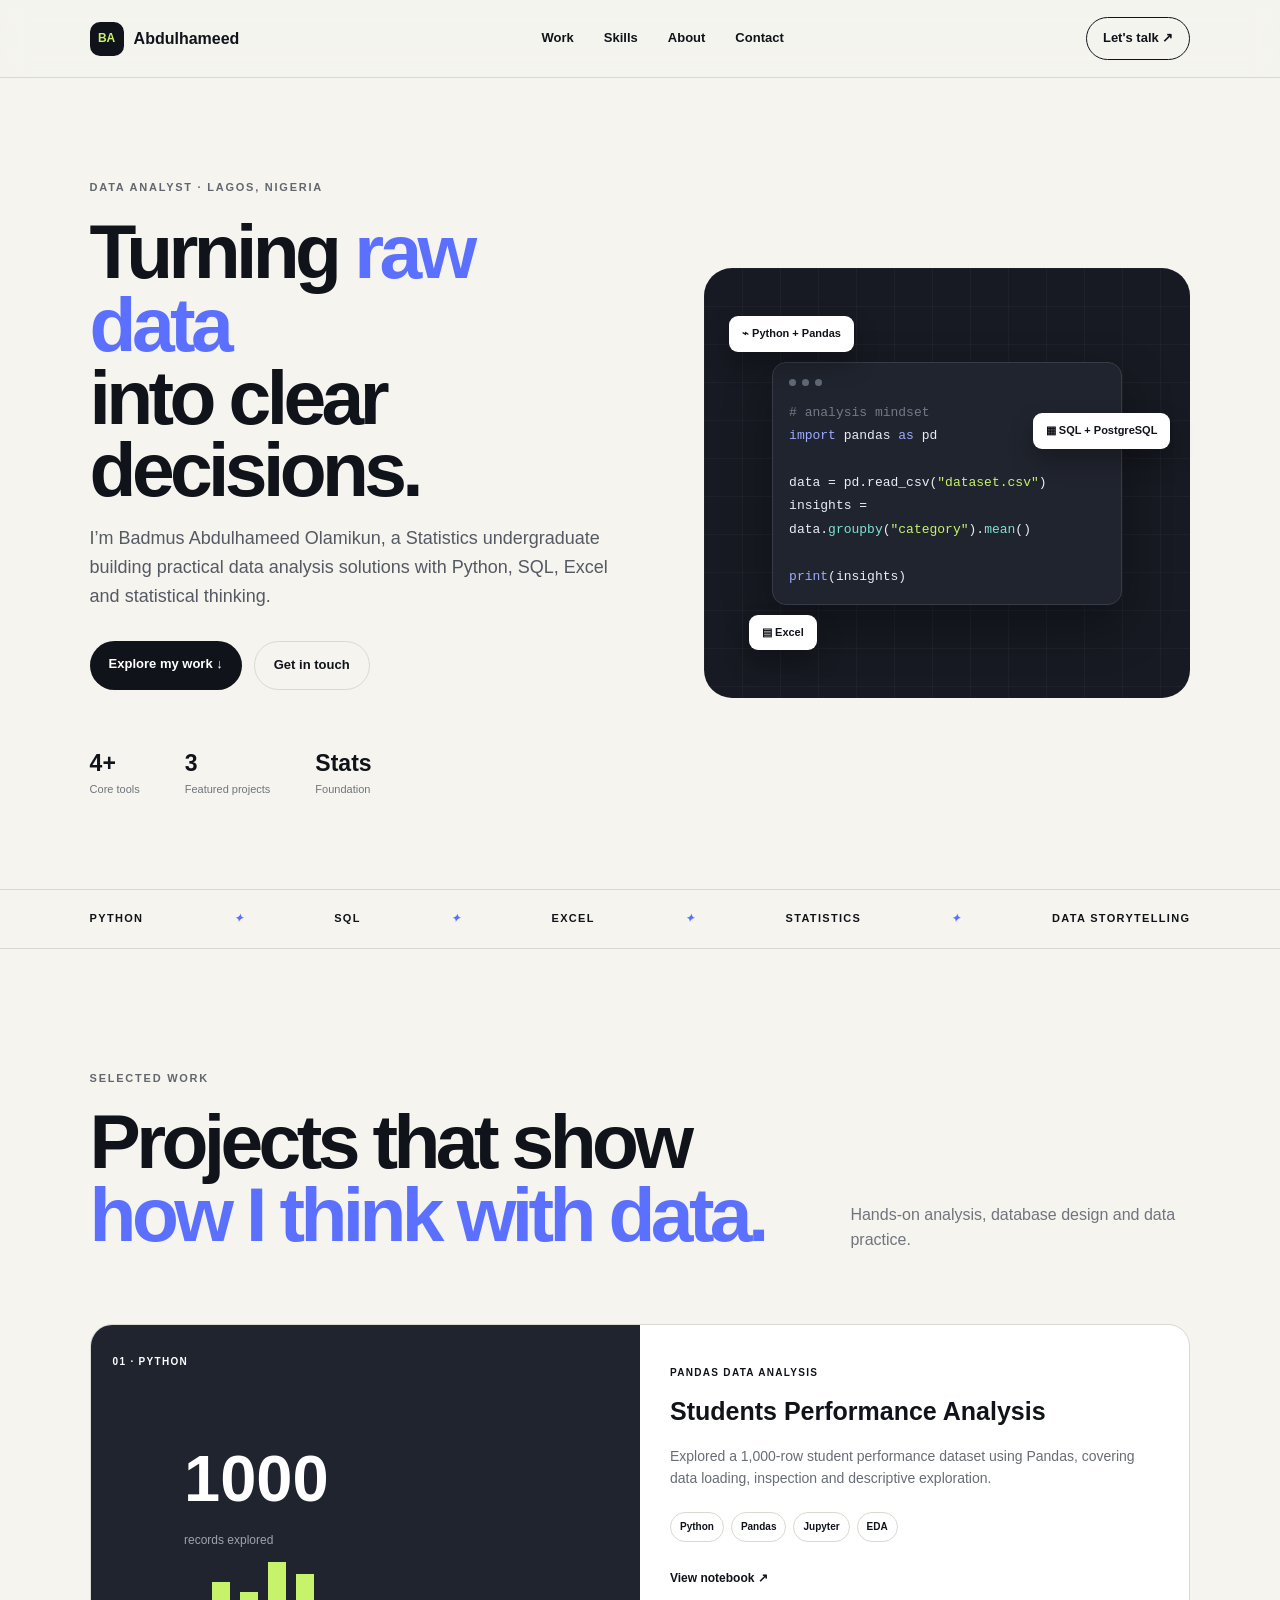
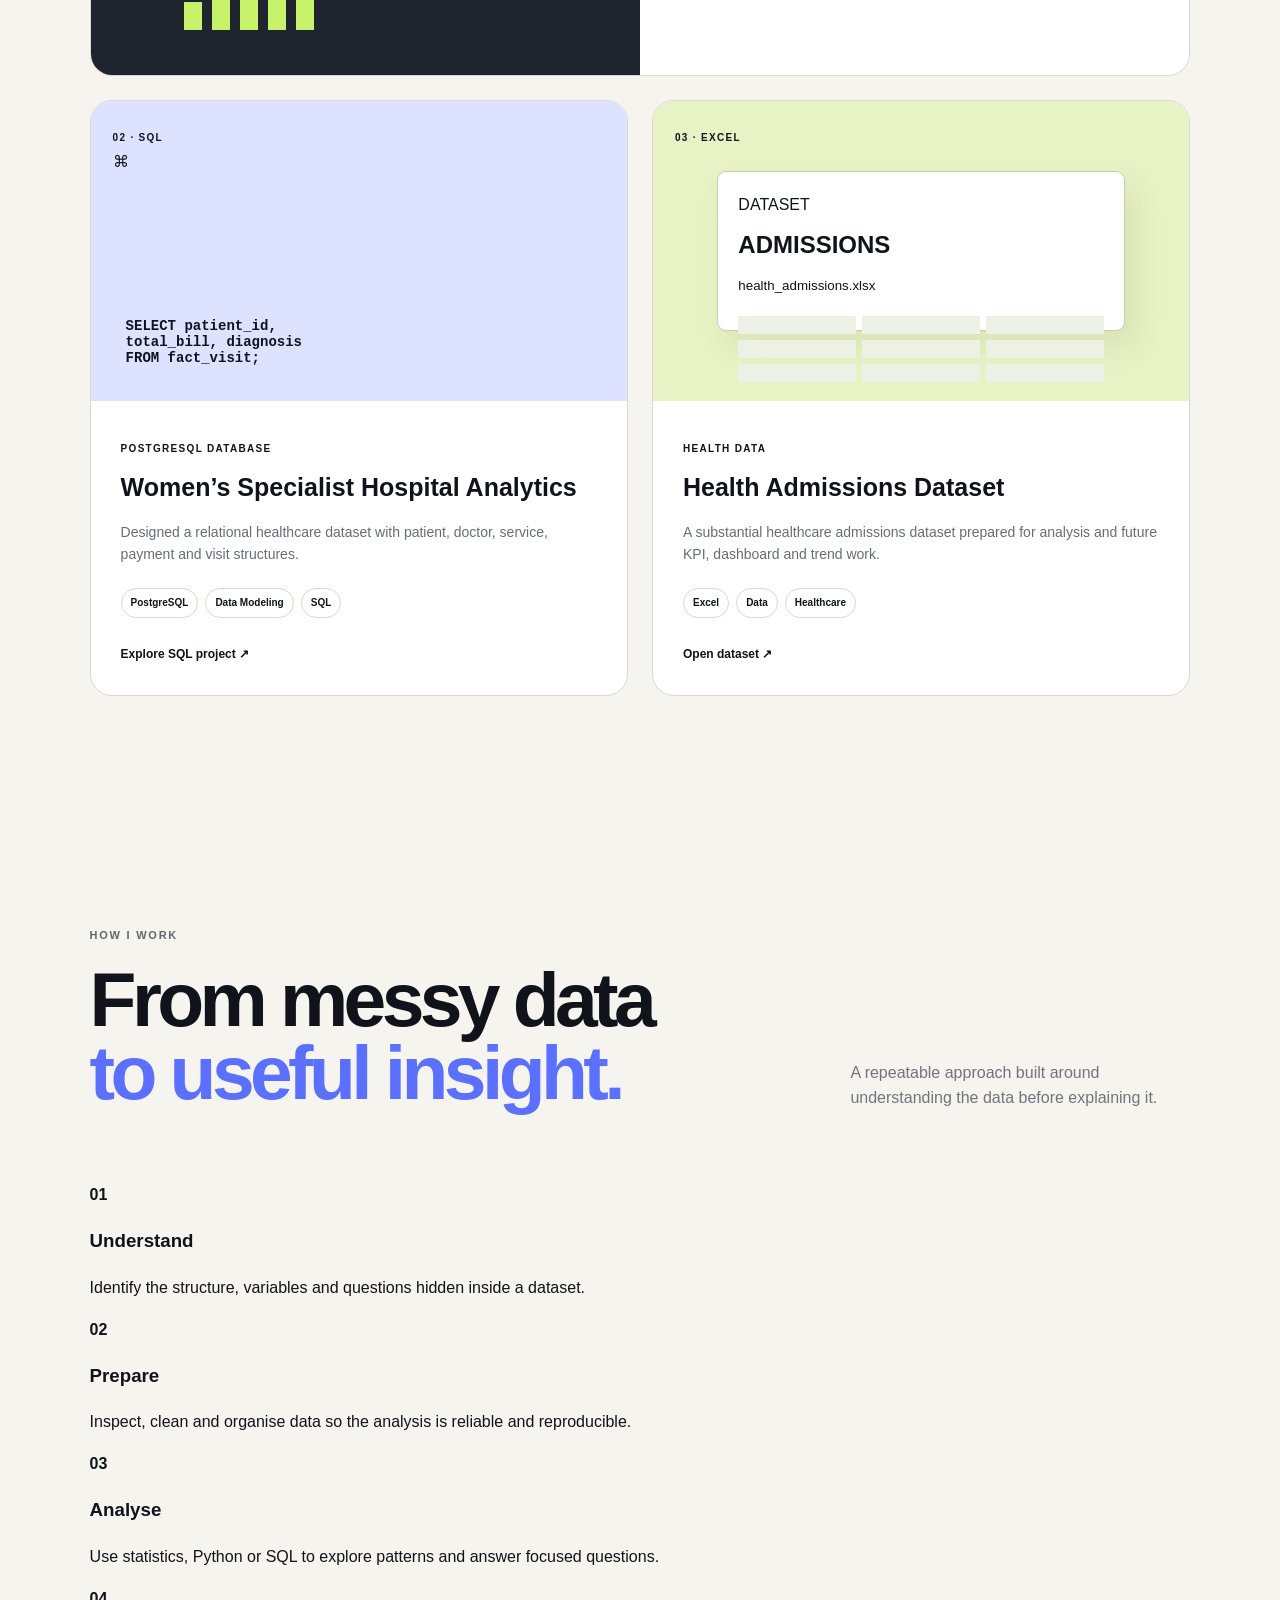
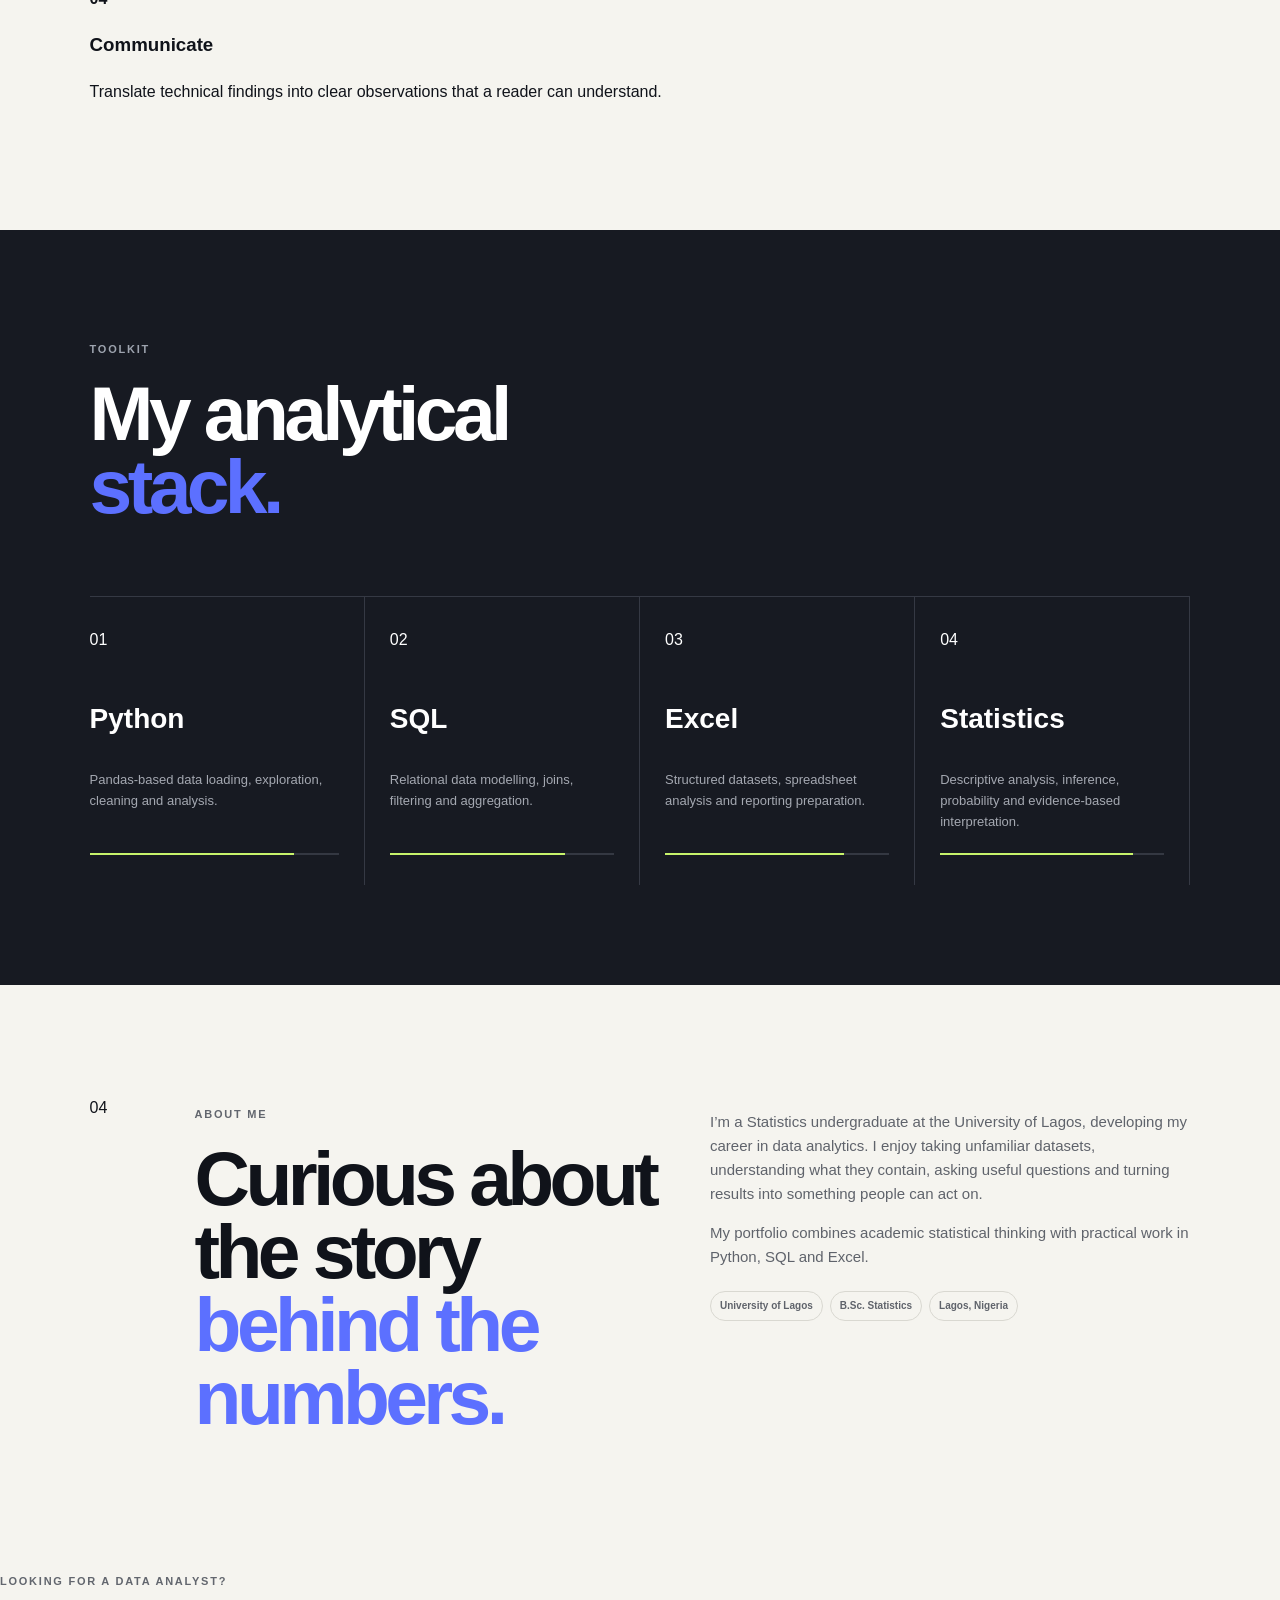
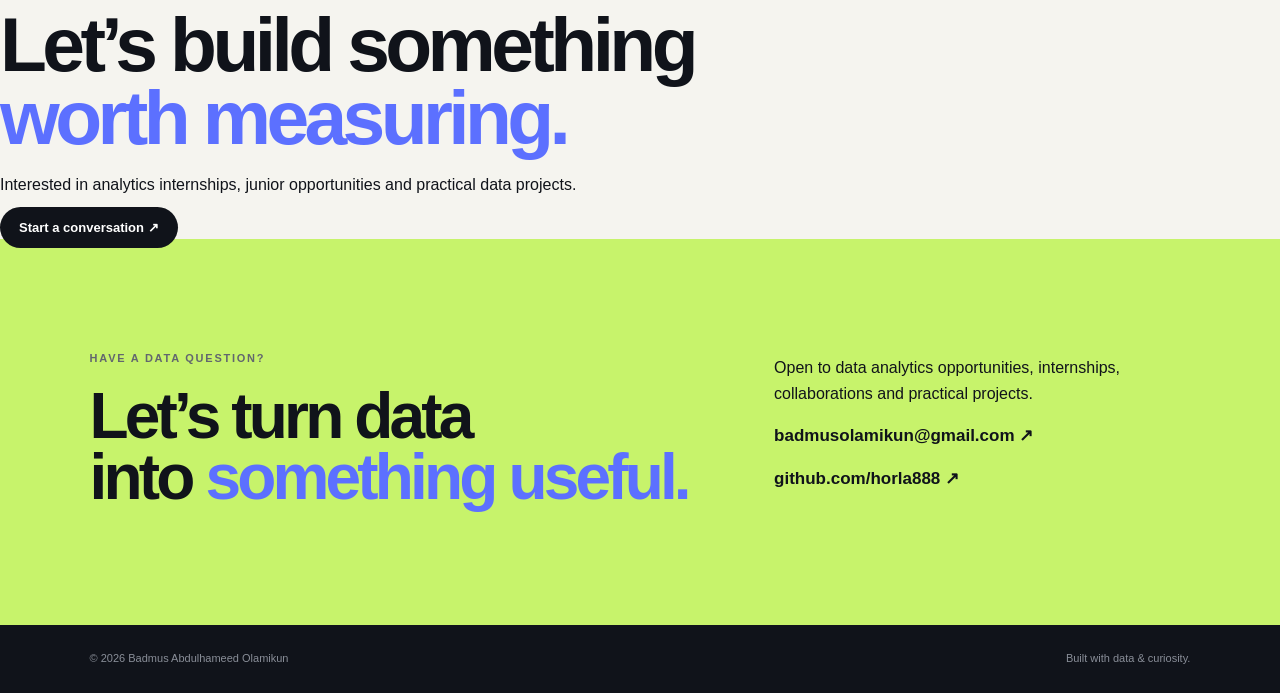
==== index.html @ b183d76e "Add process and recruiter CTA sections" ====
<!doctype html><html lang="en"><head><meta charset="utf-8"><meta name="viewport" content="width=device-width,initial-scale=1"><meta name="description" content="Badmus Abdulhameed Olamikun — Data Analyst portfolio."><title>Badmus Abdulhameed Olamikun | Data Analyst</title><link rel="stylesheet" href="styles.css"></head><body><header class="nav"><a class="brand" href="#top"><span>BA</span><strong>Abdulhameed</strong></a><nav><a href="#work">Work</a><a href="#skills">Skills</a><a href="#about">About</a><a href="#contact">Contact</a></nav><a class="nav-cta" href="mailto:badmusolamikun@gmail.com">Let's talk ↗</a></header><main id="top"><section class="hero"><div><p class="eyebrow">DATA ANALYST · LAGOS, NIGERIA</p><h1>Turning <em>raw data</em><br>into clear decisions.</h1><p class="lead">I’m Badmus Abdulhameed Olamikun, a Statistics undergraduate building practical data analysis solutions with Python, SQL, Excel and statistical thinking.</p><div class="actions"><a class="button primary" href="#work">Explore my work ↓</a><a class="button ghost" href="mailto:badmusolamikun@gmail.com">Get in touch</a></div><div class="quick-stats"><div><b>4+</b><span>Core tools</span></div><div><b>3</b><span>Featured projects</span></div><div><b>Stats</b><span>Foundation</span></div></div></div><div class="hero-card"><div class="code-window"><div class="dots"><i></i><i></i><i></i></div><pre><span class="muted"># analysis mindset</span>
<span class="key">import</span> pandas <span class="key">as</span> pd

data = pd.read_csv(<span class="str">"dataset.csv"</span>)
insights = data.<span class="fn">groupby</span>(<span class="str">"category"</span>).<span class="fn">mean</span>()

<span class="key">print</span>(insights)</pre></div><div class="floating-chip chip-one">⌁ Python + Pandas</div><div class="floating-chip chip-two">▦ SQL + PostgreSQL</div><div class="floating-chip chip-three">▤ Excel</div></div></section><section class="marquee"><span>PYTHON</span><i>✦</i><span>SQL</span><i>✦</i><span>EXCEL</span><i>✦</i><span>STATISTICS</span><i>✦</i><span>DATA STORYTELLING</span></section><section id="work" class="section"><div class="section-head"><div><p class="eyebrow">SELECTED WORK</p><h2>Projects that show<br><span>how I think with data.</span></h2></div><p class="section-note">Hands-on analysis, database design and data practice.</p></div><div class="projects"><article class="project project-featured"><div class="project-visual python"><span class="visual-label">01 · PYTHON</span><div class="mini-chart"><b>1000</b><span>records explored</span><div class="bars"><i></i><i></i><i></i><i></i><i></i></div></div></div><div class="project-body"><p class="tag">PANDAS DATA ANALYSIS</p><h3>Students Performance Analysis</h3><p>Explored a 1,000-row student performance dataset using Pandas, covering data loading, inspection and descriptive exploration.</p><div class="tech"><span>Python</span><span>Pandas</span><span>Jupyter</span><span>EDA</span></div><a class="project-link" href="BadmusAbdulhameed%20pandas%20data%20analysis%20assessment.ipynb">View notebook ↗</a></div></article><article class="project"><div class="project-visual sql"><span class="visual-label">02 · SQL</span><div class="db-icon">⌘</div><div class="sql-lines"><span>SELECT patient_id,</span><span>total_bill, diagnosis</span><span>FROM fact_visit;</span></div></div><div class="project-body"><p class="tag">POSTGRESQL DATABASE</p><h3>Women’s Specialist Hospital Analytics</h3><p>Designed a relational healthcare dataset with patient, doctor, service, payment and visit structures.</p><div class="tech"><span>PostgreSQL</span><span>Data Modeling</span><span>SQL</span></div><a class="project-link" href="HospitalDatabase_postgresql.sql">Explore SQL project ↗</a></div></article><article class="project"><div class="project-visual excel"><span class="visual-label">03 · EXCEL</span><div class="sheet"><span>DATASET</span><b>ADMISSIONS</b><small>health_admissions.xlsx</small><div class="sheet-grid"><i></i><i></i><i></i><i></i><i></i><i></i><i></i><i></i><i></i></div></div></div><div class="project-body"><p class="tag">HEALTH DATA</p><h3>Health Admissions Dataset</h3><p>A substantial healthcare admissions dataset prepared for analysis and future KPI, dashboard and trend work.</p><div class="tech"><span>Excel</span><span>Data</span><span>Healthcare</span></div><a class="project-link" href="health_admissions.xlsx">Open dataset ↗</a></div></article></div></section><section class="process section"><div class="section-head"><div><p class="eyebrow">HOW I WORK</p><h2>From messy data<br><span>to useful insight.</span></h2></div><p class="section-note">A repeatable approach built around understanding the data before explaining it.</p></div><div class="process-grid"><div><b>01</b><h3>Understand</h3><p>Identify the structure, variables and questions hidden inside a dataset.</p></div><div><b>02</b><h3>Prepare</h3><p>Inspect, clean and organise data so the analysis is reliable and reproducible.</p></div><div><b>03</b><h3>Analyse</h3><p>Use statistics, Python or SQL to explore patterns and answer focused questions.</p></div><div><b>04</b><h3>Communicate</h3><p>Translate technical findings into clear observations that a reader can understand.</p></div></div></section><section id="skills" class="skills-section"><div class="section-head"><div><p class="eyebrow">TOOLKIT</p><h2>My analytical<br><span>stack.</span></h2></div></div><div class="skill-grid"><div class="skill"><div class="skill-no">01</div><h3>Python</h3><p>Pandas-based data loading, exploration, cleaning and analysis.</p><div class="skill-bar"><span style="width:82%"></span></div></div><div class="skill"><div class="skill-no">02</div><h3>SQL</h3><p>Relational data modelling, joins, filtering and aggregation.</p><div class="skill-bar"><span style="width:78%"></span></div></div><div class="skill"><div class="skill-no">03</div><h3>Excel</h3><p>Structured datasets, spreadsheet analysis and reporting preparation.</p><div class="skill-bar"><span style="width:80%"></span></div></div><div class="skill"><div class="skill-no">04</div><h3>Statistics</h3><p>Descriptive analysis, inference, probability and evidence-based interpretation.</p><div class="skill-bar"><span style="width:86%"></span></div></div></div></section><section id="about" class="about section"><div class="about-number">04</div><div><p class="eyebrow">ABOUT ME</p><h2>Curious about the story<br><span>behind the numbers.</span></h2></div><div class="about-copy"><p>I’m a Statistics undergraduate at the University of Lagos, developing my career in data analytics. I enjoy taking unfamiliar datasets, understanding what they contain, asking useful questions and turning results into something people can act on.</p><p>My portfolio combines academic statistical thinking with practical work in Python, SQL and Excel.</p><div class="about-pills"><span>University of Lagos</span><span>B.Sc. Statistics</span><span>Lagos, Nigeria</span></div></div></section><section class="cta-strip"><div><p class="eyebrow">LOOKING FOR A DATA ANALYST?</p><h2>Let’s build something<br><span>worth measuring.</span></h2></div><div><p>Interested in analytics internships, junior opportunities and practical data projects.</p><a class="button primary" href="mailto:badmusolamikun@gmail.com">Start a conversation ↗</a></div></section><section id="contact" class="contact"><div><p class="eyebrow">HAVE A DATA QUESTION?</p><h2>Let’s turn data<br>into <em>something useful.</em></h2></div><div class="contact-right"><p>Open to data analytics opportunities, internships, collaborations and practical projects.</p><a class="email-link" href="mailto:badmusolamikun@gmail.com">badmusolamikun@gmail.com ↗</a><a class="github-link" href="https://github.com/horla888">github.com/horla888 ↗</a></div></section></main><footer><span>© 2026 Badmus Abdulhameed Olamikun</span><span>Built with data & curiosity.</span></footer><script src="script.js"></script></body></html>
---- styles.css ----
body{margin:0;background:#f5f4ef;color:#10131a;font-family:Arial,sans-serif;line-height:1.6}*{box-sizing:border-box}html{scroll-behavior:smooth}.nav{height:78px;display:flex;align-items:center;justify-content:space-between;padding:0 7vw;border-bottom:1px solid #d9d8d1;position:sticky;top:0;background:#f5f4efe8;backdrop-filter:blur(14px);z-index:10}.brand{display:flex;gap:10px;align-items:center;color:inherit;text-decoration:none;font-weight:700}.brand span{display:grid;place-items:center;width:34px;height:34px;border-radius:10px;background:#10131a;color:#c7f36b;font-size:12px}.nav nav{display:flex;gap:30px}.nav nav a,.nav-cta{color:inherit;text-decoration:none;font-size:13px;font-weight:700}.nav-cta{padding:10px 16px;border:1px solid;border-radius:99px}.hero{min-height:680px;padding:90px 7vw;display:grid;grid-template-columns:1.05fr .95fr;gap:6vw;align-items:center}.eyebrow{font-weight:700;font-size:11px;letter-spacing:.16em;color:#62666e}.hero h1,h2{font-size:clamp(48px,6vw,84px);line-height:.95;letter-spacing:-.06em;margin:18px 0}.hero em,h2 span,.contact em{color:#5c70ff;font-style:normal}.lead{max-width:620px;font-size:18px;color:#555963}.actions{display:flex;gap:12px;margin-top:30px}.button{padding:13px 19px;border-radius:99px;text-decoration:none;font-weight:700;font-size:13px}.primary{background:#10131a;color:white}.ghost{border:1px solid #d9d8d1;color:#10131a}.quick-stats{display:flex;gap:45px;margin-top:55px}.quick-stats div{display:flex;flex-direction:column}.quick-stats b{font-size:23px}.quick-stats span{font-size:11px;color:#70747d}.hero-card{min-height:430px;background:#171a22;border-radius:28px;display:grid;place-items:center;position:relative;background-image:linear-gradient(#ffffff08 1px,transparent 1px),linear-gradient(90deg,#ffffff08 1px,transparent 1px);background-size:38px 38px}.code-window{width:72%;background:#20242e;border:1px solid #373c48;border-radius:14px;padding:16px;color:#e9edf5;box-shadow:0 20px 50px #0005}.dots{display:flex;gap:6px;margin-bottom:15px}.dots i{width:7px;height:7px;border-radius:50%;background:#626875}.code-window pre{font:13px/1.8 monospace;margin:0;white-space:pre-wrap}.muted{color:#727987}.key{color:#9eabff}.str{color:#c7f36b}.fn{color:#7fe1d5}.floating-chip{position:absolute;background:#fff;padding:9px 13px;border-radius:9px;font-size:11px;font-weight:700;box-shadow:0 12px 25px #0004}.chip-one{top:48px;left:25px}.chip-two{right:20px;top:145px}.chip-three{bottom:48px;left:45px}.marquee{padding:20px 7vw;border-block:1px solid #d9d8d1;display:flex;justify-content:space-between;font-size:11px;font-weight:700;letter-spacing:.12em}.marquee i{color:#5c70ff}.section{padding:110px 7vw}.section-head{display:flex;justify-content:space-between;align-items:end;gap:40px;margin-bottom:55px}.section-note{max-width:340px;color:#70747d}.projects{display:grid;grid-template-columns:repeat(2,1fr);gap:24px}.project{background:white;border:1px solid #d9d8d1;border-radius:22px;overflow:hidden}.project-featured{grid-column:span 2;display:grid;grid-template-columns:1fr 1fr}.project-visual{height:300px;padding:22px;position:relative;overflow:hidden}.project-featured .project-visual{height:auto;min-height:350px}.python{background:#20242e;color:white}.sql{background:#dce2ff}.excel{background:#e7f3c5}.visual-label,.tag{font-size:10px;font-weight:700;letter-spacing:.13em}.mini-chart{position:absolute;left:17%;bottom:45px}.mini-chart b{font-size:65px}.mini-chart span{display:block;color:#9da3af;font-size:12px}.bars{height:80px;display:flex;gap:10px;align-items:end}.bars i{display:block;width:18px;background:#c7f36b}.bars i:nth-child(1){height:35%}.bars i:nth-child(2){height:60%}.bars i:nth-child(3){height:48%}.bars i:nth-child(4){height:85%}.bars i:nth-child(5){height:70%}.sql-lines{position:absolute;left:35px;bottom:35px;font:600 14px monospace;display:flex;flex-direction:column}.sheet{background:white;border:1px solid #c7cbb8;border-radius:9px;padding:20px;position:absolute;inset:70px 12%;box-shadow:10px 15px 30px #52631c1c}.sheet b{display:block;font-size:24px;margin:8px 0}.sheet-grid{display:grid;grid-template-columns:repeat(3,1fr);gap:6px;margin-top:18px}.sheet-grid i{height:18px;background:#edf0e4}.project-body{padding:30px}.project h3{font-size:25px;margin:10px 0}.project p:not(.tag){color:#686c74;font-size:14px}.tech,.about-pills{display:flex;flex-wrap:wrap;gap:7px;margin:22px 0}.tech span,.about-pills span{font-size:10px;font-weight:700;border:1px solid #d9d8d1;padding:6px 9px;border-radius:99px}.project-link,.email-link,.github-link{font-size:12px;font-weight:700;color:inherit;text-decoration:none}.skills-section{padding:100px 7vw;background:#171a22;color:white}.skills-section .eyebrow{color:#9da3ae}.skill-grid{display:grid;grid-template-columns:repeat(4,1fr);border-top:1px solid #353944;margin-top:55px}.skill{padding:30px 25px;border-right:1px solid #353944}.skill:first-child{padding-left:0}.skill h3{font-size:28px;margin-top:45px}.skill p{color:#a4a8b1;font-size:13px;min-height:70px}.skill-bar{height:2px;background:#343842}.skill-bar span{display:block;height:100%;background:#c7f36b}.about{display:grid;grid-template-columns:70px 1fr 1fr;gap:35px}.about-copy{color:#5f636b;font-size:15px}.contact{background:#c7f36b;padding:100px 7vw;display:grid;grid-template-columns:1.2fr .8fr;gap:60px}.contact h2{font-size:clamp(45px,5vw,70px)}.email-link,.github-link{display:block;font-size:17px;margin:15px 0}footer{display:flex;justify-content:space-between;padding:25px 7vw;background:#10131a;color:#898e98;font-size:11px}@media(max-width:850px){.nav nav{display:none}.hero,.contact,.about{grid-template-columns:1fr}.projects{grid-template-columns:1fr}.project-featured{grid-column:auto;display:flex}.skill-grid{grid-template-columns:1fr 1fr}.skill{border-bottom:1px solid #353944}.section-head{align-items:start;flex-direction:column}}@media(max-width:520px){.nav{padding:0 5vw}.nav-cta{display:none}.hero,.section,.skills-section,.contact{padding-left:5vw;padding-right:5vw}.hero h1{font-size:49px}.quick-stats{gap:20px}.skill-grid{grid-template-columns:1fr}.skill{padding-left:0;border-right:0}footer{padding:22px 5vw;flex-direction:column;gap:7px}}
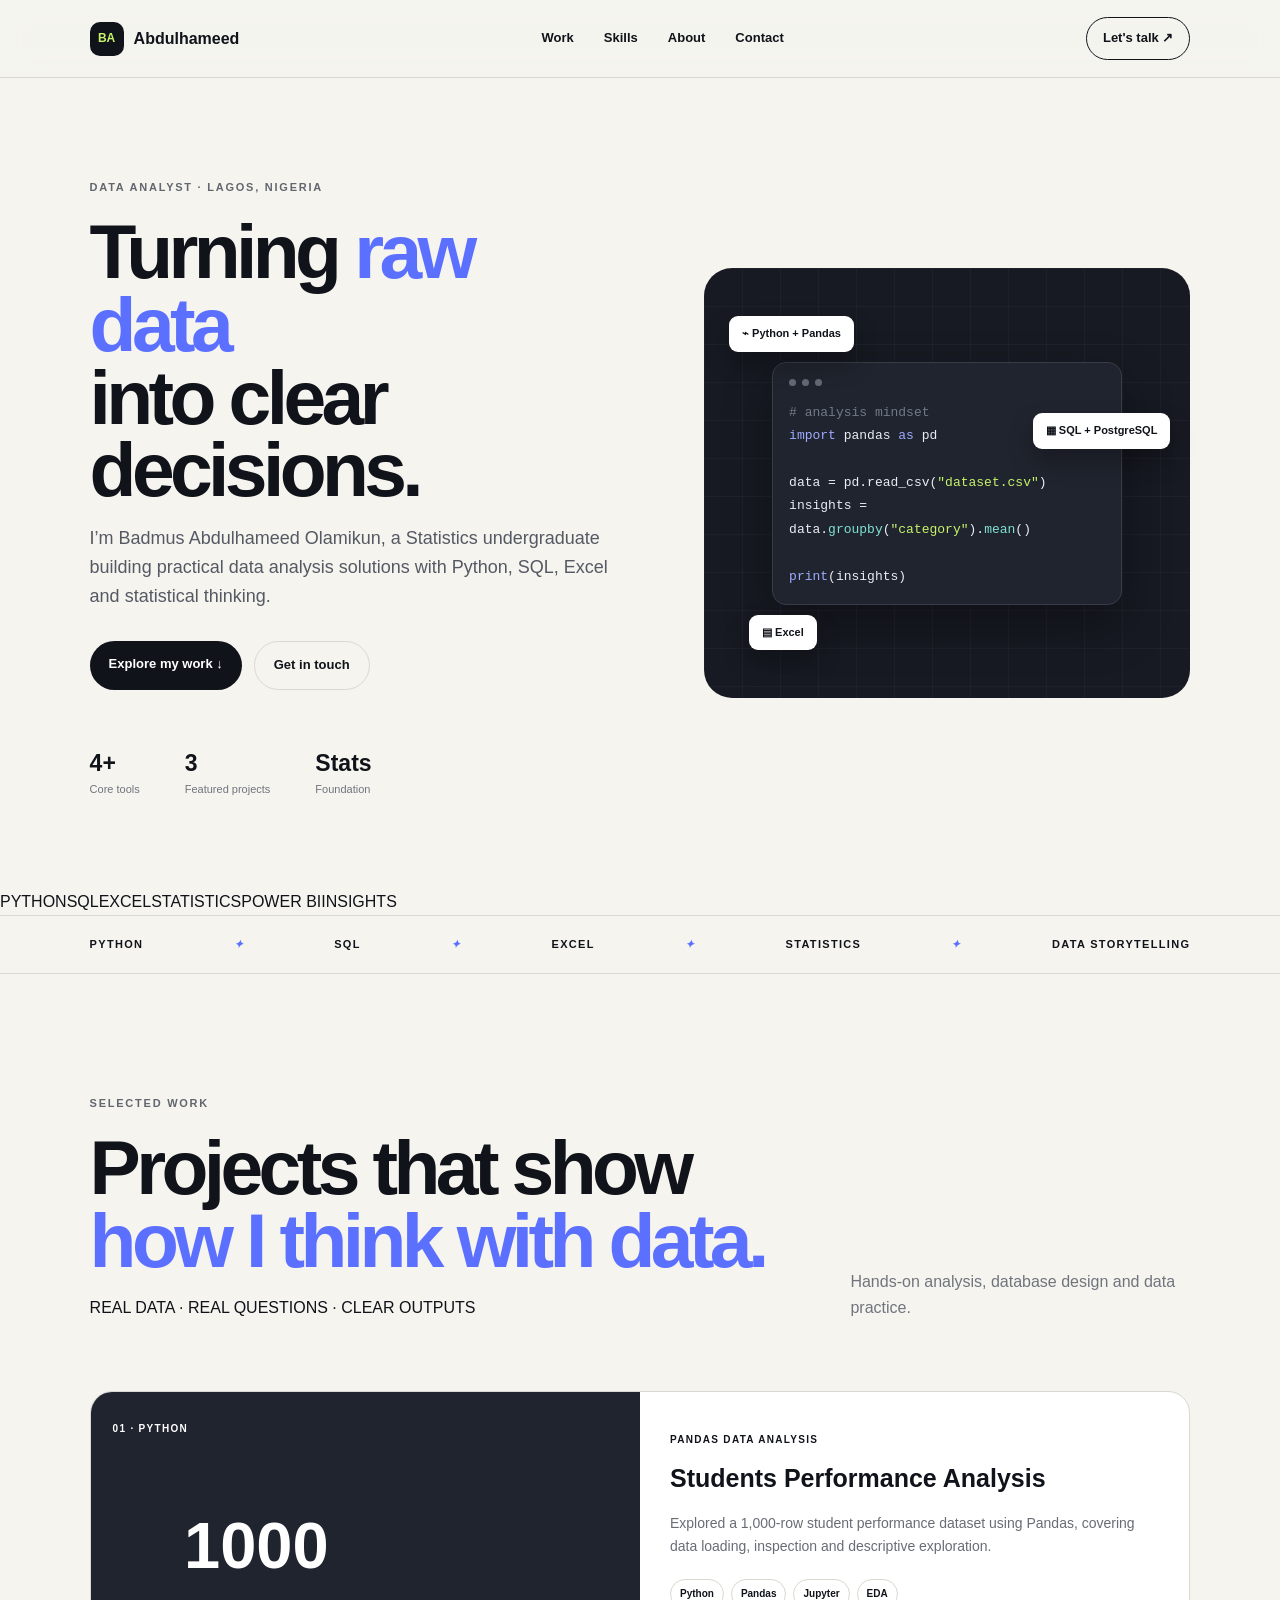
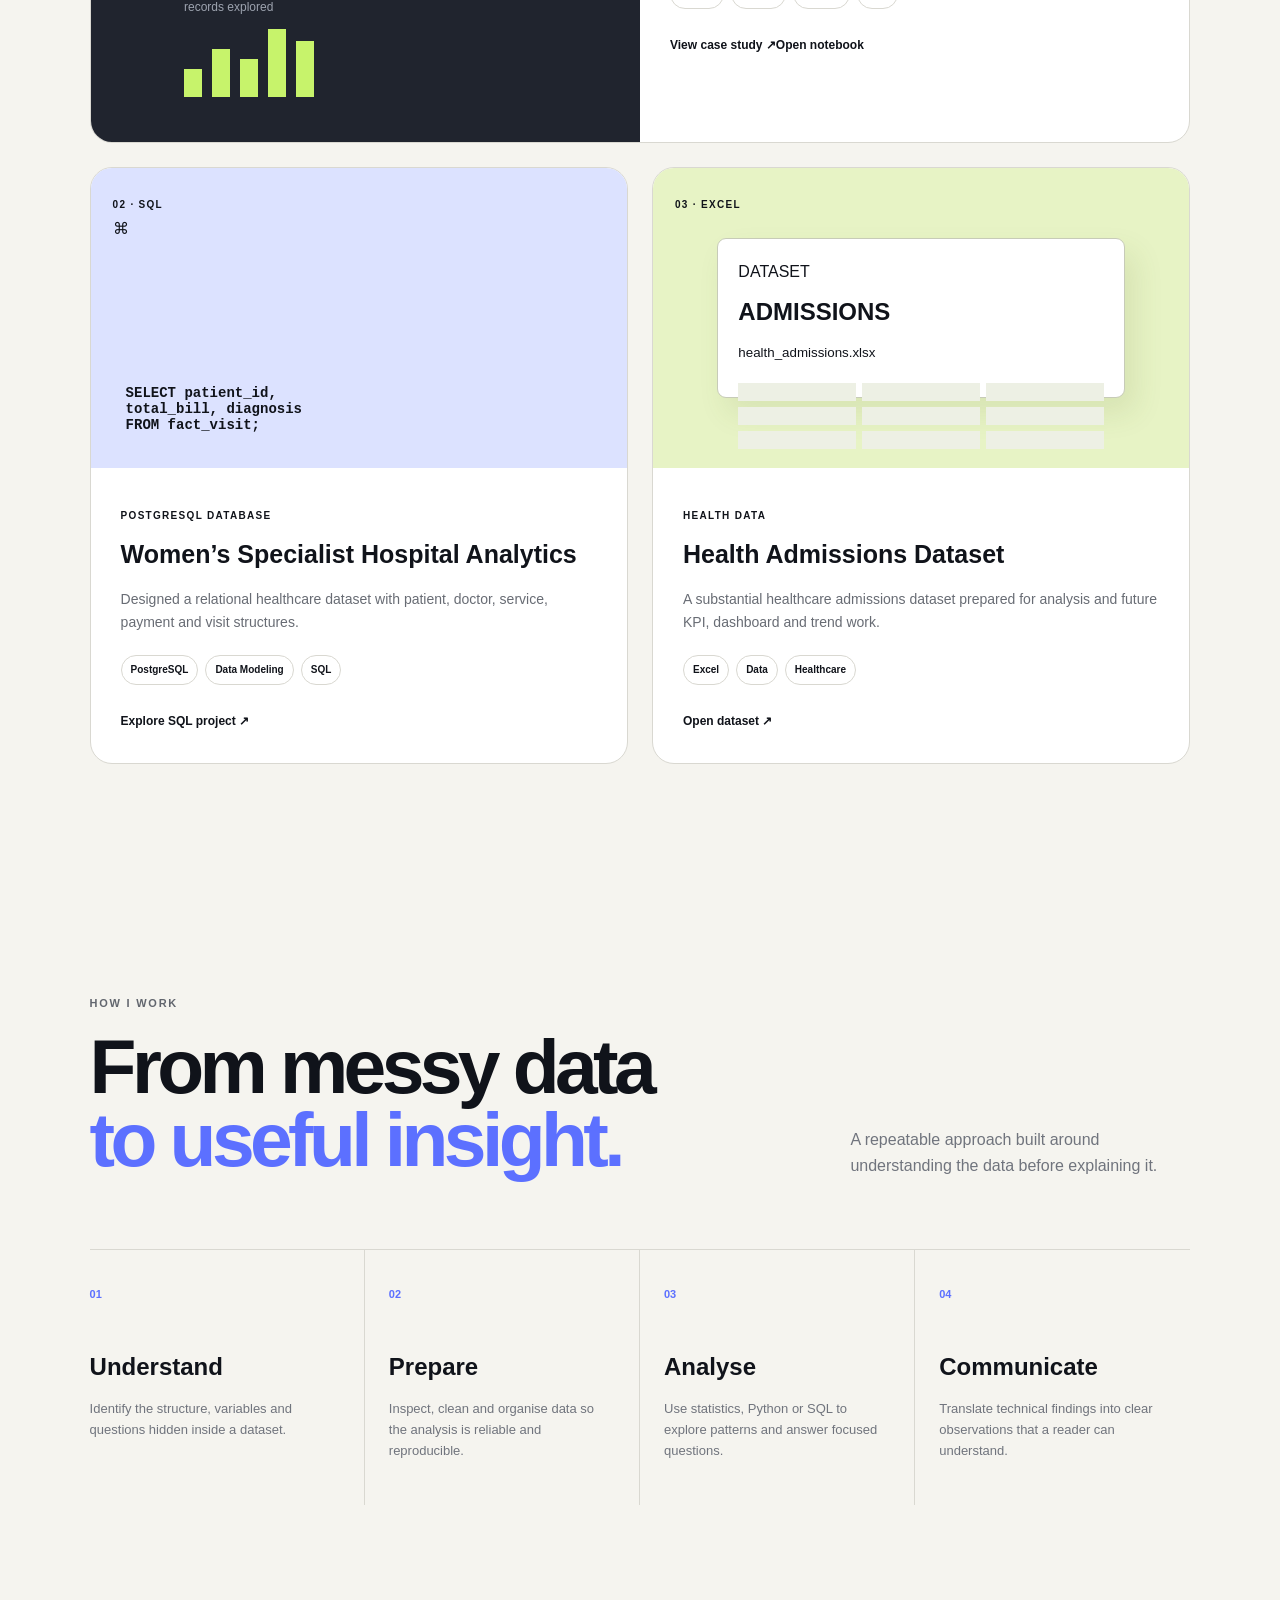
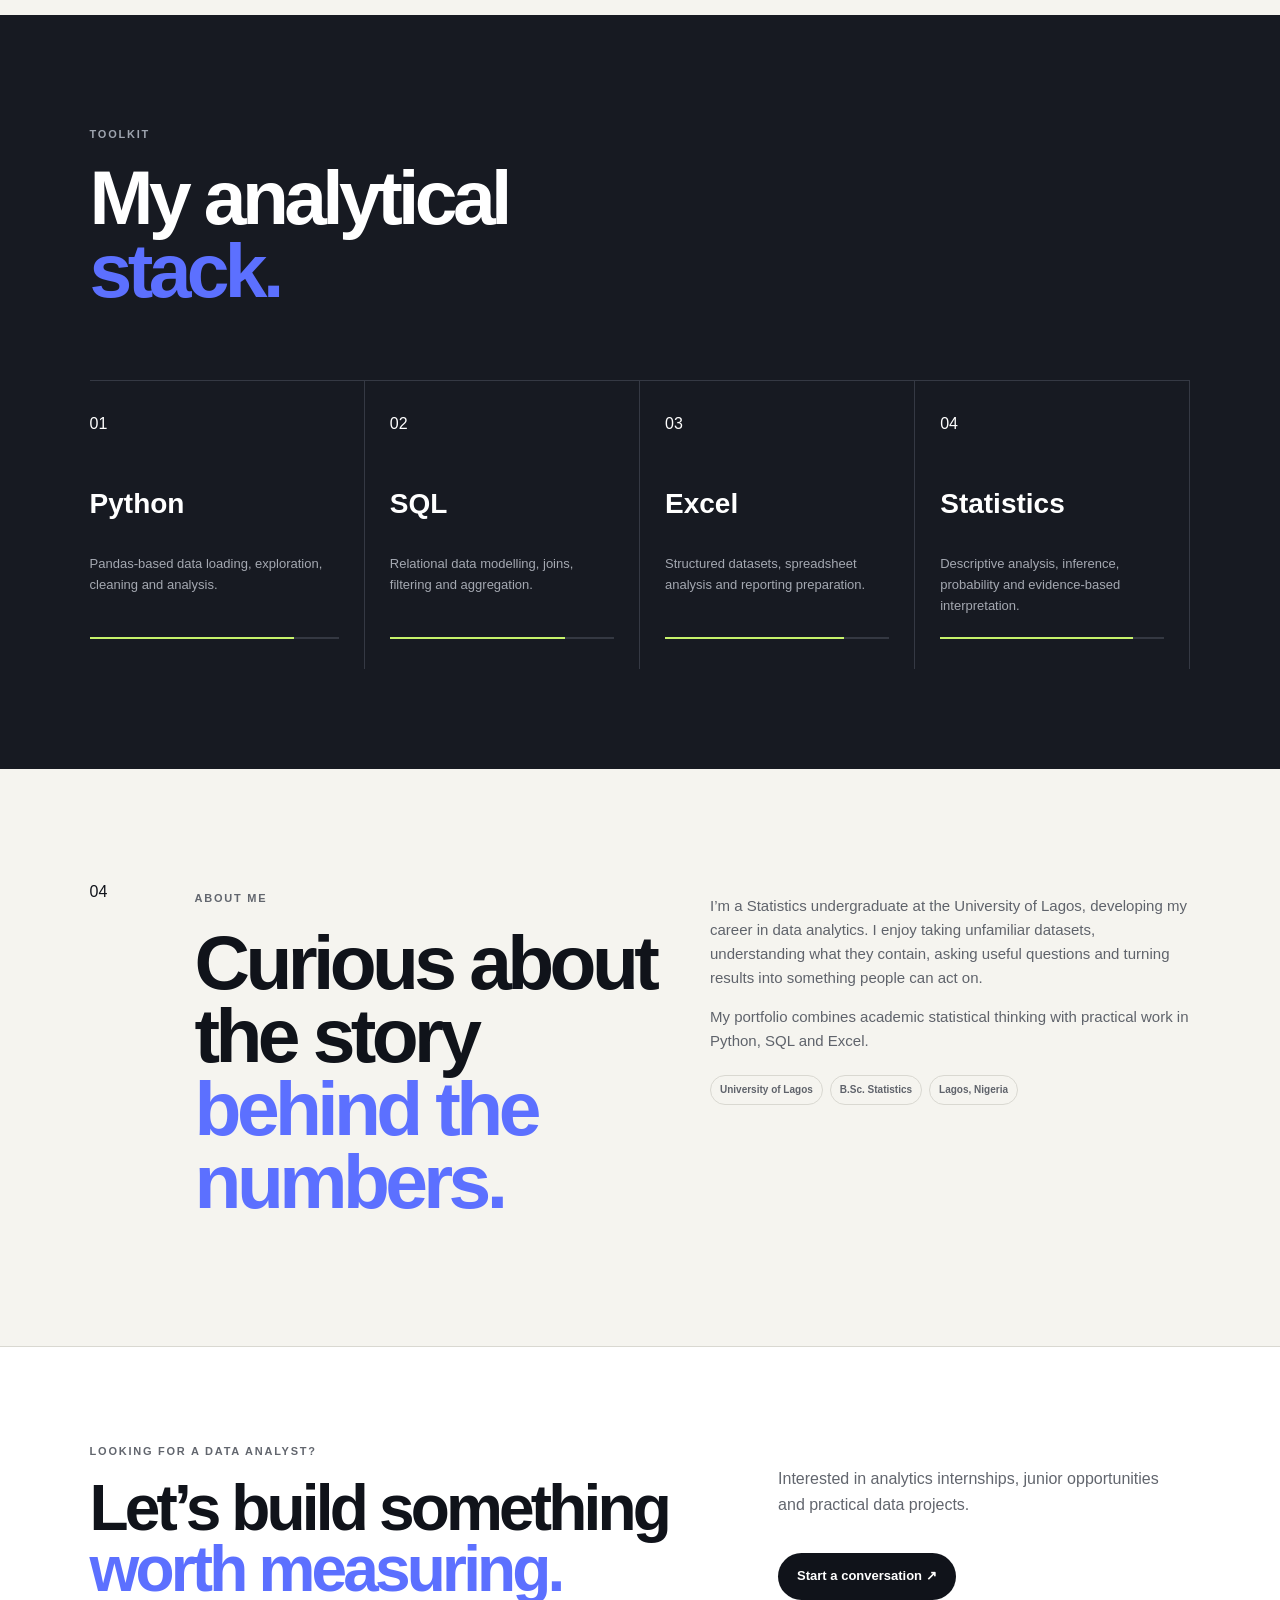
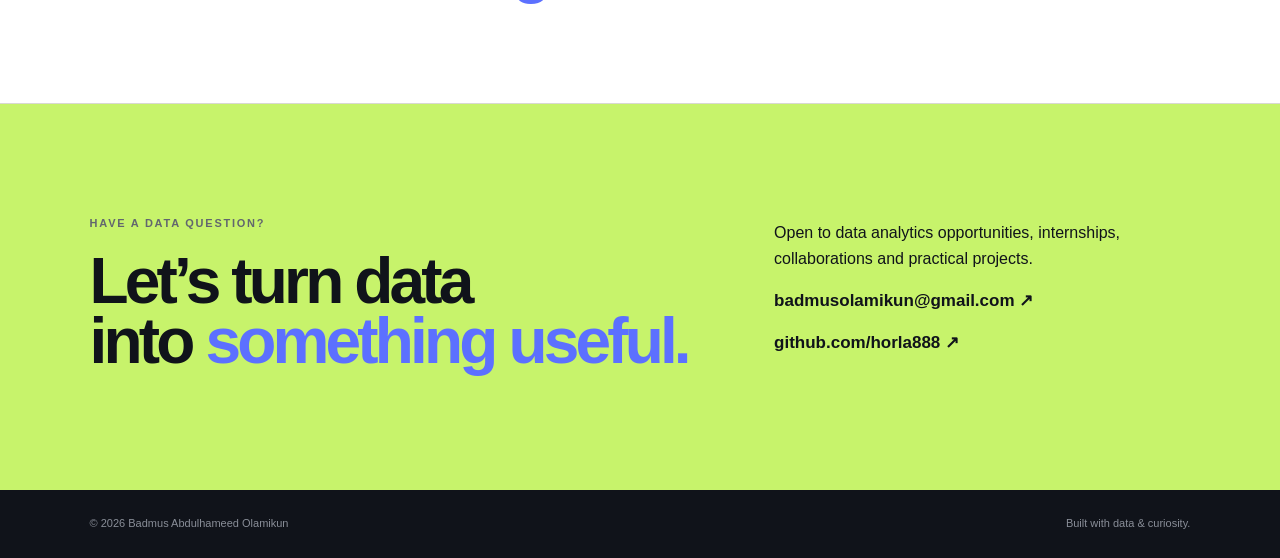
==== commit de8ec058: "Upgrade portfolio visuals and add case study link" ====
--- a/index.html
+++ b/index.html
@@ -4,4 +4,4 @@
 data = pd.read_csv(<span class="str">"dataset.csv"</span>)
 insights = data.<span class="fn">groupby</span>(<span class="str">"category"</span>).<span class="fn">mean</span>()
 
-<span class="key">print</span>(insights)</pre></div><div class="floating-chip chip-one">⌁ Python + Pandas</div><div class="floating-chip chip-two">▦ SQL + PostgreSQL</div><div class="floating-chip chip-three">▤ Excel</div></div></section><section class="marquee"><span>PYTHON</span><i>✦</i><span>SQL</span><i>✦</i><span>EXCEL</span><i>✦</i><span>STATISTICS</span><i>✦</i><span>DATA STORYTELLING</span></section><section id="work" class="section"><div class="section-head"><div><p class="eyebrow">SELECTED WORK</p><h2>Projects that show<br><span>how I think with data.</span></h2></div><p class="section-note">Hands-on analysis, database design and data practice.</p></div><div class="projects"><article class="project project-featured"><div class="project-visual python"><span class="visual-label">01 · PYTHON</span><div class="mini-chart"><b>1000</b><span>records explored</span><div class="bars"><i></i><i></i><i></i><i></i><i></i></div></div></div><div class="project-body"><p class="tag">PANDAS DATA ANALYSIS</p><h3>Students Performance Analysis</h3><p>Explored a 1,000-row student performance dataset using Pandas, covering data loading, inspection and descriptive exploration.</p><div class="tech"><span>Python</span><span>Pandas</span><span>Jupyter</span><span>EDA</span></div><a class="project-link" href="BadmusAbdulhameed%20pandas%20data%20analysis%20assessment.ipynb">View notebook ↗</a></div></article><article class="project"><div class="project-visual sql"><span class="visual-label">02 · SQL</span><div class="db-icon">⌘</div><div class="sql-lines"><span>SELECT patient_id,</span><span>total_bill, diagnosis</span><span>FROM fact_visit;</span></div></div><div class="project-body"><p class="tag">POSTGRESQL DATABASE</p><h3>Women’s Specialist Hospital Analytics</h3><p>Designed a relational healthcare dataset with patient, doctor, service, payment and visit structures.</p><div class="tech"><span>PostgreSQL</span><span>Data Modeling</span><span>SQL</span></div><a class="project-link" href="HospitalDatabase_postgresql.sql">Explore SQL project ↗</a></div></article><article class="project"><div class="project-visual excel"><span class="visual-label">03 · EXCEL</span><div class="sheet"><span>DATASET</span><b>ADMISSIONS</b><small>health_admissions.xlsx</small><div class="sheet-grid"><i></i><i></i><i></i><i></i><i></i><i></i><i></i><i></i><i></i></div></div></div><div class="project-body"><p class="tag">HEALTH DATA</p><h3>Health Admissions Dataset</h3><p>A substantial healthcare admissions dataset prepared for analysis and future KPI, dashboard and trend work.</p><div class="tech"><span>Excel</span><span>Data</span><span>Healthcare</span></div><a class="project-link" href="health_admissions.xlsx">Open dataset ↗</a></div></article></div></section><section class="process section"><div class="section-head"><div><p class="eyebrow">HOW I WORK</p><h2>From messy data<br><span>to useful insight.</span></h2></div><p class="section-note">A repeatable approach built around understanding the data before explaining it.</p></div><div class="process-grid"><div><b>01</b><h3>Understand</h3><p>Identify the structure, variables and questions hidden inside a dataset.</p></div><div><b>02</b><h3>Prepare</h3><p>Inspect, clean and organise data so the analysis is reliable and reproducible.</p></div><div><b>03</b><h3>Analyse</h3><p>Use statistics, Python or SQL to explore patterns and answer focused questions.</p></div><div><b>04</b><h3>Communicate</h3><p>Translate technical findings into clear observations that a reader can understand.</p></div></div></section><section id="skills" class="skills-section"><div class="section-head"><div><p class="eyebrow">TOOLKIT</p><h2>My analytical<br><span>stack.</span></h2></div></div><div class="skill-grid"><div class="skill"><div class="skill-no">01</div><h3>Python</h3><p>Pandas-based data loading, exploration, cleaning and analysis.</p><div class="skill-bar"><span style="width:82%"></span></div></div><div class="skill"><div class="skill-no">02</div><h3>SQL</h3><p>Relational data modelling, joins, filtering and aggregation.</p><div class="skill-bar"><span style="width:78%"></span></div></div><div class="skill"><div class="skill-no">03</div><h3>Excel</h3><p>Structured datasets, spreadsheet analysis and reporting preparation.</p><div class="skill-bar"><span style="width:80%"></span></div></div><div class="skill"><div class="skill-no">04</div><h3>Statistics</h3><p>Descriptive analysis, inference, probability and evidence-based interpretation.</p><div class="skill-bar"><span style="width:86%"></span></div></div></div></section><section id="about" class="about section"><div class="about-number">04</div><div><p class="eyebrow">ABOUT ME</p><h2>Curious about the story<br><span>behind the numbers.</span></h2></div><div class="about-copy"><p>I’m a Statistics undergraduate at the University of Lagos, developing my career in data analytics. I enjoy taking unfamiliar datasets, understanding what they contain, asking useful questions and turning results into something people can act on.</p><p>My portfolio combines academic statistical thinking with practical work in Python, SQL and Excel.</p><div class="about-pills"><span>University of Lagos</span><span>B.Sc. Statistics</span><span>Lagos, Nigeria</span></div></div></section><section class="cta-strip"><div><p class="eyebrow">LOOKING FOR A DATA ANALYST?</p><h2>Let’s build something<br><span>worth measuring.</span></h2></div><div><p>Interested in analytics internships, junior opportunities and practical data projects.</p><a class="button primary" href="mailto:badmusolamikun@gmail.com">Start a conversation ↗</a></div></section><section id="contact" class="contact"><div><p class="eyebrow">HAVE A DATA QUESTION?</p><h2>Let’s turn data<br>into <em>something useful.</em></h2></div><div class="contact-right"><p>Open to data analytics opportunities, internships, collaborations and practical projects.</p><a class="email-link" href="mailto:badmusolamikun@gmail.com">badmusolamikun@gmail.com ↗</a><a class="github-link" href="https://github.com/horla888">github.com/horla888 ↗</a></div></section></main><footer><span>© 2026 Badmus Abdulhameed Olamikun</span><span>Built with data & curiosity.</span></footer><script src="script.js"></script></body></html>+<span class="key">print</span>(insights)</pre></div><div class="floating-chip chip-one">⌁ Python + Pandas</div><div class="floating-chip chip-two">▦ SQL + PostgreSQL</div><div class="floating-chip chip-three">▤ Excel</div></div></section><div class="colour-ribbon"><span>PYTHON</span><span>SQL</span><span>EXCEL</span><span>STATISTICS</span><span>POWER BI</span><span>INSIGHTS</span></div><section class="marquee"><span>PYTHON</span><i>✦</i><span>SQL</span><i>✦</i><span>EXCEL</span><i>✦</i><span>STATISTICS</span><i>✦</i><span>DATA STORYTELLING</span></section><section id="work" class="section"><div class="section-head"><div><p class="eyebrow">SELECTED WORK</p><h2>Projects that show<br><span>how I think with data.</span></h2><p class="section-kicker">REAL DATA · REAL QUESTIONS · CLEAR OUTPUTS</p></div><p class="section-note">Hands-on analysis, database design and data practice.</p></div><div class="projects"><article class="project project-featured"><div class="project-visual python"><span class="visual-label">01 · PYTHON</span><div class="mini-chart"><b>1000</b><span>records explored</span><div class="bars"><i></i><i></i><i></i><i></i><i></i></div></div></div><div class="project-body"><p class="tag">PANDAS DATA ANALYSIS</p><h3>Students Performance Analysis</h3><p>Explored a 1,000-row student performance dataset using Pandas, covering data loading, inspection and descriptive exploration.</p><div class="tech"><span>Python</span><span>Pandas</span><span>Jupyter</span><span>EDA</span></div><div class="project-links"><a class="project-link" href="students-performance-case-study.html">View case study ↗</a><a class="project-link secondary-link" href="BadmusAbdulhameed%20pandas%20data%20analysis%20assessment.ipynb">Open notebook</a></div></div></article><article class="project"><div class="project-visual sql"><span class="visual-label">02 · SQL</span><div class="db-icon">⌘</div><div class="sql-lines"><span>SELECT patient_id,</span><span>total_bill, diagnosis</span><span>FROM fact_visit;</span></div></div><div class="project-body"><p class="tag">POSTGRESQL DATABASE</p><h3>Women’s Specialist Hospital Analytics</h3><p>Designed a relational healthcare dataset with patient, doctor, service, payment and visit structures.</p><div class="tech"><span>PostgreSQL</span><span>Data Modeling</span><span>SQL</span></div><a class="project-link" href="HospitalDatabase_postgresql.sql">Explore SQL project ↗</a></div></article><article class="project"><div class="project-visual excel"><span class="visual-label">03 · EXCEL</span><div class="sheet"><span>DATASET</span><b>ADMISSIONS</b><small>health_admissions.xlsx</small><div class="sheet-grid"><i></i><i></i><i></i><i></i><i></i><i></i><i></i><i></i><i></i></div></div></div><div class="project-body"><p class="tag">HEALTH DATA</p><h3>Health Admissions Dataset</h3><p>A substantial healthcare admissions dataset prepared for analysis and future KPI, dashboard and trend work.</p><div class="tech"><span>Excel</span><span>Data</span><span>Healthcare</span></div><a class="project-link" href="health_admissions.xlsx">Open dataset ↗</a></div></article></div></section><section class="process section"><div class="section-head"><div><p class="eyebrow">HOW I WORK</p><h2>From messy data<br><span>to useful insight.</span></h2></div><p class="section-note">A repeatable approach built around understanding the data before explaining it.</p></div><div class="process-grid"><div><b>01</b><h3>Understand</h3><p>Identify the structure, variables and questions hidden inside a dataset.</p></div><div><b>02</b><h3>Prepare</h3><p>Inspect, clean and organise data so the analysis is reliable and reproducible.</p></div><div><b>03</b><h3>Analyse</h3><p>Use statistics, Python or SQL to explore patterns and answer focused questions.</p></div><div><b>04</b><h3>Communicate</h3><p>Translate technical findings into clear observations that a reader can understand.</p></div></div></section><section id="skills" class="skills-section"><div class="section-head"><div><p class="eyebrow">TOOLKIT</p><h2>My analytical<br><span>stack.</span></h2></div></div><div class="skill-grid"><div class="skill"><div class="skill-no">01</div><h3>Python</h3><p>Pandas-based data loading, exploration, cleaning and analysis.</p><div class="skill-bar"><span style="width:82%"></span></div></div><div class="skill"><div class="skill-no">02</div><h3>SQL</h3><p>Relational data modelling, joins, filtering and aggregation.</p><div class="skill-bar"><span style="width:78%"></span></div></div><div class="skill"><div class="skill-no">03</div><h3>Excel</h3><p>Structured datasets, spreadsheet analysis and reporting preparation.</p><div class="skill-bar"><span style="width:80%"></span></div></div><div class="skill"><div class="skill-no">04</div><h3>Statistics</h3><p>Descriptive analysis, inference, probability and evidence-based interpretation.</p><div class="skill-bar"><span style="width:86%"></span></div></div></div></section><section id="about" class="about section"><div class="about-number">04</div><div><p class="eyebrow">ABOUT ME</p><h2>Curious about the story<br><span>behind the numbers.</span></h2></div><div class="about-copy"><p>I’m a Statistics undergraduate at the University of Lagos, developing my career in data analytics. I enjoy taking unfamiliar datasets, understanding what they contain, asking useful questions and turning results into something people can act on.</p><p>My portfolio combines academic statistical thinking with practical work in Python, SQL and Excel.</p><div class="about-pills"><span>University of Lagos</span><span>B.Sc. Statistics</span><span>Lagos, Nigeria</span></div></div></section><section class="cta-strip"><div><p class="eyebrow">LOOKING FOR A DATA ANALYST?</p><h2>Let’s build something<br><span>worth measuring.</span></h2></div><div><p>Interested in analytics internships, junior opportunities and practical data projects.</p><a class="button primary" href="mailto:badmusolamikun@gmail.com">Start a conversation ↗</a></div></section><section id="contact" class="contact"><div><p class="eyebrow">HAVE A DATA QUESTION?</p><h2>Let’s turn data<br>into <em>something useful.</em></h2></div><div class="contact-right"><p>Open to data analytics opportunities, internships, collaborations and practical projects.</p><a class="email-link" href="mailto:badmusolamikun@gmail.com">badmusolamikun@gmail.com ↗</a><a class="github-link" href="https://github.com/horla888">github.com/horla888 ↗</a></div></section></main><footer><span>© 2026 Badmus Abdulhameed Olamikun</span><span>Built with data & curiosity.</span></footer><script src="script.js"></script></body></html>
--- a/styles.css
+++ b/styles.css
@@ -1 +1 @@
-body{margin:0;background:#f5f4ef;color:#10131a;font-family:Arial,sans-serif;line-height:1.6}*{box-sizing:border-box}html{scroll-behavior:smooth}.nav{height:78px;display:flex;align-items:center;justify-content:space-between;padding:0 7vw;border-bottom:1px solid #d9d8d1;position:sticky;top:0;background:#f5f4efe8;backdrop-filter:blur(14px);z-index:10}.brand{display:flex;gap:10px;align-items:center;color:inherit;text-decoration:none;font-weight:700}.brand span{display:grid;place-items:center;width:34px;height:34px;border-radius:10px;background:#10131a;color:#c7f36b;font-size:12px}.nav nav{display:flex;gap:30px}.nav nav a,.nav-cta{color:inherit;text-decoration:none;font-size:13px;font-weight:700}.nav-cta{padding:10px 16px;border:1px solid;border-radius:99px}.hero{min-height:680px;padding:90px 7vw;display:grid;grid-template-columns:1.05fr .95fr;gap:6vw;align-items:center}.eyebrow{font-weight:700;font-size:11px;letter-spacing:.16em;color:#62666e}.hero h1,h2{font-size:clamp(48px,6vw,84px);line-height:.95;letter-spacing:-.06em;margin:18px 0}.hero em,h2 span,.contact em{color:#5c70ff;font-style:normal}.lead{max-width:620px;font-size:18px;color:#555963}.actions{display:flex;gap:12px;margin-top:30px}.button{padding:13px 19px;border-radius:99px;text-decoration:none;font-weight:700;font-size:13px}.primary{background:#10131a;color:white}.ghost{border:1px solid #d9d8d1;color:#10131a}.quick-stats{display:flex;gap:45px;margin-top:55px}.quick-stats div{display:flex;flex-direction:column}.quick-stats b{font-size:23px}.quick-stats span{font-size:11px;color:#70747d}.hero-card{min-height:430px;background:#171a22;border-radius:28px;display:grid;place-items:center;position:relative;background-image:linear-gradient(#ffffff08 1px,transparent 1px),linear-gradient(90deg,#ffffff08 1px,transparent 1px);background-size:38px 38px}.code-window{width:72%;background:#20242e;border:1px solid #373c48;border-radius:14px;padding:16px;color:#e9edf5;box-shadow:0 20px 50px #0005}.dots{display:flex;gap:6px;margin-bottom:15px}.dots i{width:7px;height:7px;border-radius:50%;background:#626875}.code-window pre{font:13px/1.8 monospace;margin:0;white-space:pre-wrap}.muted{color:#727987}.key{color:#9eabff}.str{color:#c7f36b}.fn{color:#7fe1d5}.floating-chip{position:absolute;background:#fff;padding:9px 13px;border-radius:9px;font-size:11px;font-weight:700;box-shadow:0 12px 25px #0004}.chip-one{top:48px;left:25px}.chip-two{right:20px;top:145px}.chip-three{bottom:48px;left:45px}.marquee{padding:20px 7vw;border-block:1px solid #d9d8d1;display:flex;justify-content:space-between;font-size:11px;font-weight:700;letter-spacing:.12em}.marquee i{color:#5c70ff}.section{padding:110px 7vw}.section-head{display:flex;justify-content:space-between;align-items:end;gap:40px;margin-bottom:55px}.section-note{max-width:340px;color:#70747d}.projects{display:grid;grid-template-columns:repeat(2,1fr);gap:24px}.project{background:white;border:1px solid #d9d8d1;border-radius:22px;overflow:hidden}.project-featured{grid-column:span 2;display:grid;grid-template-columns:1fr 1fr}.project-visual{height:300px;padding:22px;position:relative;overflow:hidden}.project-featured .project-visual{height:auto;min-height:350px}.python{background:#20242e;color:white}.sql{background:#dce2ff}.excel{background:#e7f3c5}.visual-label,.tag{font-size:10px;font-weight:700;letter-spacing:.13em}.mini-chart{position:absolute;left:17%;bottom:45px}.mini-chart b{font-size:65px}.mini-chart span{display:block;color:#9da3af;font-size:12px}.bars{height:80px;display:flex;gap:10px;align-items:end}.bars i{display:block;width:18px;background:#c7f36b}.bars i:nth-child(1){height:35%}.bars i:nth-child(2){height:60%}.bars i:nth-child(3){height:48%}.bars i:nth-child(4){height:85%}.bars i:nth-child(5){height:70%}.sql-lines{position:absolute;left:35px;bottom:35px;font:600 14px monospace;display:flex;flex-direction:column}.sheet{background:white;border:1px solid #c7cbb8;border-radius:9px;padding:20px;position:absolute;inset:70px 12%;box-shadow:10px 15px 30px #52631c1c}.sheet b{display:block;font-size:24px;margin:8px 0}.sheet-grid{display:grid;grid-template-columns:repeat(3,1fr);gap:6px;margin-top:18px}.sheet-grid i{height:18px;background:#edf0e4}.project-body{padding:30px}.project h3{font-size:25px;margin:10px 0}.project p:not(.tag){color:#686c74;font-size:14px}.tech,.about-pills{display:flex;flex-wrap:wrap;gap:7px;margin:22px 0}.tech span,.about-pills span{font-size:10px;font-weight:700;border:1px solid #d9d8d1;padding:6px 9px;border-radius:99px}.project-link,.email-link,.github-link{font-size:12px;font-weight:700;color:inherit;text-decoration:none}.skills-section{padding:100px 7vw;background:#171a22;color:white}.skills-section .eyebrow{color:#9da3ae}.skill-grid{display:grid;grid-template-columns:repeat(4,1fr);border-top:1px solid #353944;margin-top:55px}.skill{padding:30px 25px;border-right:1px solid #353944}.skill:first-child{padding-left:0}.skill h3{font-size:28px;margin-top:45px}.skill p{color:#a4a8b1;font-size:13px;min-height:70px}.skill-bar{height:2px;background:#343842}.skill-bar span{display:block;height:100%;background:#c7f36b}.about{display:grid;grid-template-columns:70px 1fr 1fr;gap:35px}.about-copy{color:#5f636b;font-size:15px}.contact{background:#c7f36b;padding:100px 7vw;display:grid;grid-template-columns:1.2fr .8fr;gap:60px}.contact h2{font-size:clamp(45px,5vw,70px)}.email-link,.github-link{display:block;font-size:17px;margin:15px 0}footer{display:flex;justify-content:space-between;padding:25px 7vw;background:#10131a;color:#898e98;font-size:11px}@media(max-width:850px){.nav nav{display:none}.hero,.contact,.about{grid-template-columns:1fr}.projects{grid-template-columns:1fr}.project-featured{grid-column:auto;display:flex}.skill-grid{grid-template-columns:1fr 1fr}.skill{border-bottom:1px solid #353944}.section-head{align-items:start;flex-direction:column}}@media(max-width:520px){.nav{padding:0 5vw}.nav-cta{display:none}.hero,.section,.skills-section,.contact{padding-left:5vw;padding-right:5vw}.hero h1{font-size:49px}.quick-stats{gap:20px}.skill-grid{grid-template-columns:1fr}.skill{padding-left:0;border-right:0}footer{padding:22px 5vw;flex-direction:column;gap:7px}}+body{margin:0;background:#f5f4ef;color:#10131a;font-family:Arial,sans-serif;line-height:1.6}*{box-sizing:border-box}html{scroll-behavior:smooth}.nav{height:78px;display:flex;align-items:center;justify-content:space-between;padding:0 7vw;border-bottom:1px solid #d9d8d1;position:sticky;top:0;background:#f5f4efe8;backdrop-filter:blur(14px);z-index:10}.brand{display:flex;gap:10px;align-items:center;color:inherit;text-decoration:none;font-weight:700}.brand span{display:grid;place-items:center;width:34px;height:34px;border-radius:10px;background:#10131a;color:#c7f36b;font-size:12px}.nav nav{display:flex;gap:30px}.nav nav a,.nav-cta{color:inherit;text-decoration:none;font-size:13px;font-weight:700}.nav-cta{padding:10px 16px;border:1px solid;border-radius:99px}.hero{min-height:680px;padding:90px 7vw;display:grid;grid-template-columns:1.05fr .95fr;gap:6vw;align-items:center}.eyebrow{font-weight:700;font-size:11px;letter-spacing:.16em;color:#62666e}.hero h1,h2{font-size:clamp(48px,6vw,84px);line-height:.95;letter-spacing:-.06em;margin:18px 0}.hero em,h2 span,.contact em{color:#5c70ff;font-style:normal}.lead{max-width:620px;font-size:18px;color:#555963}.actions{display:flex;gap:12px;margin-top:30px}.button{padding:13px 19px;border-radius:99px;text-decoration:none;font-weight:700;font-size:13px}.primary{background:#10131a;color:white}.ghost{border:1px solid #d9d8d1;color:#10131a}.quick-stats{display:flex;gap:45px;margin-top:55px}.quick-stats div{display:flex;flex-direction:column}.quick-stats b{font-size:23px}.quick-stats span{font-size:11px;color:#70747d}.hero-card{min-height:430px;background:#171a22;border-radius:28px;display:grid;place-items:center;position:relative;background-image:linear-gradient(#ffffff08 1px,transparent 1px),linear-gradient(90deg,#ffffff08 1px,transparent 1px);background-size:38px 38px}.code-window{width:72%;background:#20242e;border:1px solid #373c48;border-radius:14px;padding:16px;color:#e9edf5;box-shadow:0 20px 50px #0005}.dots{display:flex;gap:6px;margin-bottom:15px}.dots i{width:7px;height:7px;border-radius:50%;background:#626875}.code-window pre{font:13px/1.8 monospace;margin:0;white-space:pre-wrap}.muted{color:#727987}.key{color:#9eabff}.str{color:#c7f36b}.fn{color:#7fe1d5}.floating-chip{position:absolute;background:#fff;padding:9px 13px;border-radius:9px;font-size:11px;font-weight:700;box-shadow:0 12px 25px #0004}.chip-one{top:48px;left:25px}.chip-two{right:20px;top:145px}.chip-three{bottom:48px;left:45px}.marquee{padding:20px 7vw;border-block:1px solid #d9d8d1;display:flex;justify-content:space-between;font-size:11px;font-weight:700;letter-spacing:.12em}.marquee i{color:#5c70ff}.section{padding:110px 7vw}.section-head{display:flex;justify-content:space-between;align-items:end;gap:40px;margin-bottom:55px}.section-note{max-width:340px;color:#70747d}.projects{display:grid;grid-template-columns:repeat(2,1fr);gap:24px}.project{background:white;border:1px solid #d9d8d1;border-radius:22px;overflow:hidden}.project-featured{grid-column:span 2;display:grid;grid-template-columns:1fr 1fr}.project-visual{height:300px;padding:22px;position:relative;overflow:hidden}.project-featured .project-visual{height:auto;min-height:350px}.python{background:#20242e;color:white}.sql{background:#dce2ff}.excel{background:#e7f3c5}.visual-label,.tag{font-size:10px;font-weight:700;letter-spacing:.13em}.mini-chart{position:absolute;left:17%;bottom:45px}.mini-chart b{font-size:65px}.mini-chart span{display:block;color:#9da3af;font-size:12px}.bars{height:80px;display:flex;gap:10px;align-items:end}.bars i{display:block;width:18px;background:#c7f36b}.bars i:nth-child(1){height:35%}.bars i:nth-child(2){height:60%}.bars i:nth-child(3){height:48%}.bars i:nth-child(4){height:85%}.bars i:nth-child(5){height:70%}.sql-lines{position:absolute;left:35px;bottom:35px;font:600 14px monospace;display:flex;flex-direction:column}.sheet{background:white;border:1px solid #c7cbb8;border-radius:9px;padding:20px;position:absolute;inset:70px 12%;box-shadow:10px 15px 30px #52631c1c}.sheet b{display:block;font-size:24px;margin:8px 0}.sheet-grid{display:grid;grid-template-columns:repeat(3,1fr);gap:6px;margin-top:18px}.sheet-grid i{height:18px;background:#edf0e4}.project-body{padding:30px}.project h3{font-size:25px;margin:10px 0}.project p:not(.tag){color:#686c74;font-size:14px}.tech,.about-pills{display:flex;flex-wrap:wrap;gap:7px;margin:22px 0}.tech span,.about-pills span{font-size:10px;font-weight:700;border:1px solid #d9d8d1;padding:6px 9px;border-radius:99px}.project-link,.email-link,.github-link{font-size:12px;font-weight:700;color:inherit;text-decoration:none}.skills-section{padding:100px 7vw;background:#171a22;color:white}.skills-section .eyebrow{color:#9da3ae}.skill-grid{display:grid;grid-template-columns:repeat(4,1fr);border-top:1px solid #353944;margin-top:55px}.skill{padding:30px 25px;border-right:1px solid #353944}.skill:first-child{padding-left:0}.skill h3{font-size:28px;margin-top:45px}.skill p{color:#a4a8b1;font-size:13px;min-height:70px}.skill-bar{height:2px;background:#343842}.skill-bar span{display:block;height:100%;background:#c7f36b}.about{display:grid;grid-template-columns:70px 1fr 1fr;gap:35px}.about-copy{color:#5f636b;font-size:15px}.contact{background:#c7f36b;padding:100px 7vw;display:grid;grid-template-columns:1.2fr .8fr;gap:60px}.contact h2{font-size:clamp(45px,5vw,70px)}.email-link,.github-link{display:block;font-size:17px;margin:15px 0}footer{display:flex;justify-content:space-between;padding:25px 7vw;background:#10131a;color:#898e98;font-size:11px}@media(max-width:850px){.nav nav{display:none}.hero,.contact,.about{grid-template-columns:1fr}.projects{grid-template-columns:1fr}.project-featured{grid-column:auto;display:flex}.skill-grid{grid-template-columns:1fr 1fr}.skill{border-bottom:1px solid #353944}.section-head{align-items:start;flex-direction:column}}@media(max-width:520px){.nav{padding:0 5vw}.nav-cta{display:none}.hero,.section,.skills-section,.contact{padding-left:5vw;padding-right:5vw}.hero h1{font-size:49px}.quick-stats{gap:20px}.skill-grid{grid-template-columns:1fr}.skill{padding-left:0;border-right:0}footer{padding:22px 5vw;flex-direction:column;gap:7px}}.process-grid{display:grid;grid-template-columns:repeat(4,1fr);border-top:1px solid #d9d8d1}.process-grid>div{padding:30px 24px;border-right:1px solid #d9d8d1}.process-grid>div:first-child{padding-left:0}.process-grid>div:last-child{border:0}.process-grid b{color:#5c70ff;font-size:11px}.process-grid h3{font-size:24px;margin:42px 0 10px}.process-grid p{color:#70747d;font-size:13px}.cta-strip{padding:85px 7vw;background:#fff;border-block:1px solid #d9d8d1;display:grid;grid-template-columns:1.2fr .8fr;gap:70px;align-items:center}.cta-strip h2{font-size:clamp(42px,5vw,68px)}.cta-strip>div:last-child{max-width:400px;color:#62666e}.cta-strip .button{margin-top:20px;display:inline-block}@media(max-width:850px){.process-grid{grid-template-columns:1fr 1fr}.process-grid>div{border-bottom:1px solid #d9d8d1}.cta-strip{grid-template-columns:1fr;gap:20px}}@media(max-width:520px){.process-grid{grid-template-columns:1fr}.process-grid>div{border-right:0}.process-grid>div:first-child{padding-left:24px}.cta-strip{padding-left:5vw;padding-right:5vw}}
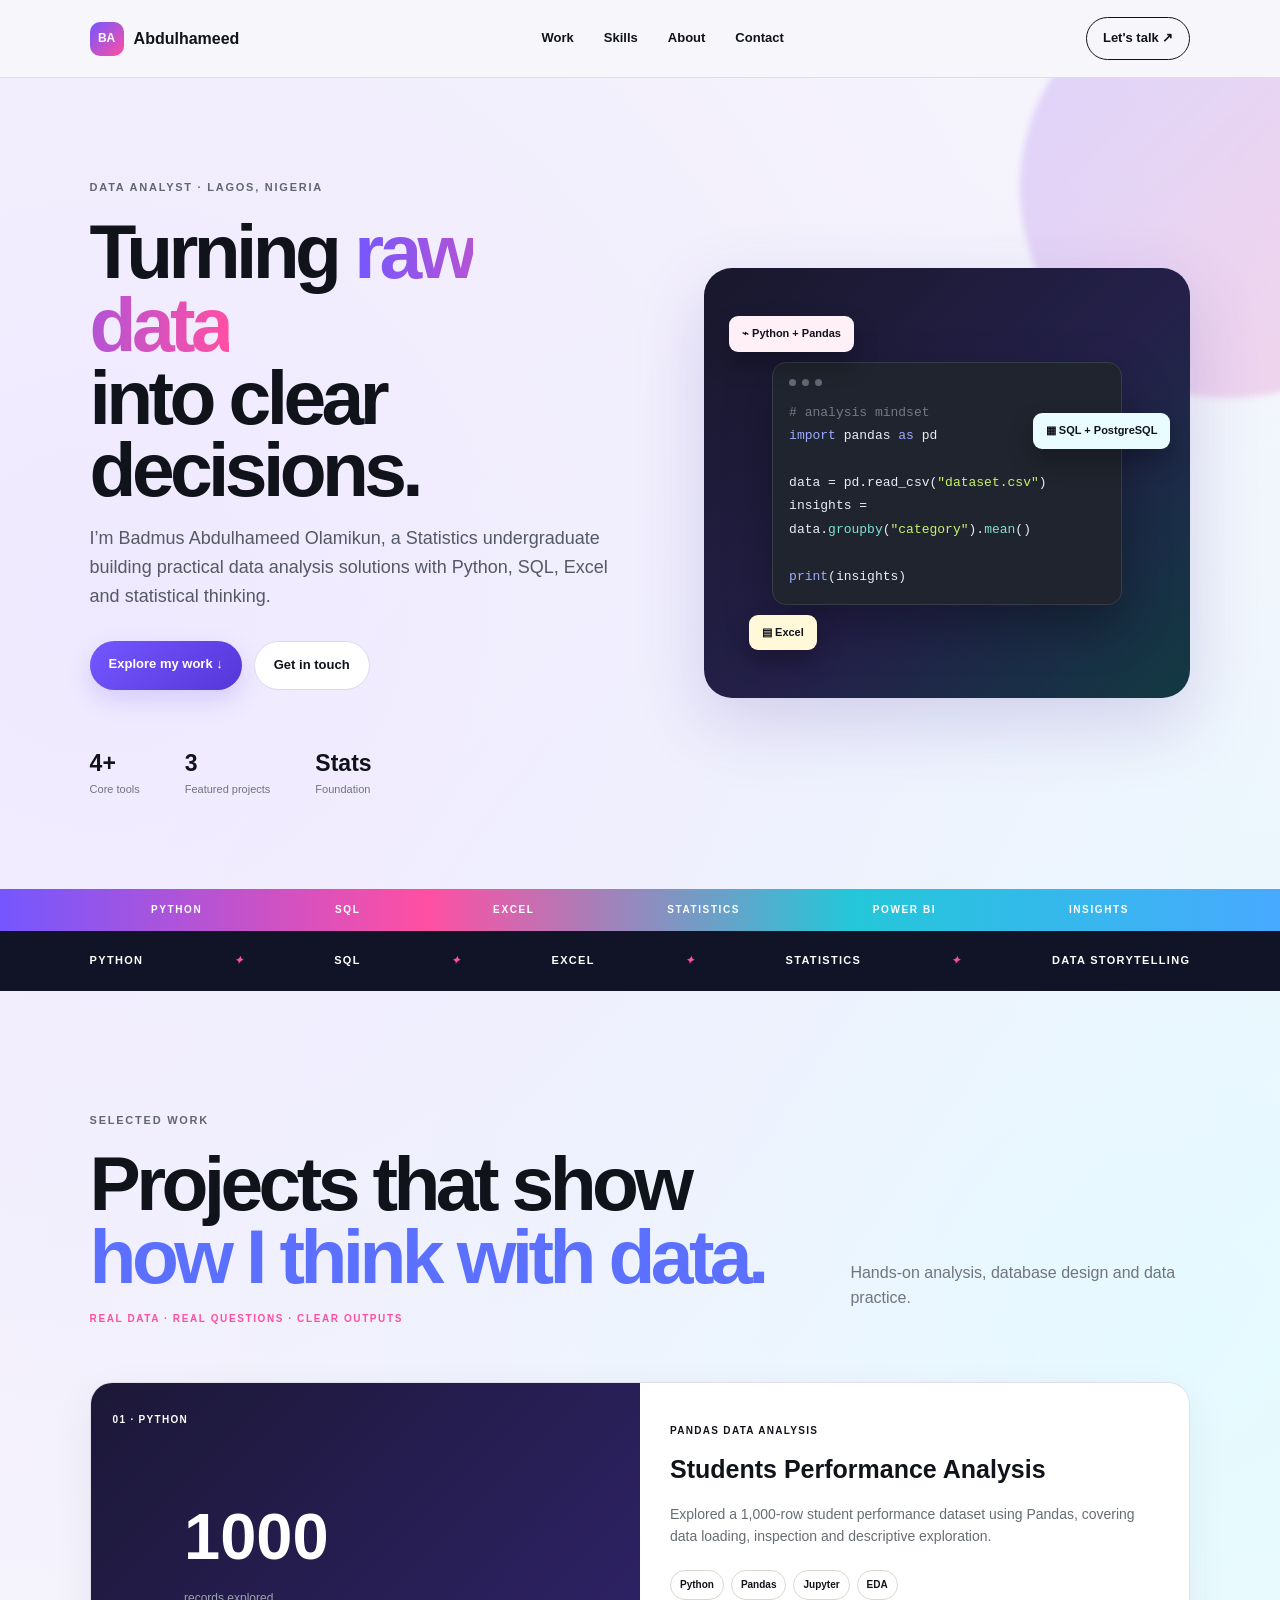
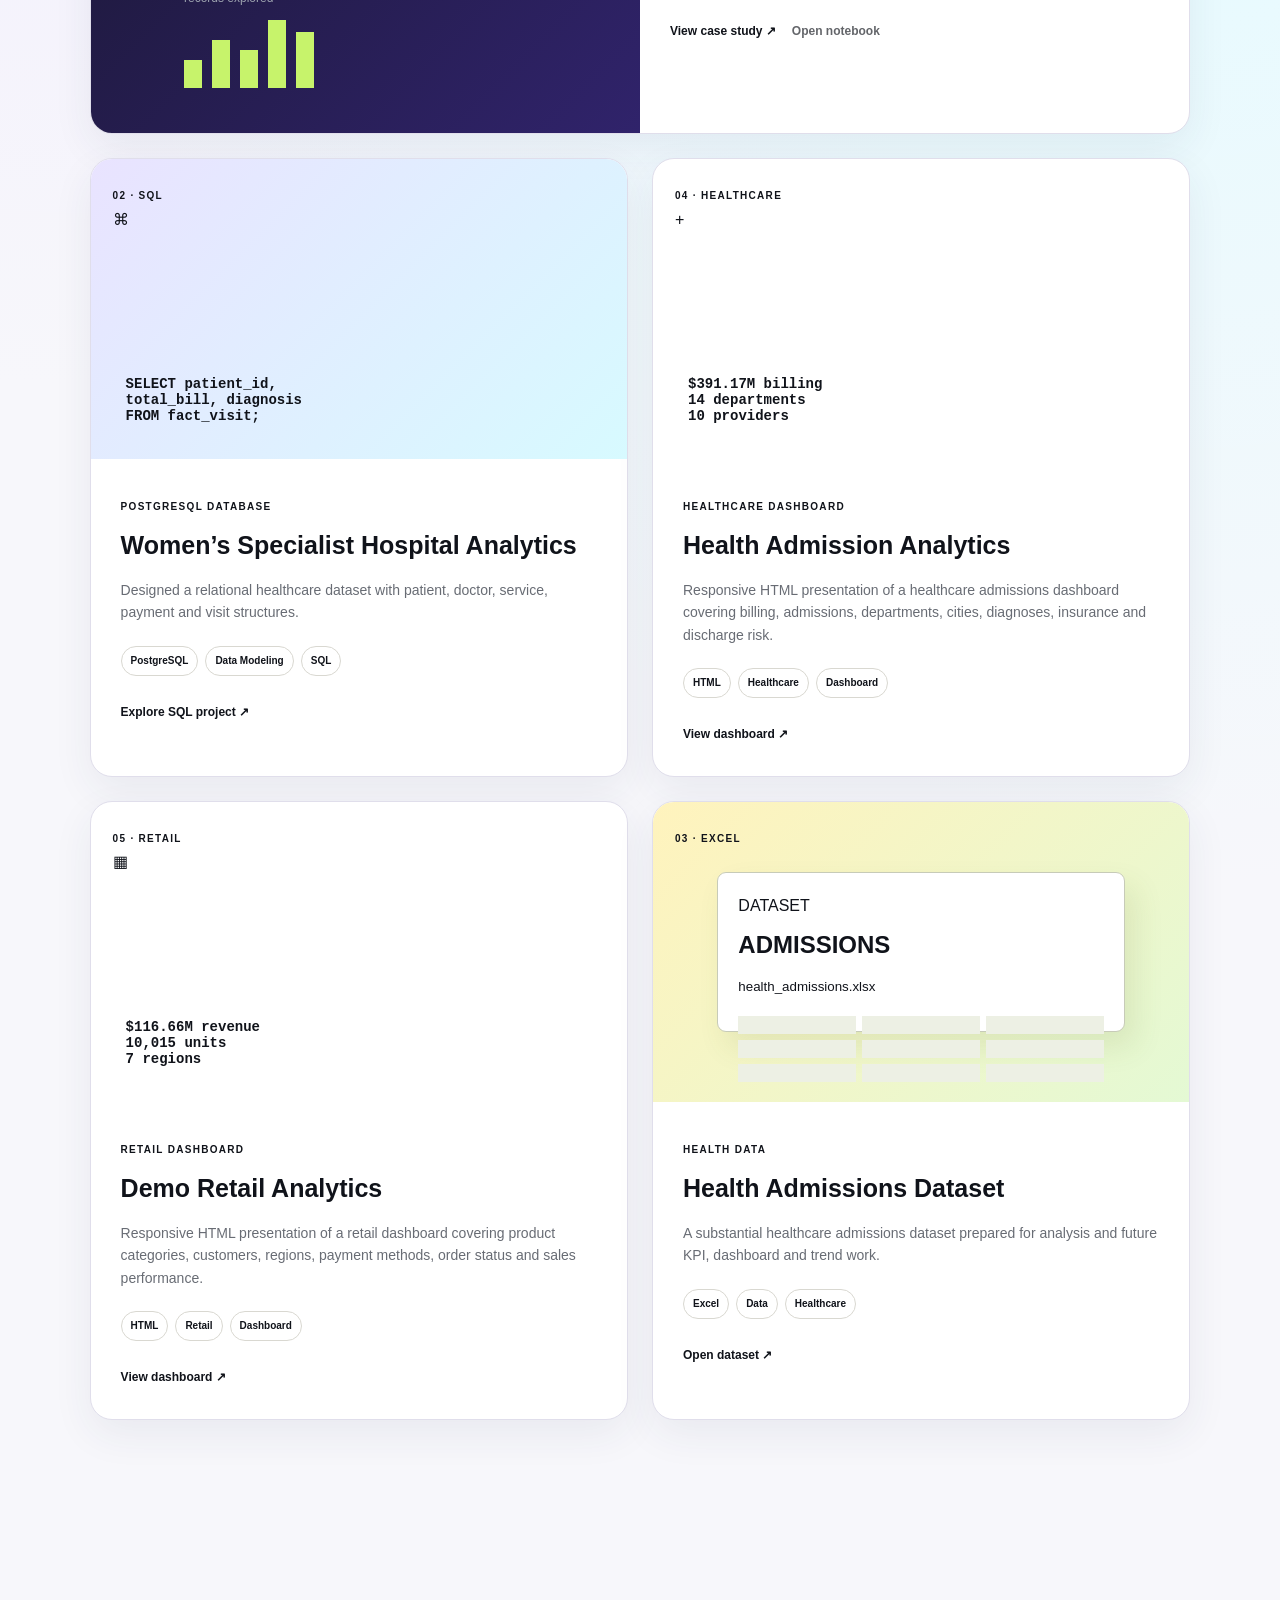
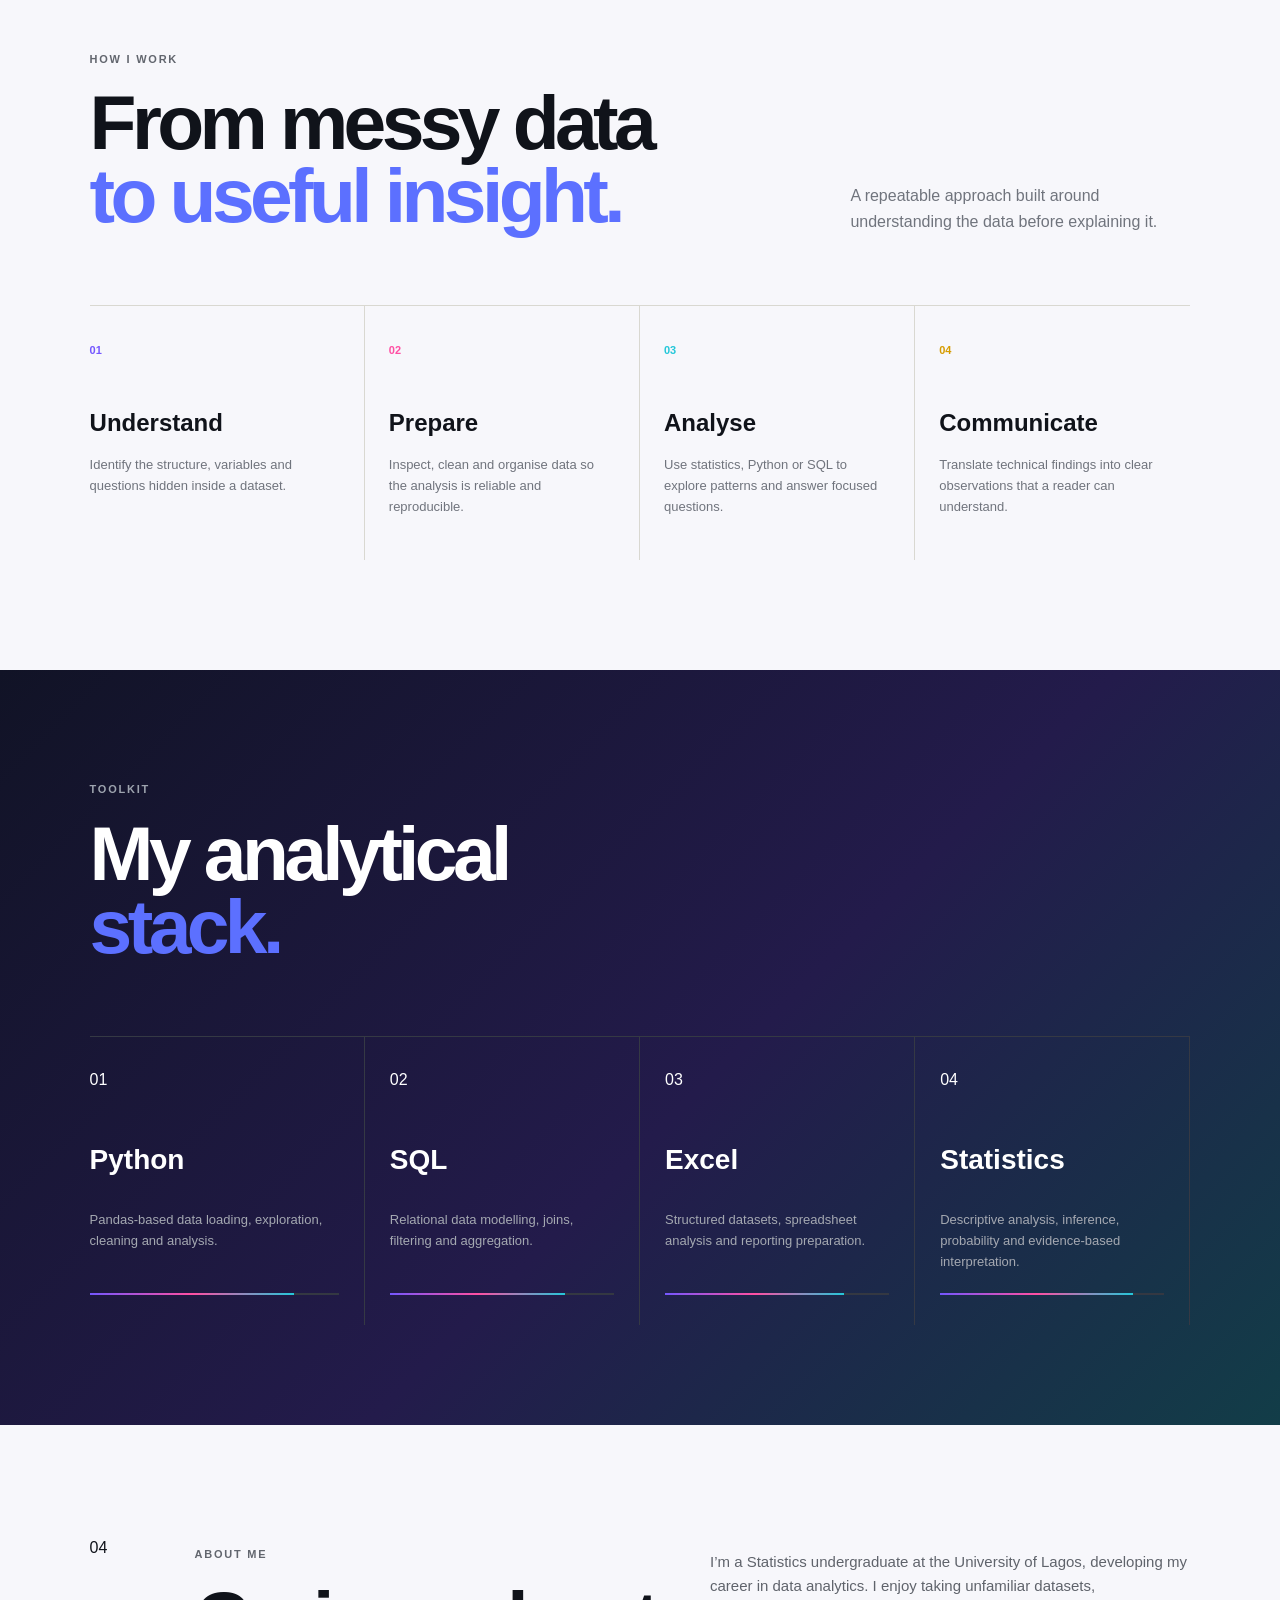
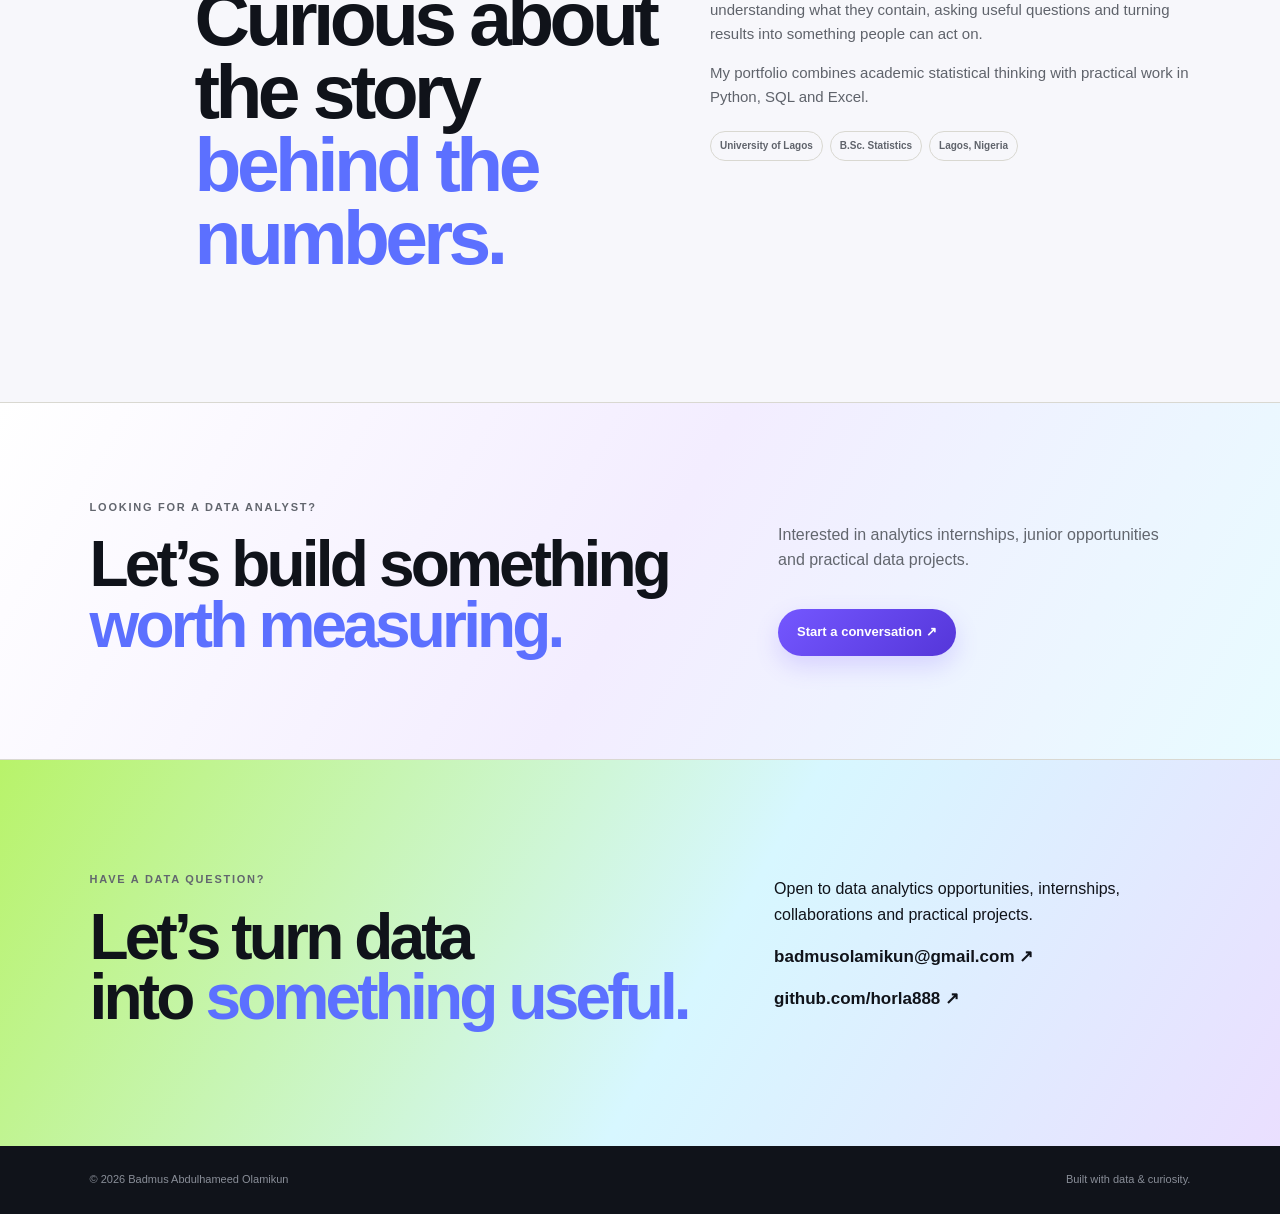
==== commit c941c1ed: "Add health and retail dashboard projects to portfolio" ====
--- a/index.html
+++ b/index.html
@@ -4,4 +4,4 @@
 data = pd.read_csv(<span class="str">"dataset.csv"</span>)
 insights = data.<span class="fn">groupby</span>(<span class="str">"category"</span>).<span class="fn">mean</span>()
 
-<span class="key">print</span>(insights)</pre></div><div class="floating-chip chip-one">⌁ Python + Pandas</div><div class="floating-chip chip-two">▦ SQL + PostgreSQL</div><div class="floating-chip chip-three">▤ Excel</div></div></section><div class="colour-ribbon"><span>PYTHON</span><span>SQL</span><span>EXCEL</span><span>STATISTICS</span><span>POWER BI</span><span>INSIGHTS</span></div><section class="marquee"><span>PYTHON</span><i>✦</i><span>SQL</span><i>✦</i><span>EXCEL</span><i>✦</i><span>STATISTICS</span><i>✦</i><span>DATA STORYTELLING</span></section><section id="work" class="section"><div class="section-head"><div><p class="eyebrow">SELECTED WORK</p><h2>Projects that show<br><span>how I think with data.</span></h2><p class="section-kicker">REAL DATA · REAL QUESTIONS · CLEAR OUTPUTS</p></div><p class="section-note">Hands-on analysis, database design and data practice.</p></div><div class="projects"><article class="project project-featured"><div class="project-visual python"><span class="visual-label">01 · PYTHON</span><div class="mini-chart"><b>1000</b><span>records explored</span><div class="bars"><i></i><i></i><i></i><i></i><i></i></div></div></div><div class="project-body"><p class="tag">PANDAS DATA ANALYSIS</p><h3>Students Performance Analysis</h3><p>Explored a 1,000-row student performance dataset using Pandas, covering data loading, inspection and descriptive exploration.</p><div class="tech"><span>Python</span><span>Pandas</span><span>Jupyter</span><span>EDA</span></div><div class="project-links"><a class="project-link" href="students-performance-case-study.html">View case study ↗</a><a class="project-link secondary-link" href="BadmusAbdulhameed%20pandas%20data%20analysis%20assessment.ipynb">Open notebook</a></div></div></article><article class="project"><div class="project-visual sql"><span class="visual-label">02 · SQL</span><div class="db-icon">⌘</div><div class="sql-lines"><span>SELECT patient_id,</span><span>total_bill, diagnosis</span><span>FROM fact_visit;</span></div></div><div class="project-body"><p class="tag">POSTGRESQL DATABASE</p><h3>Women’s Specialist Hospital Analytics</h3><p>Designed a relational healthcare dataset with patient, doctor, service, payment and visit structures.</p><div class="tech"><span>PostgreSQL</span><span>Data Modeling</span><span>SQL</span></div><a class="project-link" href="HospitalDatabase_postgresql.sql">Explore SQL project ↗</a></div></article><article class="project"><div class="project-visual excel"><span class="visual-label">03 · EXCEL</span><div class="sheet"><span>DATASET</span><b>ADMISSIONS</b><small>health_admissions.xlsx</small><div class="sheet-grid"><i></i><i></i><i></i><i></i><i></i><i></i><i></i><i></i><i></i></div></div></div><div class="project-body"><p class="tag">HEALTH DATA</p><h3>Health Admissions Dataset</h3><p>A substantial healthcare admissions dataset prepared for analysis and future KPI, dashboard and trend work.</p><div class="tech"><span>Excel</span><span>Data</span><span>Healthcare</span></div><a class="project-link" href="health_admissions.xlsx">Open dataset ↗</a></div></article></div></section><section class="process section"><div class="section-head"><div><p class="eyebrow">HOW I WORK</p><h2>From messy data<br><span>to useful insight.</span></h2></div><p class="section-note">A repeatable approach built around understanding the data before explaining it.</p></div><div class="process-grid"><div><b>01</b><h3>Understand</h3><p>Identify the structure, variables and questions hidden inside a dataset.</p></div><div><b>02</b><h3>Prepare</h3><p>Inspect, clean and organise data so the analysis is reliable and reproducible.</p></div><div><b>03</b><h3>Analyse</h3><p>Use statistics, Python or SQL to explore patterns and answer focused questions.</p></div><div><b>04</b><h3>Communicate</h3><p>Translate technical findings into clear observations that a reader can understand.</p></div></div></section><section id="skills" class="skills-section"><div class="section-head"><div><p class="eyebrow">TOOLKIT</p><h2>My analytical<br><span>stack.</span></h2></div></div><div class="skill-grid"><div class="skill"><div class="skill-no">01</div><h3>Python</h3><p>Pandas-based data loading, exploration, cleaning and analysis.</p><div class="skill-bar"><span style="width:82%"></span></div></div><div class="skill"><div class="skill-no">02</div><h3>SQL</h3><p>Relational data modelling, joins, filtering and aggregation.</p><div class="skill-bar"><span style="width:78%"></span></div></div><div class="skill"><div class="skill-no">03</div><h3>Excel</h3><p>Structured datasets, spreadsheet analysis and reporting preparation.</p><div class="skill-bar"><span style="width:80%"></span></div></div><div class="skill"><div class="skill-no">04</div><h3>Statistics</h3><p>Descriptive analysis, inference, probability and evidence-based interpretation.</p><div class="skill-bar"><span style="width:86%"></span></div></div></div></section><section id="about" class="about section"><div class="about-number">04</div><div><p class="eyebrow">ABOUT ME</p><h2>Curious about the story<br><span>behind the numbers.</span></h2></div><div class="about-copy"><p>I’m a Statistics undergraduate at the University of Lagos, developing my career in data analytics. I enjoy taking unfamiliar datasets, understanding what they contain, asking useful questions and turning results into something people can act on.</p><p>My portfolio combines academic statistical thinking with practical work in Python, SQL and Excel.</p><div class="about-pills"><span>University of Lagos</span><span>B.Sc. Statistics</span><span>Lagos, Nigeria</span></div></div></section><section class="cta-strip"><div><p class="eyebrow">LOOKING FOR A DATA ANALYST?</p><h2>Let’s build something<br><span>worth measuring.</span></h2></div><div><p>Interested in analytics internships, junior opportunities and practical data projects.</p><a class="button primary" href="mailto:badmusolamikun@gmail.com">Start a conversation ↗</a></div></section><section id="contact" class="contact"><div><p class="eyebrow">HAVE A DATA QUESTION?</p><h2>Let’s turn data<br>into <em>something useful.</em></h2></div><div class="contact-right"><p>Open to data analytics opportunities, internships, collaborations and practical projects.</p><a class="email-link" href="mailto:badmusolamikun@gmail.com">badmusolamikun@gmail.com ↗</a><a class="github-link" href="https://github.com/horla888">github.com/horla888 ↗</a></div></section></main><footer><span>© 2026 Badmus Abdulhameed Olamikun</span><span>Built with data & curiosity.</span></footer><script src="script.js"></script></body></html>+<span class="key">print</span>(insights)</pre></div><div class="floating-chip chip-one">⌁ Python + Pandas</div><div class="floating-chip chip-two">▦ SQL + PostgreSQL</div><div class="floating-chip chip-three">▤ Excel</div></div></section><div class="colour-ribbon"><span>PYTHON</span><span>SQL</span><span>EXCEL</span><span>STATISTICS</span><span>POWER BI</span><span>INSIGHTS</span></div><section class="marquee"><span>PYTHON</span><i>✦</i><span>SQL</span><i>✦</i><span>EXCEL</span><i>✦</i><span>STATISTICS</span><i>✦</i><span>DATA STORYTELLING</span></section><section id="work" class="section"><div class="section-head"><div><p class="eyebrow">SELECTED WORK</p><h2>Projects that show<br><span>how I think with data.</span></h2><p class="section-kicker">REAL DATA · REAL QUESTIONS · CLEAR OUTPUTS</p></div><p class="section-note">Hands-on analysis, database design and data practice.</p></div><div class="projects"><article class="project project-featured"><div class="project-visual python"><span class="visual-label">01 · PYTHON</span><div class="mini-chart"><b>1000</b><span>records explored</span><div class="bars"><i></i><i></i><i></i><i></i><i></i></div></div></div><div class="project-body"><p class="tag">PANDAS DATA ANALYSIS</p><h3>Students Performance Analysis</h3><p>Explored a 1,000-row student performance dataset using Pandas, covering data loading, inspection and descriptive exploration.</p><div class="tech"><span>Python</span><span>Pandas</span><span>Jupyter</span><span>EDA</span></div><div class="project-links"><a class="project-link" href="students-performance-case-study.html">View case study ↗</a><a class="project-link secondary-link" href="BadmusAbdulhameed%20pandas%20data%20analysis%20assessment.ipynb">Open notebook</a></div></div></article><article class="project"><div class="project-visual sql"><span class="visual-label">02 · SQL</span><div class="db-icon">⌘</div><div class="sql-lines"><span>SELECT patient_id,</span><span>total_bill, diagnosis</span><span>FROM fact_visit;</span></div></div><div class="project-body"><p class="tag">POSTGRESQL DATABASE</p><h3>Women’s Specialist Hospital Analytics</h3><p>Designed a relational healthcare dataset with patient, doctor, service, payment and visit structures.</p><div class="tech"><span>PostgreSQL</span><span>Data Modeling</span><span>SQL</span></div><a class="project-link" href="HospitalDatabase_postgresql.sql">Explore SQL project ↗</a></div></article><article class="project"><div class="project-visual dashboard"><span class="visual-label">04 · HEALTHCARE</span><div class="db-icon">+</div><div class="sql-lines"><span>$391.17M billing</span><span>14 departments</span><span>10 providers</span></div></div><div class="project-body"><p class="tag">HEALTHCARE DASHBOARD</p><h3>Health Admission Analytics</h3><p>Responsive HTML presentation of a healthcare admissions dashboard covering billing, admissions, departments, cities, diagnoses, insurance and discharge risk.</p><div class="tech"><span>HTML</span><span>Healthcare</span><span>Dashboard</span></div><a class="project-link" href="health-admission-dashboard.html">View dashboard ↗</a></div></article><article class="project"><div class="project-visual dashboard retail"><span class="visual-label">05 · RETAIL</span><div class="db-icon">▦</div><div class="sql-lines"><span>$116.66M revenue</span><span>10,015 units</span><span>7 regions</span></div></div><div class="project-body"><p class="tag">RETAIL DASHBOARD</p><h3>Demo Retail Analytics</h3><p>Responsive HTML presentation of a retail dashboard covering product categories, customers, regions, payment methods, order status and sales performance.</p><div class="tech"><span>HTML</span><span>Retail</span><span>Dashboard</span></div><a class="project-link" href="retail-analytical-dashboard.html">View dashboard ↗</a></div></article><article class="project"><div class="project-visual excel"><span class="visual-label">03 · EXCEL</span><div class="sheet"><span>DATASET</span><b>ADMISSIONS</b><small>health_admissions.xlsx</small><div class="sheet-grid"><i></i><i></i><i></i><i></i><i></i><i></i><i></i><i></i><i></i></div></div></div><div class="project-body"><p class="tag">HEALTH DATA</p><h3>Health Admissions Dataset</h3><p>A substantial healthcare admissions dataset prepared for analysis and future KPI, dashboard and trend work.</p><div class="tech"><span>Excel</span><span>Data</span><span>Healthcare</span></div><a class="project-link" href="health_admissions.xlsx">Open dataset ↗</a></div></article></div></section><section class="process section"><div class="section-head"><div><p class="eyebrow">HOW I WORK</p><h2>From messy data<br><span>to useful insight.</span></h2></div><p class="section-note">A repeatable approach built around understanding the data before explaining it.</p></div><div class="process-grid"><div><b>01</b><h3>Understand</h3><p>Identify the structure, variables and questions hidden inside a dataset.</p></div><div><b>02</b><h3>Prepare</h3><p>Inspect, clean and organise data so the analysis is reliable and reproducible.</p></div><div><b>03</b><h3>Analyse</h3><p>Use statistics, Python or SQL to explore patterns and answer focused questions.</p></div><div><b>04</b><h3>Communicate</h3><p>Translate technical findings into clear observations that a reader can understand.</p></div></div></section><section id="skills" class="skills-section"><div class="section-head"><div><p class="eyebrow">TOOLKIT</p><h2>My analytical<br><span>stack.</span></h2></div></div><div class="skill-grid"><div class="skill"><div class="skill-no">01</div><h3>Python</h3><p>Pandas-based data loading, exploration, cleaning and analysis.</p><div class="skill-bar"><span style="width:82%"></span></div></div><div class="skill"><div class="skill-no">02</div><h3>SQL</h3><p>Relational data modelling, joins, filtering and aggregation.</p><div class="skill-bar"><span style="width:78%"></span></div></div><div class="skill"><div class="skill-no">03</div><h3>Excel</h3><p>Structured datasets, spreadsheet analysis and reporting preparation.</p><div class="skill-bar"><span style="width:80%"></span></div></div><div class="skill"><div class="skill-no">04</div><h3>Statistics</h3><p>Descriptive analysis, inference, probability and evidence-based interpretation.</p><div class="skill-bar"><span style="width:86%"></span></div></div></div></section><section id="about" class="about section"><div class="about-number">04</div><div><p class="eyebrow">ABOUT ME</p><h2>Curious about the story<br><span>behind the numbers.</span></h2></div><div class="about-copy"><p>I’m a Statistics undergraduate at the University of Lagos, developing my career in data analytics. I enjoy taking unfamiliar datasets, understanding what they contain, asking useful questions and turning results into something people can act on.</p><p>My portfolio combines academic statistical thinking with practical work in Python, SQL and Excel.</p><div class="about-pills"><span>University of Lagos</span><span>B.Sc. Statistics</span><span>Lagos, Nigeria</span></div></div></section><section class="cta-strip"><div><p class="eyebrow">LOOKING FOR A DATA ANALYST?</p><h2>Let’s build something<br><span>worth measuring.</span></h2></div><div><p>Interested in analytics internships, junior opportunities and practical data projects.</p><a class="button primary" href="mailto:badmusolamikun@gmail.com">Start a conversation ↗</a></div></section><section id="contact" class="contact"><div><p class="eyebrow">HAVE A DATA QUESTION?</p><h2>Let’s turn data<br>into <em>something useful.</em></h2></div><div class="contact-right"><p>Open to data analytics opportunities, internships, collaborations and practical projects.</p><a class="email-link" href="mailto:badmusolamikun@gmail.com">badmusolamikun@gmail.com ↗</a><a class="github-link" href="https://github.com/horla888">github.com/horla888 ↗</a></div></section></main><footer><span>© 2026 Badmus Abdulhameed Olamikun</span><span>Built with data & curiosity.</span></footer><script src="script.js"></script></body></html>
--- a/styles.css
+++ b/styles.css
@@ -1 +1,16 @@
-body{margin:0;background:#f5f4ef;color:#10131a;font-family:Arial,sans-serif;line-height:1.6}*{box-sizing:border-box}html{scroll-behavior:smooth}.nav{height:78px;display:flex;align-items:center;justify-content:space-between;padding:0 7vw;border-bottom:1px solid #d9d8d1;position:sticky;top:0;background:#f5f4efe8;backdrop-filter:blur(14px);z-index:10}.brand{display:flex;gap:10px;align-items:center;color:inherit;text-decoration:none;font-weight:700}.brand span{display:grid;place-items:center;width:34px;height:34px;border-radius:10px;background:#10131a;color:#c7f36b;font-size:12px}.nav nav{display:flex;gap:30px}.nav nav a,.nav-cta{color:inherit;text-decoration:none;font-size:13px;font-weight:700}.nav-cta{padding:10px 16px;border:1px solid;border-radius:99px}.hero{min-height:680px;padding:90px 7vw;display:grid;grid-template-columns:1.05fr .95fr;gap:6vw;align-items:center}.eyebrow{font-weight:700;font-size:11px;letter-spacing:.16em;color:#62666e}.hero h1,h2{font-size:clamp(48px,6vw,84px);line-height:.95;letter-spacing:-.06em;margin:18px 0}.hero em,h2 span,.contact em{color:#5c70ff;font-style:normal}.lead{max-width:620px;font-size:18px;color:#555963}.actions{display:flex;gap:12px;margin-top:30px}.button{padding:13px 19px;border-radius:99px;text-decoration:none;font-weight:700;font-size:13px}.primary{background:#10131a;color:white}.ghost{border:1px solid #d9d8d1;color:#10131a}.quick-stats{display:flex;gap:45px;margin-top:55px}.quick-stats div{display:flex;flex-direction:column}.quick-stats b{font-size:23px}.quick-stats span{font-size:11px;color:#70747d}.hero-card{min-height:430px;background:#171a22;border-radius:28px;display:grid;place-items:center;position:relative;background-image:linear-gradient(#ffffff08 1px,transparent 1px),linear-gradient(90deg,#ffffff08 1px,transparent 1px);background-size:38px 38px}.code-window{width:72%;background:#20242e;border:1px solid #373c48;border-radius:14px;padding:16px;color:#e9edf5;box-shadow:0 20px 50px #0005}.dots{display:flex;gap:6px;margin-bottom:15px}.dots i{width:7px;height:7px;border-radius:50%;background:#626875}.code-window pre{font:13px/1.8 monospace;margin:0;white-space:pre-wrap}.muted{color:#727987}.key{color:#9eabff}.str{color:#c7f36b}.fn{color:#7fe1d5}.floating-chip{position:absolute;background:#fff;padding:9px 13px;border-radius:9px;font-size:11px;font-weight:700;box-shadow:0 12px 25px #0004}.chip-one{top:48px;left:25px}.chip-two{right:20px;top:145px}.chip-three{bottom:48px;left:45px}.marquee{padding:20px 7vw;border-block:1px solid #d9d8d1;display:flex;justify-content:space-between;font-size:11px;font-weight:700;letter-spacing:.12em}.marquee i{color:#5c70ff}.section{padding:110px 7vw}.section-head{display:flex;justify-content:space-between;align-items:end;gap:40px;margin-bottom:55px}.section-note{max-width:340px;color:#70747d}.projects{display:grid;grid-template-columns:repeat(2,1fr);gap:24px}.project{background:white;border:1px solid #d9d8d1;border-radius:22px;overflow:hidden}.project-featured{grid-column:span 2;display:grid;grid-template-columns:1fr 1fr}.project-visual{height:300px;padding:22px;position:relative;overflow:hidden}.project-featured .project-visual{height:auto;min-height:350px}.python{background:#20242e;color:white}.sql{background:#dce2ff}.excel{background:#e7f3c5}.visual-label,.tag{font-size:10px;font-weight:700;letter-spacing:.13em}.mini-chart{position:absolute;left:17%;bottom:45px}.mini-chart b{font-size:65px}.mini-chart span{display:block;color:#9da3af;font-size:12px}.bars{height:80px;display:flex;gap:10px;align-items:end}.bars i{display:block;width:18px;background:#c7f36b}.bars i:nth-child(1){height:35%}.bars i:nth-child(2){height:60%}.bars i:nth-child(3){height:48%}.bars i:nth-child(4){height:85%}.bars i:nth-child(5){height:70%}.sql-lines{position:absolute;left:35px;bottom:35px;font:600 14px monospace;display:flex;flex-direction:column}.sheet{background:white;border:1px solid #c7cbb8;border-radius:9px;padding:20px;position:absolute;inset:70px 12%;box-shadow:10px 15px 30px #52631c1c}.sheet b{display:block;font-size:24px;margin:8px 0}.sheet-grid{display:grid;grid-template-columns:repeat(3,1fr);gap:6px;margin-top:18px}.sheet-grid i{height:18px;background:#edf0e4}.project-body{padding:30px}.project h3{font-size:25px;margin:10px 0}.project p:not(.tag){color:#686c74;font-size:14px}.tech,.about-pills{display:flex;flex-wrap:wrap;gap:7px;margin:22px 0}.tech span,.about-pills span{font-size:10px;font-weight:700;border:1px solid #d9d8d1;padding:6px 9px;border-radius:99px}.project-link,.email-link,.github-link{font-size:12px;font-weight:700;color:inherit;text-decoration:none}.skills-section{padding:100px 7vw;background:#171a22;color:white}.skills-section .eyebrow{color:#9da3ae}.skill-grid{display:grid;grid-template-columns:repeat(4,1fr);border-top:1px solid #353944;margin-top:55px}.skill{padding:30px 25px;border-right:1px solid #353944}.skill:first-child{padding-left:0}.skill h3{font-size:28px;margin-top:45px}.skill p{color:#a4a8b1;font-size:13px;min-height:70px}.skill-bar{height:2px;background:#343842}.skill-bar span{display:block;height:100%;background:#c7f36b}.about{display:grid;grid-template-columns:70px 1fr 1fr;gap:35px}.about-copy{color:#5f636b;font-size:15px}.contact{background:#c7f36b;padding:100px 7vw;display:grid;grid-template-columns:1.2fr .8fr;gap:60px}.contact h2{font-size:clamp(45px,5vw,70px)}.email-link,.github-link{display:block;font-size:17px;margin:15px 0}footer{display:flex;justify-content:space-between;padding:25px 7vw;background:#10131a;color:#898e98;font-size:11px}@media(max-width:850px){.nav nav{display:none}.hero,.contact,.about{grid-template-columns:1fr}.projects{grid-template-columns:1fr}.project-featured{grid-column:auto;display:flex}.skill-grid{grid-template-columns:1fr 1fr}.skill{border-bottom:1px solid #353944}.section-head{align-items:start;flex-direction:column}}@media(max-width:520px){.nav{padding:0 5vw}.nav-cta{display:none}.hero,.section,.skills-section,.contact{padding-left:5vw;padding-right:5vw}.hero h1{font-size:49px}.quick-stats{gap:20px}.skill-grid{grid-template-columns:1fr}.skill{padding-left:0;border-right:0}footer{padding:22px 5vw;flex-direction:column;gap:7px}}.process-grid{display:grid;grid-template-columns:repeat(4,1fr);border-top:1px solid #d9d8d1}.process-grid>div{padding:30px 24px;border-right:1px solid #d9d8d1}.process-grid>div:first-child{padding-left:0}.process-grid>div:last-child{border:0}.process-grid b{color:#5c70ff;font-size:11px}.process-grid h3{font-size:24px;margin:42px 0 10px}.process-grid p{color:#70747d;font-size:13px}.cta-strip{padding:85px 7vw;background:#fff;border-block:1px solid #d9d8d1;display:grid;grid-template-columns:1.2fr .8fr;gap:70px;align-items:center}.cta-strip h2{font-size:clamp(42px,5vw,68px)}.cta-strip>div:last-child{max-width:400px;color:#62666e}.cta-strip .button{margin-top:20px;display:inline-block}@media(max-width:850px){.process-grid{grid-template-columns:1fr 1fr}.process-grid>div{border-bottom:1px solid #d9d8d1}.cta-strip{grid-template-columns:1fr;gap:20px}}@media(max-width:520px){.process-grid{grid-template-columns:1fr}.process-grid>div{border-right:0}.process-grid>div:first-child{padding-left:24px}.cta-strip{padding-left:5vw;padding-right:5vw}}+body{margin:0;background:#f5f4ef;color:#10131a;font-family:Arial,sans-serif;line-height:1.6}*{box-sizing:border-box}html{scroll-behavior:smooth}.nav{height:78px;display:flex;align-items:center;justify-content:space-between;padding:0 7vw;border-bottom:1px solid #d9d8d1;position:sticky;top:0;background:#f5f4efe8;backdrop-filter:blur(14px);z-index:10}.brand{display:flex;gap:10px;align-items:center;color:inherit;text-decoration:none;font-weight:700}.brand span{display:grid;place-items:center;width:34px;height:34px;border-radius:10px;background:#10131a;color:#c7f36b;font-size:12px}.nav nav{display:flex;gap:30px}.nav nav a,.nav-cta{color:inherit;text-decoration:none;font-size:13px;font-weight:700}.nav-cta{padding:10px 16px;border:1px solid;border-radius:99px}.hero{min-height:680px;padding:90px 7vw;display:grid;grid-template-columns:1.05fr .95fr;gap:6vw;align-items:center}.eyebrow{font-weight:700;font-size:11px;letter-spacing:.16em;color:#62666e}.hero h1,h2{font-size:clamp(48px,6vw,84px);line-height:.95;letter-spacing:-.06em;margin:18px 0}.hero em,h2 span,.contact em{color:#5c70ff;font-style:normal}.lead{max-width:620px;font-size:18px;color:#555963}.actions{display:flex;gap:12px;margin-top:30px}.button{padding:13px 19px;border-radius:99px;text-decoration:none;font-weight:700;font-size:13px}.primary{background:#10131a;color:white}.ghost{border:1px solid #d9d8d1;color:#10131a}.quick-stats{display:flex;gap:45px;margin-top:55px}.quick-stats div{display:flex;flex-direction:column}.quick-stats b{font-size:23px}.quick-stats span{font-size:11px;color:#70747d}.hero-card{min-height:430px;background:#171a22;border-radius:28px;display:grid;place-items:center;position:relative;background-image:linear-gradient(#ffffff08 1px,transparent 1px),linear-gradient(90deg,#ffffff08 1px,transparent 1px);background-size:38px 38px}.code-window{width:72%;background:#20242e;border:1px solid #373c48;border-radius:14px;padding:16px;color:#e9edf5;box-shadow:0 20px 50px #0005}.dots{display:flex;gap:6px;margin-bottom:15px}.dots i{width:7px;height:7px;border-radius:50%;background:#626875}.code-window pre{font:13px/1.8 monospace;margin:0;white-space:pre-wrap}.muted{color:#727987}.key{color:#9eabff}.str{color:#c7f36b}.fn{color:#7fe1d5}.floating-chip{position:absolute;background:#fff;padding:9px 13px;border-radius:9px;font-size:11px;font-weight:700;box-shadow:0 12px 25px #0004}.chip-one{top:48px;left:25px}.chip-two{right:20px;top:145px}.chip-three{bottom:48px;left:45px}.marquee{padding:20px 7vw;border-block:1px solid #d9d8d1;display:flex;justify-content:space-between;font-size:11px;font-weight:700;letter-spacing:.12em}.marquee i{color:#5c70ff}.section{padding:110px 7vw}.section-head{display:flex;justify-content:space-between;align-items:end;gap:40px;margin-bottom:55px}.section-note{max-width:340px;color:#70747d}.projects{display:grid;grid-template-columns:repeat(2,1fr);gap:24px}.project{background:white;border:1px solid #d9d8d1;border-radius:22px;overflow:hidden}.project-featured{grid-column:span 2;display:grid;grid-template-columns:1fr 1fr}.project-visual{height:300px;padding:22px;position:relative;overflow:hidden}.project-featured .project-visual{height:auto;min-height:350px}.python{background:#20242e;color:white}.sql{background:#dce2ff}.excel{background:#e7f3c5}.visual-label,.tag{font-size:10px;font-weight:700;letter-spacing:.13em}.mini-chart{position:absolute;left:17%;bottom:45px}.mini-chart b{font-size:65px}.mini-chart span{display:block;color:#9da3af;font-size:12px}.bars{height:80px;display:flex;gap:10px;align-items:end}.bars i{display:block;width:18px;background:#c7f36b}.bars i:nth-child(1){height:35%}.bars i:nth-child(2){height:60%}.bars i:nth-child(3){height:48%}.bars i:nth-child(4){height:85%}.bars i:nth-child(5){height:70%}.sql-lines{position:absolute;left:35px;bottom:35px;font:600 14px monospace;display:flex;flex-direction:column}.sheet{background:white;border:1px solid #c7cbb8;border-radius:9px;padding:20px;position:absolute;inset:70px 12%;box-shadow:10px 15px 30px #52631c1c}.sheet b{display:block;font-size:24px;margin:8px 0}.sheet-grid{display:grid;grid-template-columns:repeat(3,1fr);gap:6px;margin-top:18px}.sheet-grid i{height:18px;background:#edf0e4}.project-body{padding:30px}.project h3{font-size:25px;margin:10px 0}.project p:not(.tag){color:#686c74;font-size:14px}.tech,.about-pills{display:flex;flex-wrap:wrap;gap:7px;margin:22px 0}.tech span,.about-pills span{font-size:10px;font-weight:700;border:1px solid #d9d8d1;padding:6px 9px;border-radius:99px}.project-link,.email-link,.github-link{font-size:12px;font-weight:700;color:inherit;text-decoration:none}.skills-section{padding:100px 7vw;background:#171a22;color:white}.skills-section .eyebrow{color:#9da3ae}.skill-grid{display:grid;grid-template-columns:repeat(4,1fr);border-top:1px solid #353944;margin-top:55px}.skill{padding:30px 25px;border-right:1px solid #353944}.skill:first-child{padding-left:0}.skill h3{font-size:28px;margin-top:45px}.skill p{color:#a4a8b1;font-size:13px;min-height:70px}.skill-bar{height:2px;background:#343842}.skill-bar span{display:block;height:100%;background:#c7f36b}.about{display:grid;grid-template-columns:70px 1fr 1fr;gap:35px}.about-copy{color:#5f636b;font-size:15px}.contact{background:#c7f36b;padding:100px 7vw;display:grid;grid-template-columns:1.2fr .8fr;gap:60px}.contact h2{font-size:clamp(45px,5vw,70px)}.email-link,.github-link{display:block;font-size:17px;margin:15px 0}footer{display:flex;justify-content:space-between;padding:25px 7vw;background:#10131a;color:#898e98;font-size:11px}@media(max-width:850px){.nav nav{display:none}.hero,.contact,.about{grid-template-columns:1fr}.projects{grid-template-columns:1fr}.project-featured{grid-column:auto;display:flex}.skill-grid{grid-template-columns:1fr 1fr}.skill{border-bottom:1px solid #353944}.section-head{align-items:start;flex-direction:column}}@media(max-width:520px){.nav{padding:0 5vw}.nav-cta{display:none}.hero,.section,.skills-section,.contact{padding-left:5vw;padding-right:5vw}.hero h1{font-size:49px}.quick-stats{gap:20px}.skill-grid{grid-template-columns:1fr}.skill{padding-left:0;border-right:0}footer{padding:22px 5vw;flex-direction:column;gap:7px}}.process-grid{display:grid;grid-template-columns:repeat(4,1fr);border-top:1px solid #d9d8d1}.process-grid>div{padding:30px 24px;border-right:1px solid #d9d8d1}.process-grid>div:first-child{padding-left:0}.process-grid>div:last-child{border:0}.process-grid b{color:#5c70ff;font-size:11px}.process-grid h3{font-size:24px;margin:42px 0 10px}.process-grid p{color:#70747d;font-size:13px}.cta-strip{padding:85px 7vw;background:#fff;border-block:1px solid #d9d8d1;display:grid;grid-template-columns:1.2fr .8fr;gap:70px;align-items:center}.cta-strip h2{font-size:clamp(42px,5vw,68px)}.cta-strip>div:last-child{max-width:400px;color:#62666e}.cta-strip .button{margin-top:20px;display:inline-block}@media(max-width:850px){.process-grid{grid-template-columns:1fr 1fr}.process-grid>div{border-bottom:1px solid #d9d8d1}.cta-strip{grid-template-columns:1fr;gap:20px}}@media(max-width:520px){.process-grid{grid-template-columns:1fr}.process-grid>div{border-right:0}.process-grid>div:first-child{padding-left:24px}.cta-strip{padding-left:5vw;padding-right:5vw}}
+/* Colourful portfolio upgrade */
+:root{--ink:#10131a;--paper:#f7f7fb;--purple:#7457ff;--pink:#ff4fa3;--cyan:#24c7d9;--yellow:#ffd45a;--lime:#b8f36a}
+body{background:radial-gradient(circle at 8% 10%,#efe9ff 0,transparent 25%),radial-gradient(circle at 92% 22%,#e4fbff 0,transparent 24%),#f7f7fb}
+.nav{background:#f7f7fbe8;border-color:#dddce8}.brand span{background:linear-gradient(135deg,var(--purple),var(--pink));color:white}
+.hero{position:relative;overflow:hidden}.hero:before{content:"";position:absolute;width:420px;height:420px;border-radius:50%;right:-160px;top:-100px;background:linear-gradient(135deg,#7457ff33,#ff4fa333);filter:blur(3px);z-index:-1}.hero em{background:linear-gradient(90deg,var(--purple),var(--pink));-webkit-background-clip:text;background-clip:text;color:transparent}.hero-card{background:linear-gradient(135deg,#19172c,#24204a 55%,#123943);box-shadow:0 25px 70px #4e3b9a30}.chip-one{background:#fff0f8}.chip-two{background:#e9fcff}.chip-three{background:#fff8d9}
+.button.primary{background:linear-gradient(135deg,var(--purple),#5536d9);box-shadow:0 10px 25px #7457ff33}.button.ghost{background:#fff;border-color:#dcd8ee}.marquee{background:#111326;color:#fff;border-color:#111326}.marquee i{color:var(--pink)}
+.colour-ribbon{display:flex;justify-content:space-around;gap:10px;flex-wrap:wrap;padding:13px 7vw;background:linear-gradient(90deg,var(--purple),var(--pink),var(--cyan),#48a9ff);color:#fff;font-size:10px;font-weight:800;letter-spacing:.16em}.section-kicker{margin:0;color:var(--pink);font-size:10px;font-weight:800;letter-spacing:.16em}
+.project{box-shadow:0 14px 40px #31335a12;border-color:#e0deeb}.project:hover{transform:translateY(-4px);transition:.25s;box-shadow:0 22px 45px #31335a1c}.python{background:linear-gradient(135deg,#1c1837,#30236b)}.sql{background:linear-gradient(135deg,#e9e3ff,#d7faff)}.excel{background:linear-gradient(135deg,#fff3bd,#e4f9d4)}.project-links{display:flex;gap:16px;align-items:center;flex-wrap:wrap}.secondary-link{opacity:.65}
+.process-grid>div b{color:var(--purple)}.process-grid>div:nth-child(2) b{color:var(--pink)}.process-grid>div:nth-child(3) b{color:var(--cyan)}.process-grid>div:nth-child(4) b{color:#d69c00}
+.skills-section{background:linear-gradient(135deg,#111326,#231b4b 55%,#123d48)}.skill-bar span{background:linear-gradient(90deg,var(--purple),var(--pink),var(--cyan))}
+.cta-strip{background:linear-gradient(120deg,#fff,#f3edff 50%,#e8fbff)}.contact{background:linear-gradient(120deg,var(--lime),#d7f7ff 55%,#eadfff)}
+/* Case study */
+.case-hero{padding:110px 7vw 80px;background:linear-gradient(135deg,#17152d,#38266d 55%,#0d5860);color:#fff;position:relative;overflow:hidden}.case-hero:after{content:"";position:absolute;width:360px;height:360px;border-radius:50%;right:-80px;top:-120px;background:linear-gradient(135deg,#ff4fa377,#24c7d977)}.case-hero .eyebrow{color:#b9b0ff}.case-hero h1{font-size:clamp(54px,8vw,100px);line-height:.9;letter-spacing:-.06em;max-width:950px;margin:18px 0}.case-hero h1 span{color:#ffd45a}.case-lead{max-width:760px;color:#d9d8ea;font-size:18px}.case-actions{display:flex;gap:12px;margin-top:32px}.case-page .button.ghost{color:#fff;border-color:#ffffff55;background:#ffffff12}.case-metrics{display:grid;grid-template-columns:repeat(4,1fr);padding:0 7vw;background:#fff;border-bottom:1px solid #e0deeb}.case-metrics div{padding:34px 24px;border-right:1px solid #e0deeb}.case-metrics div:first-child{padding-left:0}.case-metrics b{display:block;font-size:42px;letter-spacing:-.05em;background:linear-gradient(90deg,var(--purple),var(--pink));-webkit-background-clip:text;background-clip:text;color:transparent}.case-metrics span{font-size:11px;color:#70747d}.case-section{padding:95px 7vw;display:grid;grid-template-columns:250px 1fr;gap:50px}.case-section.split{background:#f0effa}.case-label{font-size:10px;font-weight:800;letter-spacing:.16em;color:var(--purple)}.case-copy{max-width:760px}.case-section h2{font-size:clamp(38px,5vw,68px);margin:0 0 22px}.case-copy p,.conclusion p{color:#646875;max-width:760px}.tag-cloud{display:flex;gap:8px;flex-wrap:wrap;margin-top:25px}.tag-cloud span{padding:8px 11px;border-radius:99px;background:#fff;border:1px solid #dedbed;font-size:11px;font-weight:700}.stat-cards{display:grid;grid-template-columns:repeat(3,1fr);gap:15px}.stat-cards article{background:#fff;border:1px solid #e2dfeb;border-radius:18px;padding:24px;box-shadow:0 12px 30px #34306b0b}.stat-cards span,.stat-cards small{display:block;color:#777b86;font-size:11px}.stat-cards strong{display:block;font-size:38px;margin:12px 0;background:linear-gradient(90deg,var(--purple),var(--pink));-webkit-background-clip:text;background-clip:text;color:transparent}.visual-case{background:#121427;color:#fff}.visual-case .case-label{color:#ffd45a}.workflow-card{display:grid;grid-template-columns:repeat(5,1fr);border:1px solid #ffffff20;border-radius:20px;overflow:hidden}.workflow-card div{padding:25px;border-right:1px solid #ffffff20}.workflow-card div:last-child{border:0}.workflow-card b{color:#ff4fa3;font-size:11px}.workflow-card strong,.workflow-card span{display:block}.workflow-card strong{margin:35px 0 8px;font-size:20px}.workflow-card span{color:#9da3b6;font-size:12px}.conclusion{background:linear-gradient(135deg,#fff4fb,#f2efff,#eafcff);display:block}.conclusion h2{max-width:1000px}.conclusion h2 span{color:var(--pink)}.conclusion .button{display:inline-block;margin-top:15px}
+@media(max-width:850px){.case-metrics{grid-template-columns:1fr 1fr}.case-section{grid-template-columns:1fr;gap:20px}.stat-cards{grid-template-columns:1fr 1fr}.workflow-card{grid-template-columns:1fr 1fr}.workflow-card div{border-bottom:1px solid #ffffff20}.colour-ribbon{padding-left:5vw;padding-right:5vw}.case-hero{padding-left:5vw;padding-right:5vw}}
+@media(max-width:520px){.case-metrics{grid-template-columns:1fr 1fr}.case-metrics div{padding:24px 12px}.case-metrics div:first-child{padding-left:12px}.case-section{padding:70px 5vw}.case-hero{padding:80px 5vw 65px}.case-hero h1{font-size:54px}.stat-cards{grid-template-columns:1fr}.workflow-card{grid-template-columns:1fr}.workflow-card div{border-right:0}.case-actions{flex-direction:column;align-items:flex-start}}
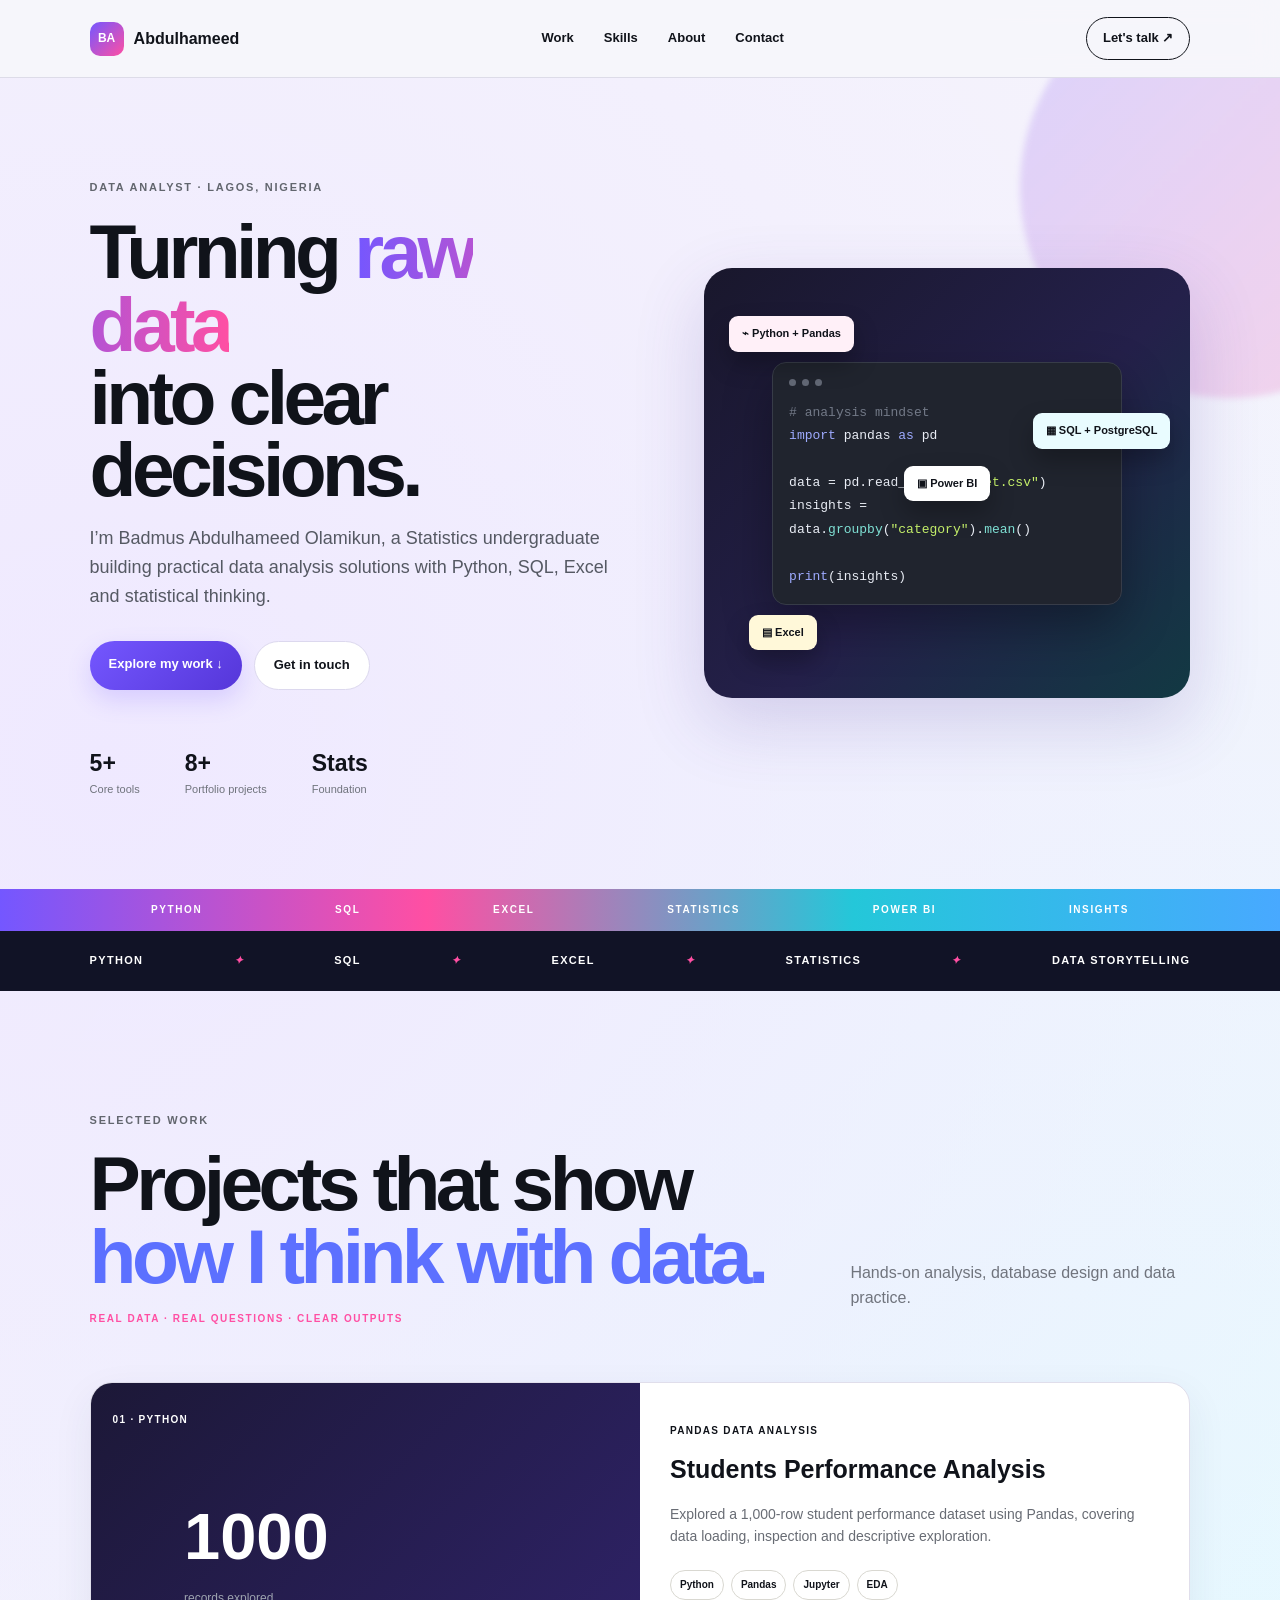
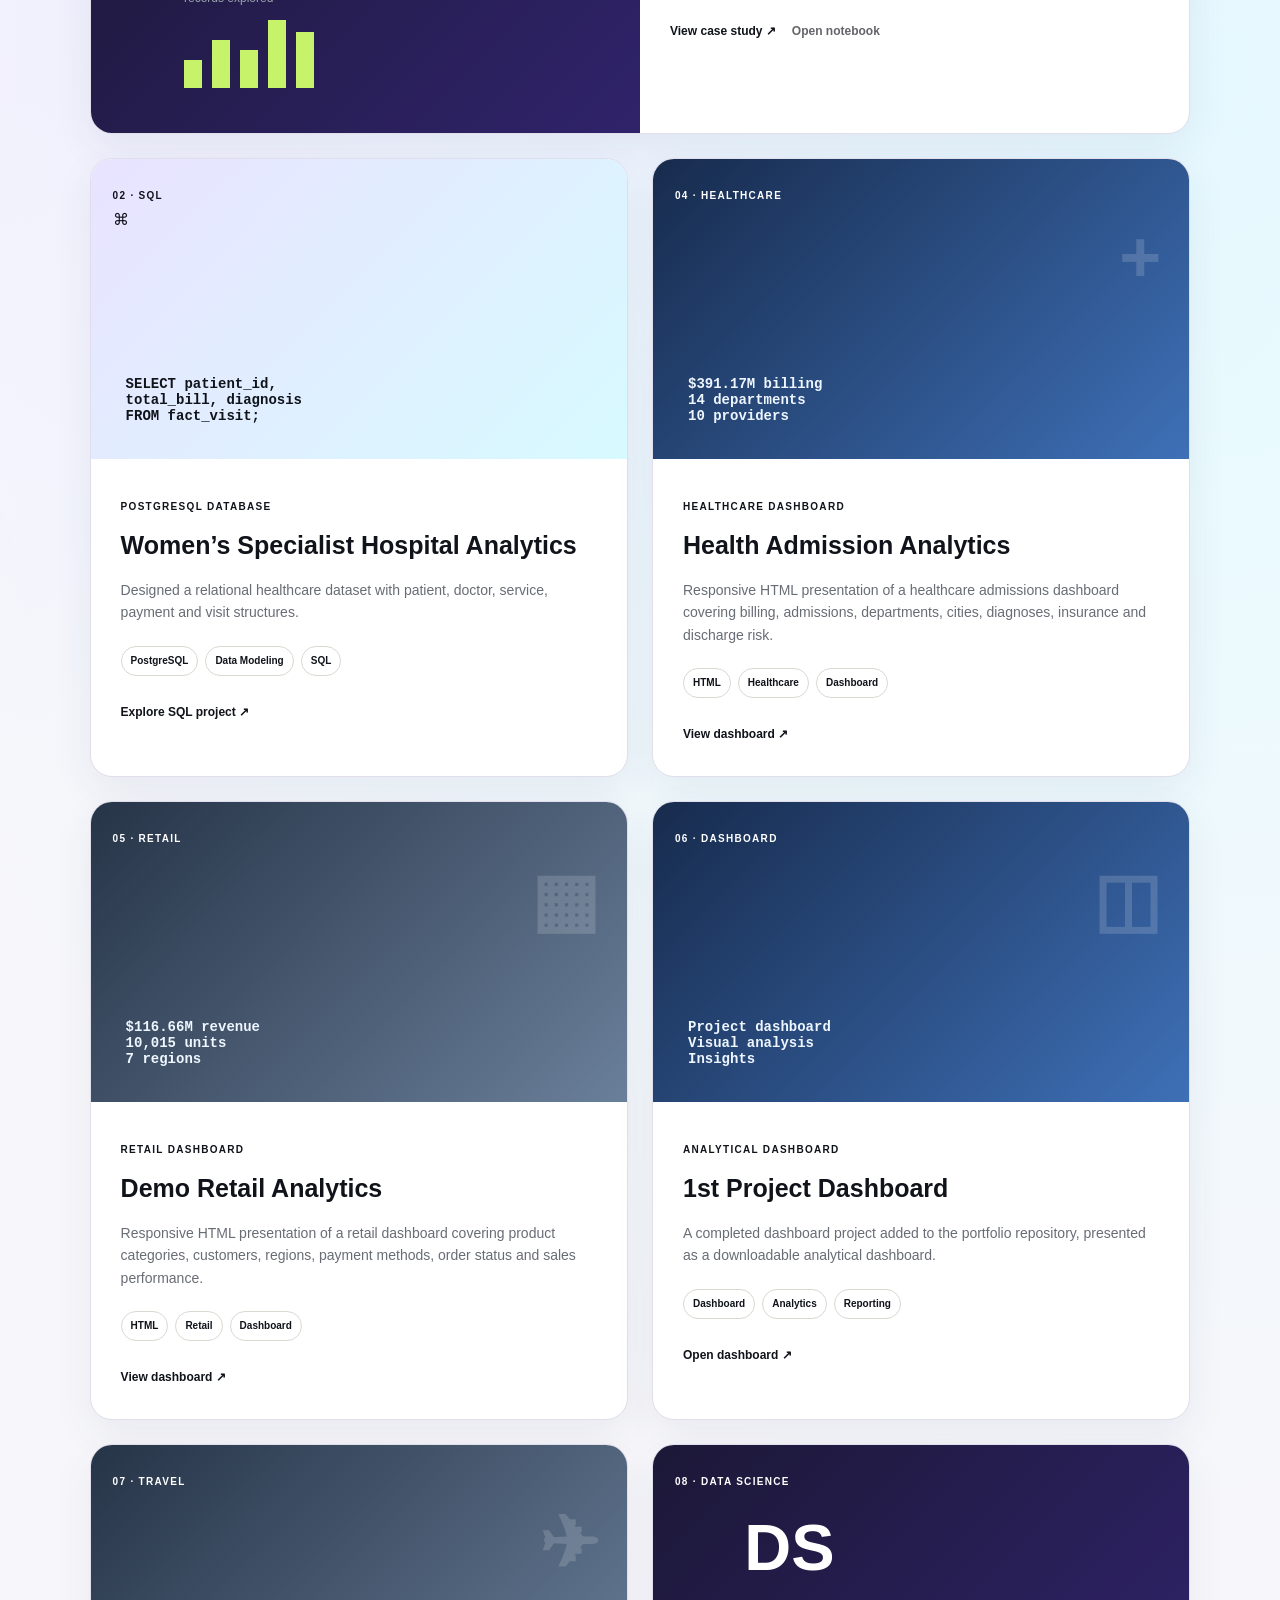
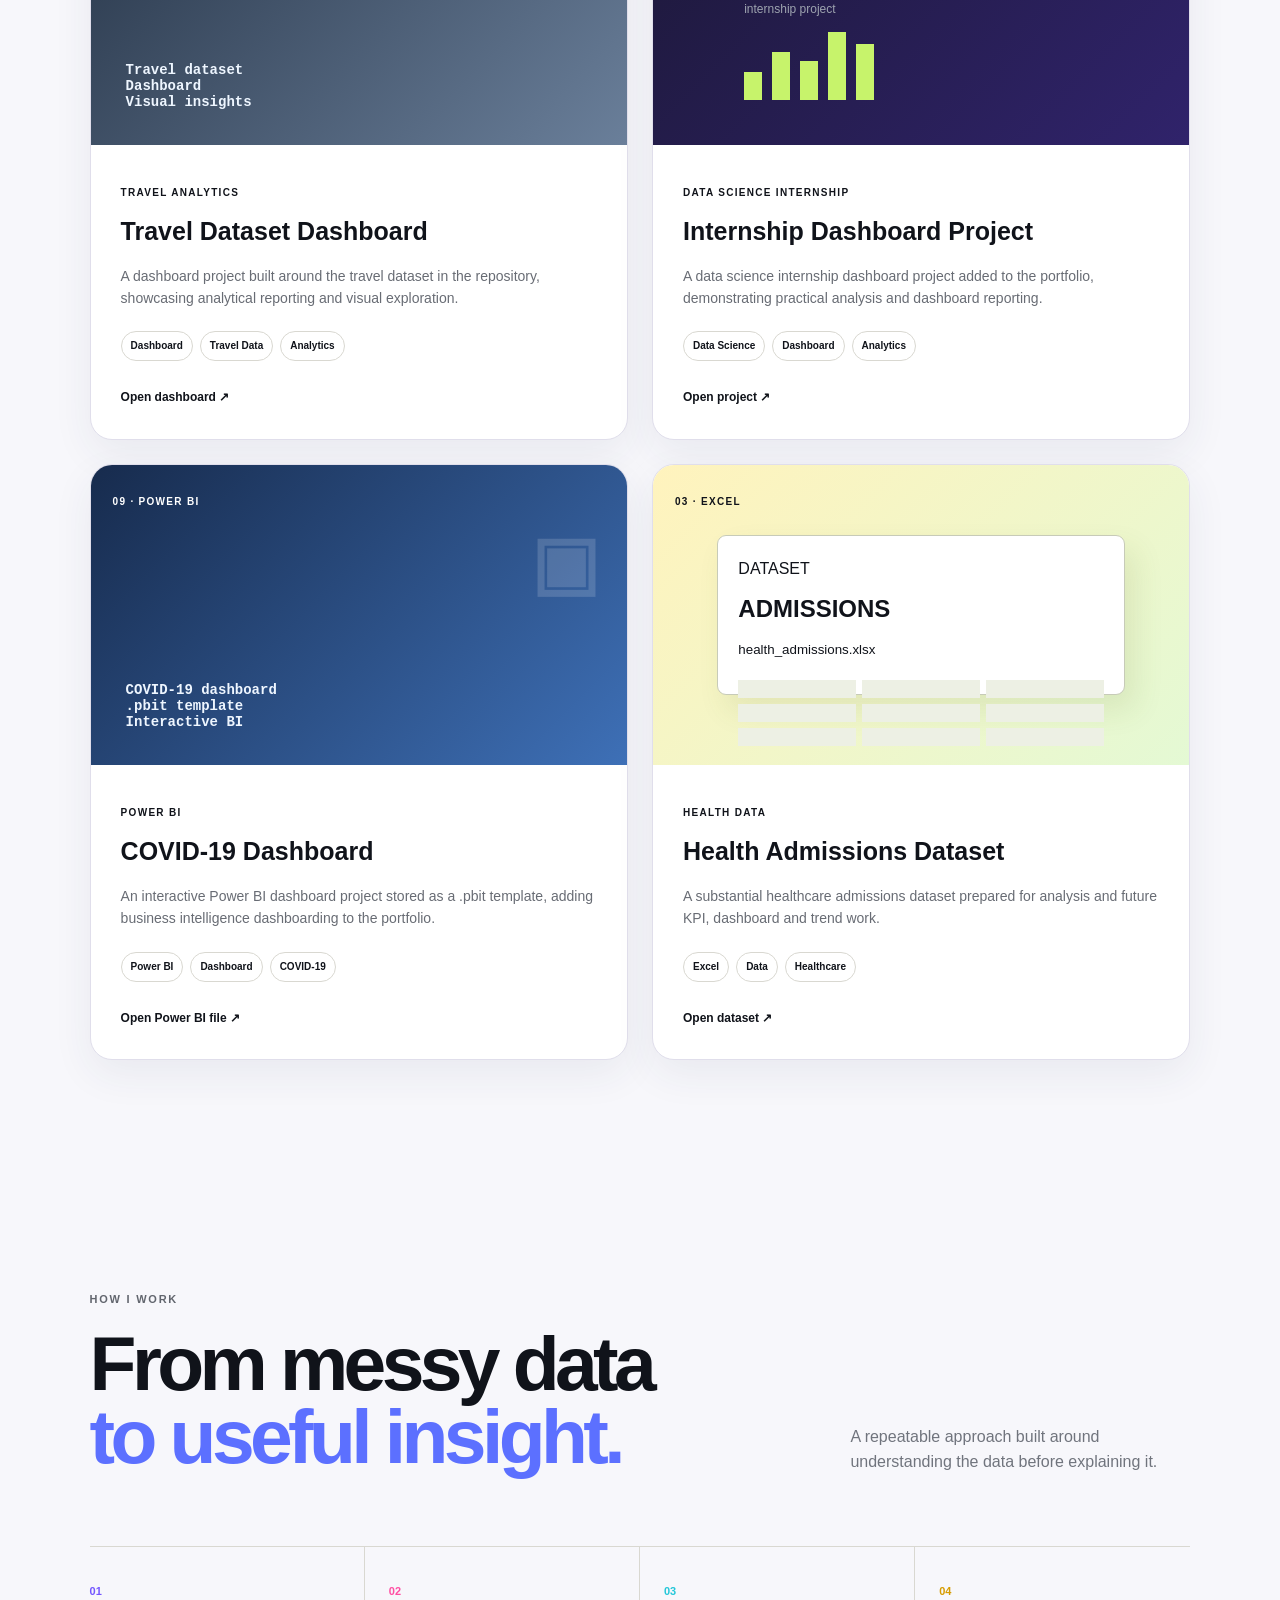
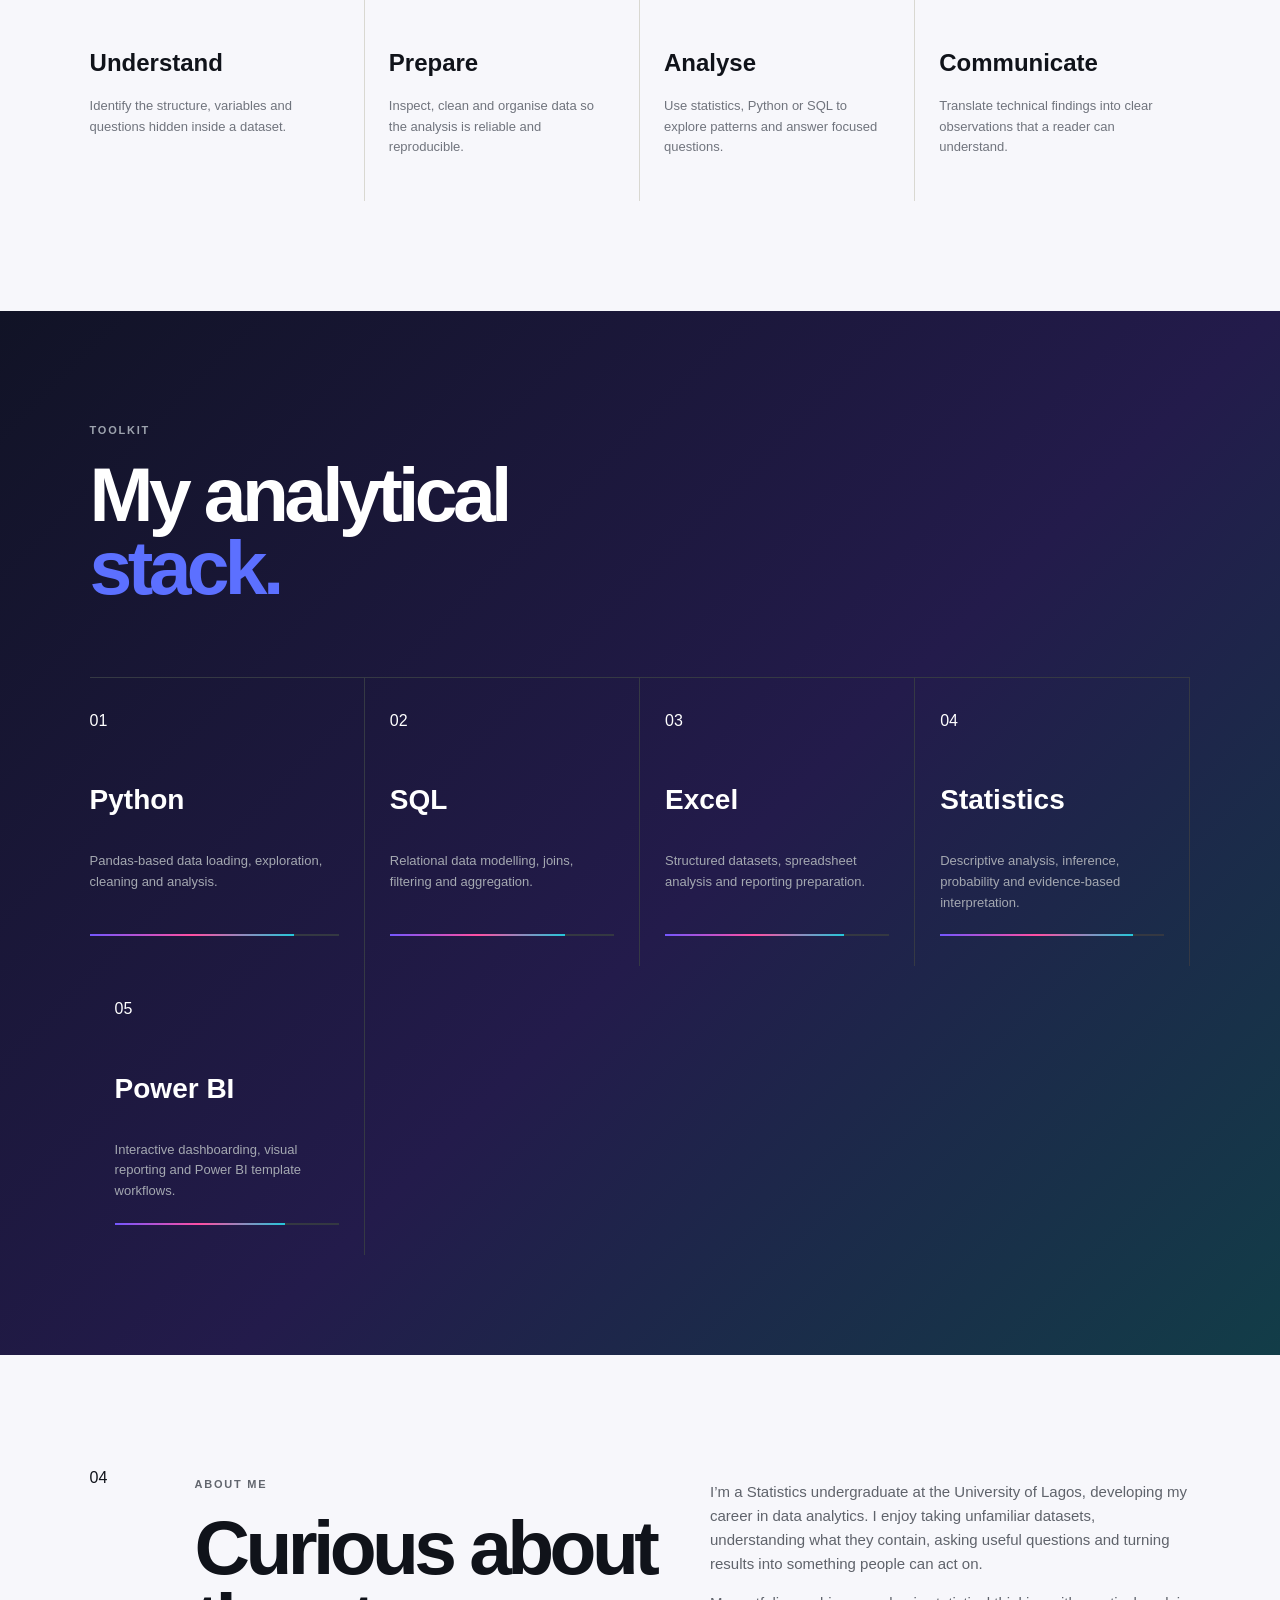
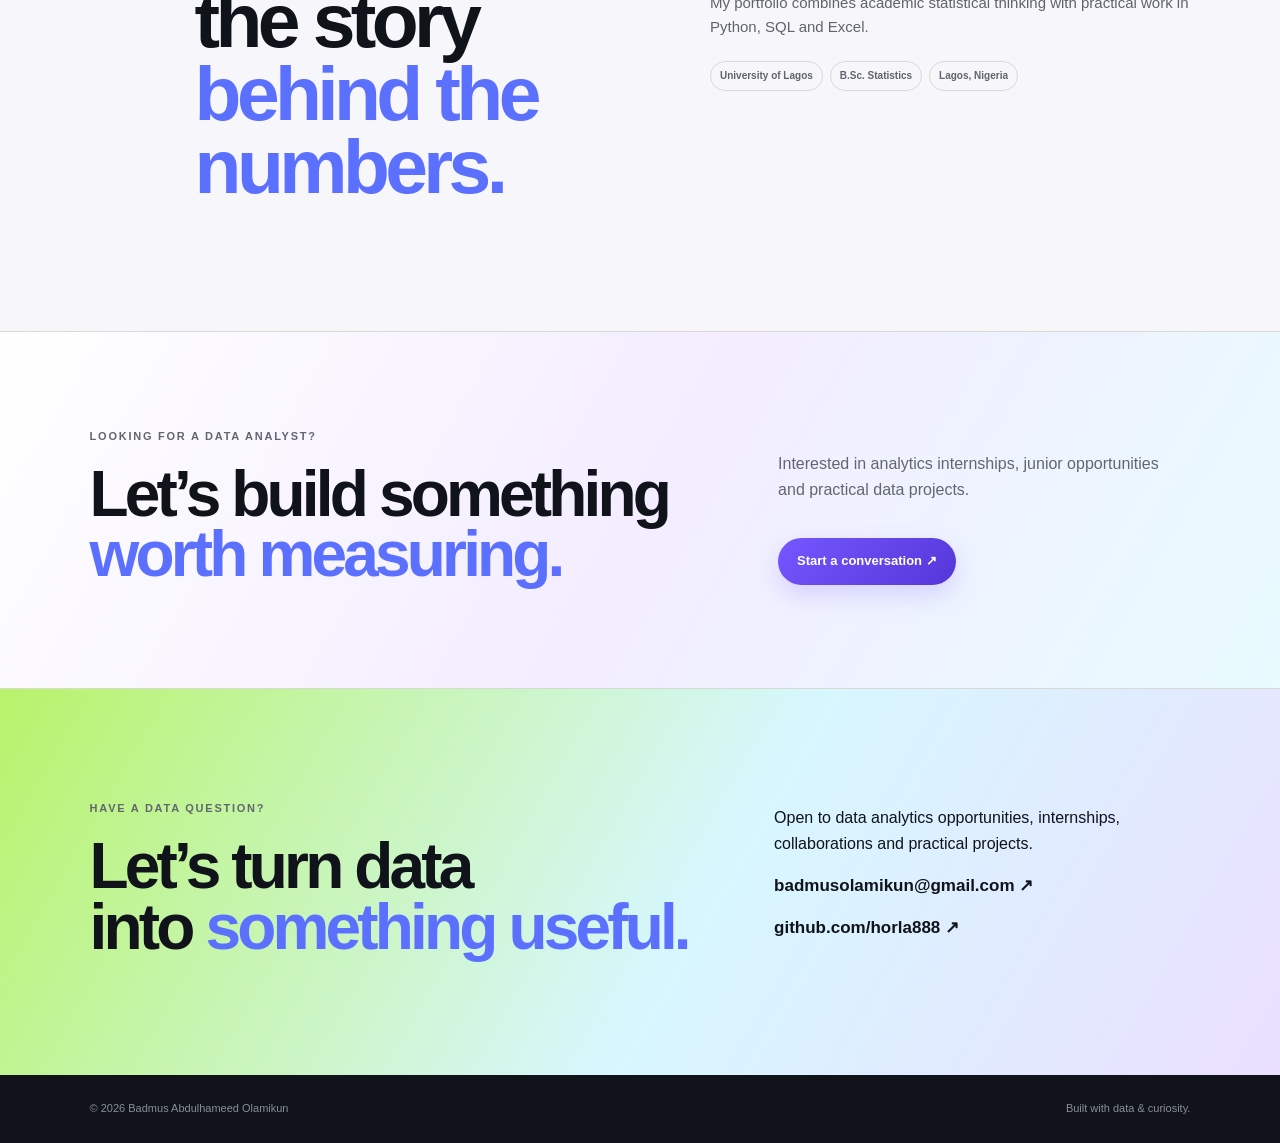
==== commit 238c97fc: "Showcase new dashboards and Power BI in portfolio" ====
--- a/index.html
+++ b/index.html
@@ -1,7 +1,7 @@
-<!doctype html><html lang="en"><head><meta charset="utf-8"><meta name="viewport" content="width=device-width,initial-scale=1"><meta name="description" content="Badmus Abdulhameed Olamikun — Data Analyst portfolio."><title>Badmus Abdulhameed Olamikun | Data Analyst</title><link rel="stylesheet" href="styles.css"></head><body><header class="nav"><a class="brand" href="#top"><span>BA</span><strong>Abdulhameed</strong></a><nav><a href="#work">Work</a><a href="#skills">Skills</a><a href="#about">About</a><a href="#contact">Contact</a></nav><a class="nav-cta" href="mailto:badmusolamikun@gmail.com">Let's talk ↗</a></header><main id="top"><section class="hero"><div><p class="eyebrow">DATA ANALYST · LAGOS, NIGERIA</p><h1>Turning <em>raw data</em><br>into clear decisions.</h1><p class="lead">I’m Badmus Abdulhameed Olamikun, a Statistics undergraduate building practical data analysis solutions with Python, SQL, Excel and statistical thinking.</p><div class="actions"><a class="button primary" href="#work">Explore my work ↓</a><a class="button ghost" href="mailto:badmusolamikun@gmail.com">Get in touch</a></div><div class="quick-stats"><div><b>4+</b><span>Core tools</span></div><div><b>3</b><span>Featured projects</span></div><div><b>Stats</b><span>Foundation</span></div></div></div><div class="hero-card"><div class="code-window"><div class="dots"><i></i><i></i><i></i></div><pre><span class="muted"># analysis mindset</span>
+<!doctype html><html lang="en"><head><meta charset="utf-8"><meta name="viewport" content="width=device-width,initial-scale=1"><meta name="description" content="Badmus Abdulhameed Olamikun — Data Analyst portfolio."><title>Badmus Abdulhameed Olamikun | Data Analyst</title><link rel="stylesheet" href="styles.css"></head><body><header class="nav"><a class="brand" href="#top"><span>BA</span><strong>Abdulhameed</strong></a><nav><a href="#work">Work</a><a href="#skills">Skills</a><a href="#about">About</a><a href="#contact">Contact</a></nav><a class="nav-cta" href="mailto:badmusolamikun@gmail.com">Let's talk ↗</a></header><main id="top"><section class="hero"><div><p class="eyebrow">DATA ANALYST · LAGOS, NIGERIA</p><h1>Turning <em>raw data</em><br>into clear decisions.</h1><p class="lead">I’m Badmus Abdulhameed Olamikun, a Statistics undergraduate building practical data analysis solutions with Python, SQL, Excel and statistical thinking.</p><div class="actions"><a class="button primary" href="#work">Explore my work ↓</a><a class="button ghost" href="mailto:badmusolamikun@gmail.com">Get in touch</a></div><div class="quick-stats"><div><b>5+</b><span>Core tools</span></div><div><b>8+</b><span>Portfolio projects</span></div><div><b>Stats</b><span>Foundation</span></div></div></div><div class="hero-card"><div class="code-window"><div class="dots"><i></i><i></i><i></i></div><pre><span class="muted"># analysis mindset</span>
 <span class="key">import</span> pandas <span class="key">as</span> pd
 
 data = pd.read_csv(<span class="str">"dataset.csv"</span>)
 insights = data.<span class="fn">groupby</span>(<span class="str">"category"</span>).<span class="fn">mean</span>()
 
-<span class="key">print</span>(insights)</pre></div><div class="floating-chip chip-one">⌁ Python + Pandas</div><div class="floating-chip chip-two">▦ SQL + PostgreSQL</div><div class="floating-chip chip-three">▤ Excel</div></div></section><div class="colour-ribbon"><span>PYTHON</span><span>SQL</span><span>EXCEL</span><span>STATISTICS</span><span>POWER BI</span><span>INSIGHTS</span></div><section class="marquee"><span>PYTHON</span><i>✦</i><span>SQL</span><i>✦</i><span>EXCEL</span><i>✦</i><span>STATISTICS</span><i>✦</i><span>DATA STORYTELLING</span></section><section id="work" class="section"><div class="section-head"><div><p class="eyebrow">SELECTED WORK</p><h2>Projects that show<br><span>how I think with data.</span></h2><p class="section-kicker">REAL DATA · REAL QUESTIONS · CLEAR OUTPUTS</p></div><p class="section-note">Hands-on analysis, database design and data practice.</p></div><div class="projects"><article class="project project-featured"><div class="project-visual python"><span class="visual-label">01 · PYTHON</span><div class="mini-chart"><b>1000</b><span>records explored</span><div class="bars"><i></i><i></i><i></i><i></i><i></i></div></div></div><div class="project-body"><p class="tag">PANDAS DATA ANALYSIS</p><h3>Students Performance Analysis</h3><p>Explored a 1,000-row student performance dataset using Pandas, covering data loading, inspection and descriptive exploration.</p><div class="tech"><span>Python</span><span>Pandas</span><span>Jupyter</span><span>EDA</span></div><div class="project-links"><a class="project-link" href="students-performance-case-study.html">View case study ↗</a><a class="project-link secondary-link" href="BadmusAbdulhameed%20pandas%20data%20analysis%20assessment.ipynb">Open notebook</a></div></div></article><article class="project"><div class="project-visual sql"><span class="visual-label">02 · SQL</span><div class="db-icon">⌘</div><div class="sql-lines"><span>SELECT patient_id,</span><span>total_bill, diagnosis</span><span>FROM fact_visit;</span></div></div><div class="project-body"><p class="tag">POSTGRESQL DATABASE</p><h3>Women’s Specialist Hospital Analytics</h3><p>Designed a relational healthcare dataset with patient, doctor, service, payment and visit structures.</p><div class="tech"><span>PostgreSQL</span><span>Data Modeling</span><span>SQL</span></div><a class="project-link" href="HospitalDatabase_postgresql.sql">Explore SQL project ↗</a></div></article><article class="project"><div class="project-visual dashboard"><span class="visual-label">04 · HEALTHCARE</span><div class="db-icon">+</div><div class="sql-lines"><span>$391.17M billing</span><span>14 departments</span><span>10 providers</span></div></div><div class="project-body"><p class="tag">HEALTHCARE DASHBOARD</p><h3>Health Admission Analytics</h3><p>Responsive HTML presentation of a healthcare admissions dashboard covering billing, admissions, departments, cities, diagnoses, insurance and discharge risk.</p><div class="tech"><span>HTML</span><span>Healthcare</span><span>Dashboard</span></div><a class="project-link" href="health-admission-dashboard.html">View dashboard ↗</a></div></article><article class="project"><div class="project-visual dashboard retail"><span class="visual-label">05 · RETAIL</span><div class="db-icon">▦</div><div class="sql-lines"><span>$116.66M revenue</span><span>10,015 units</span><span>7 regions</span></div></div><div class="project-body"><p class="tag">RETAIL DASHBOARD</p><h3>Demo Retail Analytics</h3><p>Responsive HTML presentation of a retail dashboard covering product categories, customers, regions, payment methods, order status and sales performance.</p><div class="tech"><span>HTML</span><span>Retail</span><span>Dashboard</span></div><a class="project-link" href="retail-analytical-dashboard.html">View dashboard ↗</a></div></article><article class="project"><div class="project-visual excel"><span class="visual-label">03 · EXCEL</span><div class="sheet"><span>DATASET</span><b>ADMISSIONS</b><small>health_admissions.xlsx</small><div class="sheet-grid"><i></i><i></i><i></i><i></i><i></i><i></i><i></i><i></i><i></i></div></div></div><div class="project-body"><p class="tag">HEALTH DATA</p><h3>Health Admissions Dataset</h3><p>A substantial healthcare admissions dataset prepared for analysis and future KPI, dashboard and trend work.</p><div class="tech"><span>Excel</span><span>Data</span><span>Healthcare</span></div><a class="project-link" href="health_admissions.xlsx">Open dataset ↗</a></div></article></div></section><section class="process section"><div class="section-head"><div><p class="eyebrow">HOW I WORK</p><h2>From messy data<br><span>to useful insight.</span></h2></div><p class="section-note">A repeatable approach built around understanding the data before explaining it.</p></div><div class="process-grid"><div><b>01</b><h3>Understand</h3><p>Identify the structure, variables and questions hidden inside a dataset.</p></div><div><b>02</b><h3>Prepare</h3><p>Inspect, clean and organise data so the analysis is reliable and reproducible.</p></div><div><b>03</b><h3>Analyse</h3><p>Use statistics, Python or SQL to explore patterns and answer focused questions.</p></div><div><b>04</b><h3>Communicate</h3><p>Translate technical findings into clear observations that a reader can understand.</p></div></div></section><section id="skills" class="skills-section"><div class="section-head"><div><p class="eyebrow">TOOLKIT</p><h2>My analytical<br><span>stack.</span></h2></div></div><div class="skill-grid"><div class="skill"><div class="skill-no">01</div><h3>Python</h3><p>Pandas-based data loading, exploration, cleaning and analysis.</p><div class="skill-bar"><span style="width:82%"></span></div></div><div class="skill"><div class="skill-no">02</div><h3>SQL</h3><p>Relational data modelling, joins, filtering and aggregation.</p><div class="skill-bar"><span style="width:78%"></span></div></div><div class="skill"><div class="skill-no">03</div><h3>Excel</h3><p>Structured datasets, spreadsheet analysis and reporting preparation.</p><div class="skill-bar"><span style="width:80%"></span></div></div><div class="skill"><div class="skill-no">04</div><h3>Statistics</h3><p>Descriptive analysis, inference, probability and evidence-based interpretation.</p><div class="skill-bar"><span style="width:86%"></span></div></div></div></section><section id="about" class="about section"><div class="about-number">04</div><div><p class="eyebrow">ABOUT ME</p><h2>Curious about the story<br><span>behind the numbers.</span></h2></div><div class="about-copy"><p>I’m a Statistics undergraduate at the University of Lagos, developing my career in data analytics. I enjoy taking unfamiliar datasets, understanding what they contain, asking useful questions and turning results into something people can act on.</p><p>My portfolio combines academic statistical thinking with practical work in Python, SQL and Excel.</p><div class="about-pills"><span>University of Lagos</span><span>B.Sc. Statistics</span><span>Lagos, Nigeria</span></div></div></section><section class="cta-strip"><div><p class="eyebrow">LOOKING FOR A DATA ANALYST?</p><h2>Let’s build something<br><span>worth measuring.</span></h2></div><div><p>Interested in analytics internships, junior opportunities and practical data projects.</p><a class="button primary" href="mailto:badmusolamikun@gmail.com">Start a conversation ↗</a></div></section><section id="contact" class="contact"><div><p class="eyebrow">HAVE A DATA QUESTION?</p><h2>Let’s turn data<br>into <em>something useful.</em></h2></div><div class="contact-right"><p>Open to data analytics opportunities, internships, collaborations and practical projects.</p><a class="email-link" href="mailto:badmusolamikun@gmail.com">badmusolamikun@gmail.com ↗</a><a class="github-link" href="https://github.com/horla888">github.com/horla888 ↗</a></div></section></main><footer><span>© 2026 Badmus Abdulhameed Olamikun</span><span>Built with data & curiosity.</span></footer><script src="script.js"></script></body></html>+<span class="key">print</span>(insights)</pre></div><div class="floating-chip chip-one">⌁ Python + Pandas</div><div class="floating-chip chip-two">▦ SQL + PostgreSQL</div><div class="floating-chip chip-three">▤ Excel</div><div class="floating-chip chip-four">▣ Power BI</div></div></section><div class="colour-ribbon"><span>PYTHON</span><span>SQL</span><span>EXCEL</span><span>STATISTICS</span><span>POWER BI</span><span>INSIGHTS</span></div><section class="marquee"><span>PYTHON</span><i>✦</i><span>SQL</span><i>✦</i><span>EXCEL</span><i>✦</i><span>STATISTICS</span><i>✦</i><span>DATA STORYTELLING</span></section><section id="work" class="section"><div class="section-head"><div><p class="eyebrow">SELECTED WORK</p><h2>Projects that show<br><span>how I think with data.</span></h2><p class="section-kicker">REAL DATA · REAL QUESTIONS · CLEAR OUTPUTS</p></div><p class="section-note">Hands-on analysis, database design and data practice.</p></div><div class="projects"><article class="project project-featured"><div class="project-visual python"><span class="visual-label">01 · PYTHON</span><div class="mini-chart"><b>1000</b><span>records explored</span><div class="bars"><i></i><i></i><i></i><i></i><i></i></div></div></div><div class="project-body"><p class="tag">PANDAS DATA ANALYSIS</p><h3>Students Performance Analysis</h3><p>Explored a 1,000-row student performance dataset using Pandas, covering data loading, inspection and descriptive exploration.</p><div class="tech"><span>Python</span><span>Pandas</span><span>Jupyter</span><span>EDA</span></div><div class="project-links"><a class="project-link" href="students-performance-case-study.html">View case study ↗</a><a class="project-link secondary-link" href="BadmusAbdulhameed%20pandas%20data%20analysis%20assessment.ipynb">Open notebook</a></div></div></article><article class="project"><div class="project-visual sql"><span class="visual-label">02 · SQL</span><div class="db-icon">⌘</div><div class="sql-lines"><span>SELECT patient_id,</span><span>total_bill, diagnosis</span><span>FROM fact_visit;</span></div></div><div class="project-body"><p class="tag">POSTGRESQL DATABASE</p><h3>Women’s Specialist Hospital Analytics</h3><p>Designed a relational healthcare dataset with patient, doctor, service, payment and visit structures.</p><div class="tech"><span>PostgreSQL</span><span>Data Modeling</span><span>SQL</span></div><a class="project-link" href="HospitalDatabase_postgresql.sql">Explore SQL project ↗</a></div></article><article class="project"><div class="project-visual dashboard"><span class="visual-label">04 · HEALTHCARE</span><div class="db-icon">+</div><div class="sql-lines"><span>$391.17M billing</span><span>14 departments</span><span>10 providers</span></div></div><div class="project-body"><p class="tag">HEALTHCARE DASHBOARD</p><h3>Health Admission Analytics</h3><p>Responsive HTML presentation of a healthcare admissions dashboard covering billing, admissions, departments, cities, diagnoses, insurance and discharge risk.</p><div class="tech"><span>HTML</span><span>Healthcare</span><span>Dashboard</span></div><a class="project-link" href="health-admission-dashboard.html">View dashboard ↗</a></div></article><article class="project"><div class="project-visual dashboard retail"><span class="visual-label">05 · RETAIL</span><div class="db-icon">▦</div><div class="sql-lines"><span>$116.66M revenue</span><span>10,015 units</span><span>7 regions</span></div></div><div class="project-body"><p class="tag">RETAIL DASHBOARD</p><h3>Demo Retail Analytics</h3><p>Responsive HTML presentation of a retail dashboard covering product categories, customers, regions, payment methods, order status and sales performance.</p><div class="tech"><span>HTML</span><span>Retail</span><span>Dashboard</span></div><a class="project-link" href="retail-analytical-dashboard.html">View dashboard ↗</a></div></article><article class="project"><div class="project-visual dashboard"><span class="visual-label">06 · DASHBOARD</span><div class="db-icon">◫</div><div class="sql-lines"><span>Project dashboard</span><span>Visual analysis</span><span>Insights</span></div></div><div class="project-body"><p class="tag">ANALYTICAL DASHBOARD</p><h3>1st Project Dashboard</h3><p>A completed dashboard project added to the portfolio repository, presented as a downloadable analytical dashboard.</p><div class="tech"><span>Dashboard</span><span>Analytics</span><span>Reporting</span></div><a class="project-link" href="1st%20project%20dashboard.pdf">Open dashboard ↗</a></div></article><article class="project"><div class="project-visual dashboard retail"><span class="visual-label">07 · TRAVEL</span><div class="db-icon">✈</div><div class="sql-lines"><span>Travel dataset</span><span>Dashboard</span><span>Visual insights</span></div></div><div class="project-body"><p class="tag">TRAVEL ANALYTICS</p><h3>Travel Dataset Dashboard</h3><p>A dashboard project built around the travel dataset in the repository, showcasing analytical reporting and visual exploration.</p><div class="tech"><span>Dashboard</span><span>Travel Data</span><span>Analytics</span></div><a class="project-link" href="DASHBOARD%20FOR%20TRAVEL_DATASET.pdf">Open dashboard ↗</a></div></article><article class="project"><div class="project-visual python"><span class="visual-label">08 · DATA SCIENCE</span><div class="mini-chart"><b>DS</b><span>internship project</span><div class="bars"><i></i><i></i><i></i><i></i><i></i></div></div></div><div class="project-body"><p class="tag">DATA SCIENCE INTERNSHIP</p><h3>Internship Dashboard Project</h3><p>A data science internship dashboard project added to the portfolio, demonstrating practical analysis and dashboard reporting.</p><div class="tech"><span>Data Science</span><span>Dashboard</span><span>Analytics</span></div><a class="project-link" href="DS-internship%20dashboard%20project1.pdf">Open project ↗</a></div></article><article class="project"><div class="project-visual dashboard"><span class="visual-label">09 · POWER BI</span><div class="db-icon">▣</div><div class="sql-lines"><span>COVID-19 dashboard</span><span>.pbit template</span><span>Interactive BI</span></div></div><div class="project-body"><p class="tag">POWER BI</p><h3>COVID-19 Dashboard</h3><p>An interactive Power BI dashboard project stored as a .pbit template, adding business intelligence dashboarding to the portfolio.</p><div class="tech"><span>Power BI</span><span>Dashboard</span><span>COVID-19</span></div><a class="project-link" href="Data%20Science%20and%20Analytics%20Gp10%20Covid-19%20Dashboard.pbit">Open Power BI file ↗</a></div></article><article class="project"><div class="project-visual excel"><span class="visual-label">03 · EXCEL</span><div class="sheet"><span>DATASET</span><b>ADMISSIONS</b><small>health_admissions.xlsx</small><div class="sheet-grid"><i></i><i></i><i></i><i></i><i></i><i></i><i></i><i></i><i></i></div></div></div><div class="project-body"><p class="tag">HEALTH DATA</p><h3>Health Admissions Dataset</h3><p>A substantial healthcare admissions dataset prepared for analysis and future KPI, dashboard and trend work.</p><div class="tech"><span>Excel</span><span>Data</span><span>Healthcare</span></div><a class="project-link" href="health_admissions.xlsx">Open dataset ↗</a></div></article></div></section><section class="process section"><div class="section-head"><div><p class="eyebrow">HOW I WORK</p><h2>From messy data<br><span>to useful insight.</span></h2></div><p class="section-note">A repeatable approach built around understanding the data before explaining it.</p></div><div class="process-grid"><div><b>01</b><h3>Understand</h3><p>Identify the structure, variables and questions hidden inside a dataset.</p></div><div><b>02</b><h3>Prepare</h3><p>Inspect, clean and organise data so the analysis is reliable and reproducible.</p></div><div><b>03</b><h3>Analyse</h3><p>Use statistics, Python or SQL to explore patterns and answer focused questions.</p></div><div><b>04</b><h3>Communicate</h3><p>Translate technical findings into clear observations that a reader can understand.</p></div></div></section><section id="skills" class="skills-section"><div class="section-head"><div><p class="eyebrow">TOOLKIT</p><h2>My analytical<br><span>stack.</span></h2></div></div><div class="skill-grid"><div class="skill"><div class="skill-no">01</div><h3>Python</h3><p>Pandas-based data loading, exploration, cleaning and analysis.</p><div class="skill-bar"><span style="width:82%"></span></div></div><div class="skill"><div class="skill-no">02</div><h3>SQL</h3><p>Relational data modelling, joins, filtering and aggregation.</p><div class="skill-bar"><span style="width:78%"></span></div></div><div class="skill"><div class="skill-no">03</div><h3>Excel</h3><p>Structured datasets, spreadsheet analysis and reporting preparation.</p><div class="skill-bar"><span style="width:80%"></span></div></div><div class="skill"><div class="skill-no">04</div><h3>Statistics</h3><p>Descriptive analysis, inference, probability and evidence-based interpretation.</p><div class="skill-bar"><span style="width:86%"></span></div></div><div class="skill"><div class="skill-no">05</div><h3>Power BI</h3><p>Interactive dashboarding, visual reporting and Power BI template workflows.</p><div class="skill-bar"><span style="width:76%"></span></div></div></div></section><section id="about" class="about section"><div class="about-number">04</div><div><p class="eyebrow">ABOUT ME</p><h2>Curious about the story<br><span>behind the numbers.</span></h2></div><div class="about-copy"><p>I’m a Statistics undergraduate at the University of Lagos, developing my career in data analytics. I enjoy taking unfamiliar datasets, understanding what they contain, asking useful questions and turning results into something people can act on.</p><p>My portfolio combines academic statistical thinking with practical work in Python, SQL and Excel.</p><div class="about-pills"><span>University of Lagos</span><span>B.Sc. Statistics</span><span>Lagos, Nigeria</span></div></div></section><section class="cta-strip"><div><p class="eyebrow">LOOKING FOR A DATA ANALYST?</p><h2>Let’s build something<br><span>worth measuring.</span></h2></div><div><p>Interested in analytics internships, junior opportunities and practical data projects.</p><a class="button primary" href="mailto:badmusolamikun@gmail.com">Start a conversation ↗</a></div></section><section id="contact" class="contact"><div><p class="eyebrow">HAVE A DATA QUESTION?</p><h2>Let’s turn data<br>into <em>something useful.</em></h2></div><div class="contact-right"><p>Open to data analytics opportunities, internships, collaborations and practical projects.</p><a class="email-link" href="mailto:badmusolamikun@gmail.com">badmusolamikun@gmail.com ↗</a><a class="github-link" href="https://github.com/horla888">github.com/horla888 ↗</a></div></section></main><footer><span>© 2026 Badmus Abdulhameed Olamikun</span><span>Built with data & curiosity.</span></footer><script src="script.js"></script></body></html>
--- a/styles.css
+++ b/styles.css
@@ -14,3 +14,8 @@
 .case-hero{padding:110px 7vw 80px;background:linear-gradient(135deg,#17152d,#38266d 55%,#0d5860);color:#fff;position:relative;overflow:hidden}.case-hero:after{content:"";position:absolute;width:360px;height:360px;border-radius:50%;right:-80px;top:-120px;background:linear-gradient(135deg,#ff4fa377,#24c7d977)}.case-hero .eyebrow{color:#b9b0ff}.case-hero h1{font-size:clamp(54px,8vw,100px);line-height:.9;letter-spacing:-.06em;max-width:950px;margin:18px 0}.case-hero h1 span{color:#ffd45a}.case-lead{max-width:760px;color:#d9d8ea;font-size:18px}.case-actions{display:flex;gap:12px;margin-top:32px}.case-page .button.ghost{color:#fff;border-color:#ffffff55;background:#ffffff12}.case-metrics{display:grid;grid-template-columns:repeat(4,1fr);padding:0 7vw;background:#fff;border-bottom:1px solid #e0deeb}.case-metrics div{padding:34px 24px;border-right:1px solid #e0deeb}.case-metrics div:first-child{padding-left:0}.case-metrics b{display:block;font-size:42px;letter-spacing:-.05em;background:linear-gradient(90deg,var(--purple),var(--pink));-webkit-background-clip:text;background-clip:text;color:transparent}.case-metrics span{font-size:11px;color:#70747d}.case-section{padding:95px 7vw;display:grid;grid-template-columns:250px 1fr;gap:50px}.case-section.split{background:#f0effa}.case-label{font-size:10px;font-weight:800;letter-spacing:.16em;color:var(--purple)}.case-copy{max-width:760px}.case-section h2{font-size:clamp(38px,5vw,68px);margin:0 0 22px}.case-copy p,.conclusion p{color:#646875;max-width:760px}.tag-cloud{display:flex;gap:8px;flex-wrap:wrap;margin-top:25px}.tag-cloud span{padding:8px 11px;border-radius:99px;background:#fff;border:1px solid #dedbed;font-size:11px;font-weight:700}.stat-cards{display:grid;grid-template-columns:repeat(3,1fr);gap:15px}.stat-cards article{background:#fff;border:1px solid #e2dfeb;border-radius:18px;padding:24px;box-shadow:0 12px 30px #34306b0b}.stat-cards span,.stat-cards small{display:block;color:#777b86;font-size:11px}.stat-cards strong{display:block;font-size:38px;margin:12px 0;background:linear-gradient(90deg,var(--purple),var(--pink));-webkit-background-clip:text;background-clip:text;color:transparent}.visual-case{background:#121427;color:#fff}.visual-case .case-label{color:#ffd45a}.workflow-card{display:grid;grid-template-columns:repeat(5,1fr);border:1px solid #ffffff20;border-radius:20px;overflow:hidden}.workflow-card div{padding:25px;border-right:1px solid #ffffff20}.workflow-card div:last-child{border:0}.workflow-card b{color:#ff4fa3;font-size:11px}.workflow-card strong,.workflow-card span{display:block}.workflow-card strong{margin:35px 0 8px;font-size:20px}.workflow-card span{color:#9da3b6;font-size:12px}.conclusion{background:linear-gradient(135deg,#fff4fb,#f2efff,#eafcff);display:block}.conclusion h2{max-width:1000px}.conclusion h2 span{color:var(--pink)}.conclusion .button{display:inline-block;margin-top:15px}
 @media(max-width:850px){.case-metrics{grid-template-columns:1fr 1fr}.case-section{grid-template-columns:1fr;gap:20px}.stat-cards{grid-template-columns:1fr 1fr}.workflow-card{grid-template-columns:1fr 1fr}.workflow-card div{border-bottom:1px solid #ffffff20}.colour-ribbon{padding-left:5vw;padding-right:5vw}.case-hero{padding-left:5vw;padding-right:5vw}}
 @media(max-width:520px){.case-metrics{grid-template-columns:1fr 1fr}.case-metrics div{padding:24px 12px}.case-metrics div:first-child{padding-left:12px}.case-section{padding:70px 5vw}.case-hero{padding:80px 5vw 65px}.case-hero h1{font-size:54px}.stat-cards{grid-template-columns:1fr}.workflow-card{grid-template-columns:1fr}.workflow-card div{border-right:0}.case-actions{flex-direction:column;align-items:flex-start}}
+
+.project-visual.dashboard{background:linear-gradient(135deg,#172b4d,#3e70b7);color:white}
+.project-visual.dashboard.retail{background:linear-gradient(135deg,#263447,#6a7f9a)}
+.project-visual.dashboard .db-icon{position:absolute;right:28px;top:62px;font-size:72px;line-height:1;color:#ffffff28;font-weight:900}
+.project-visual.dashboard .sql-lines{color:#eef6ff}
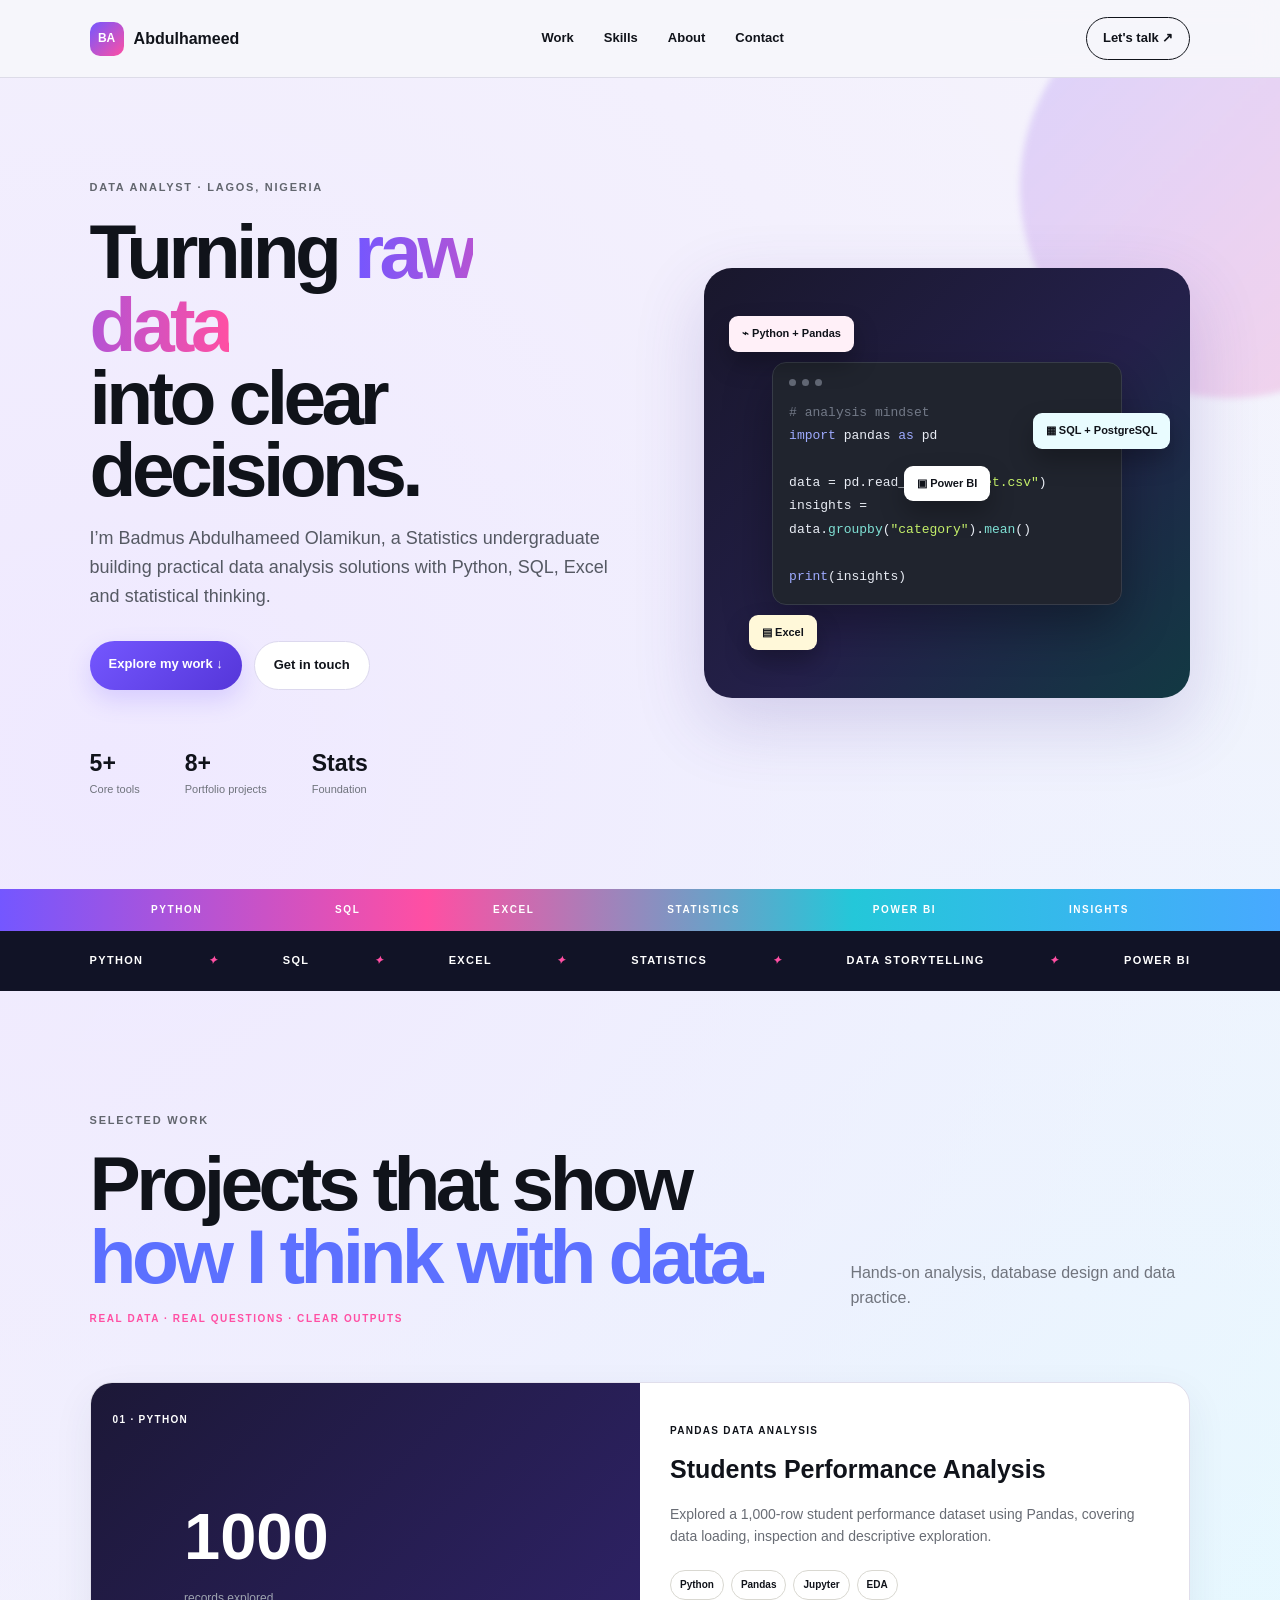
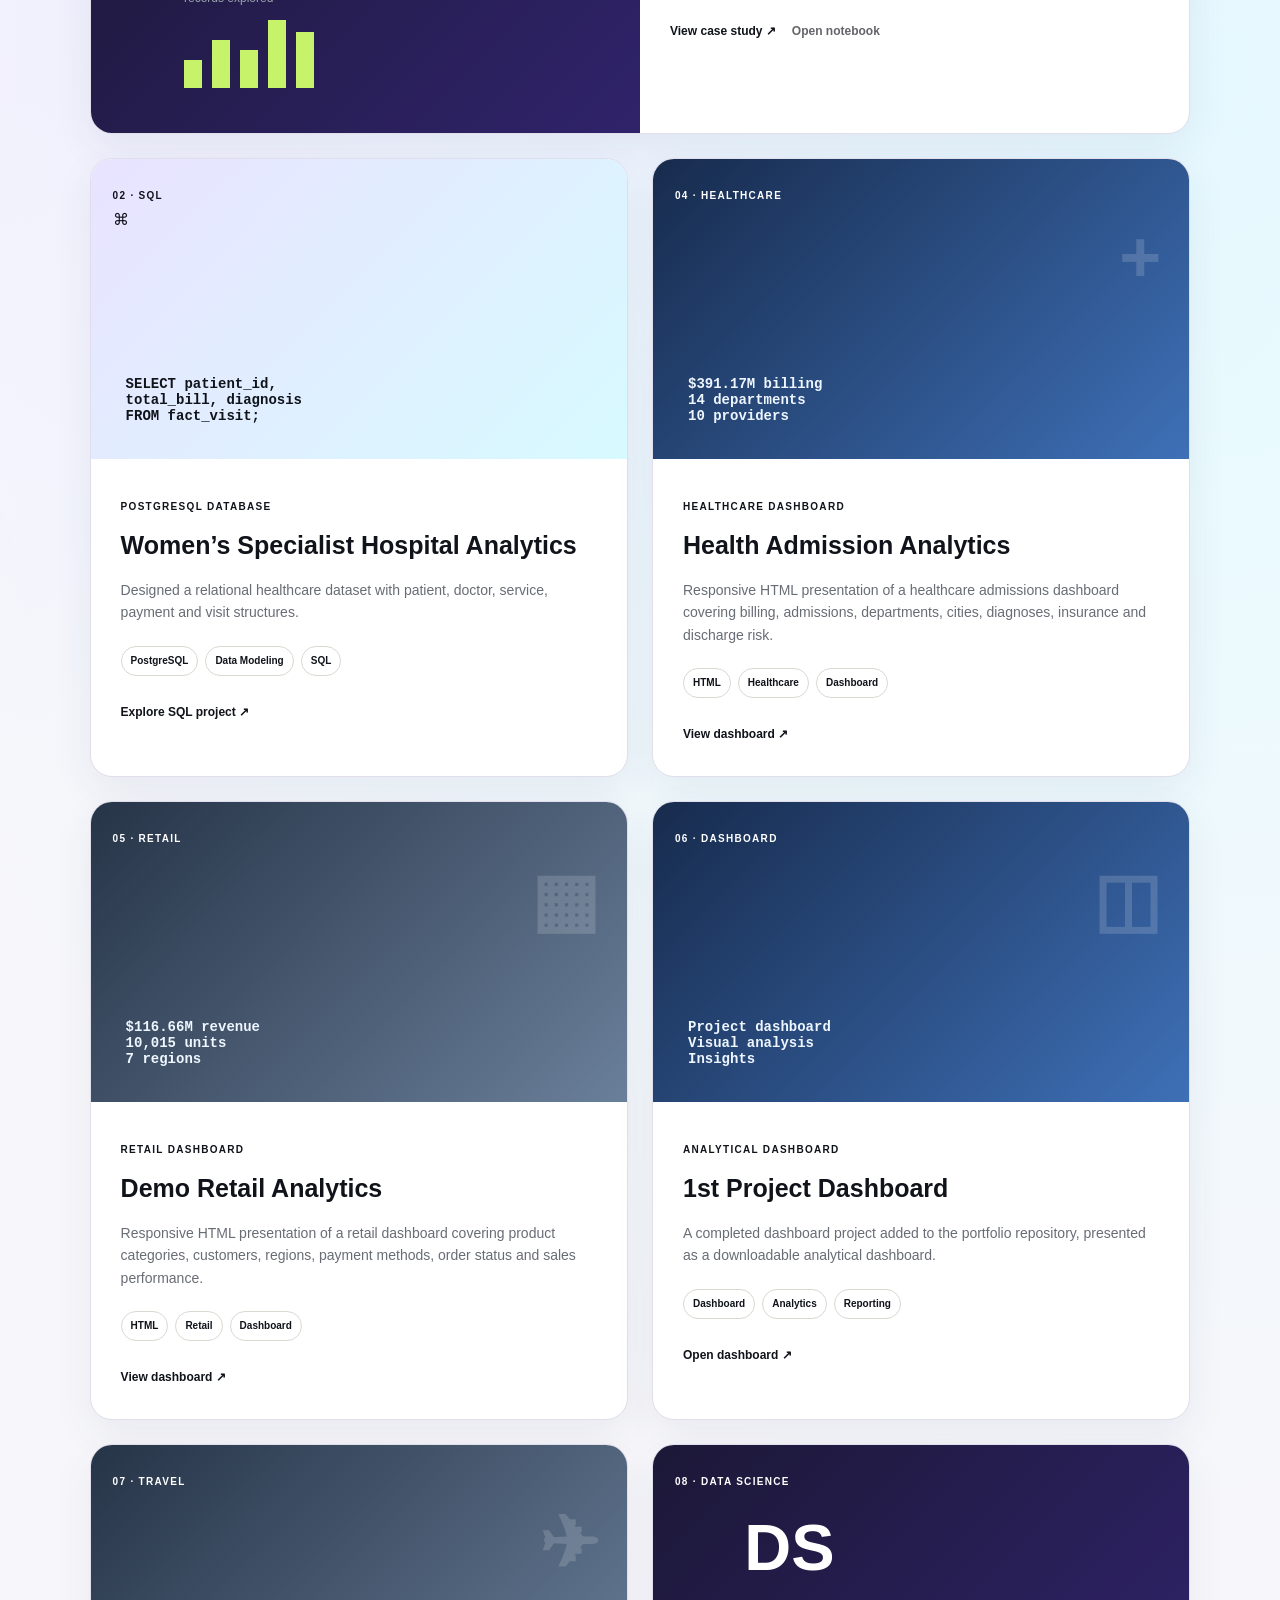
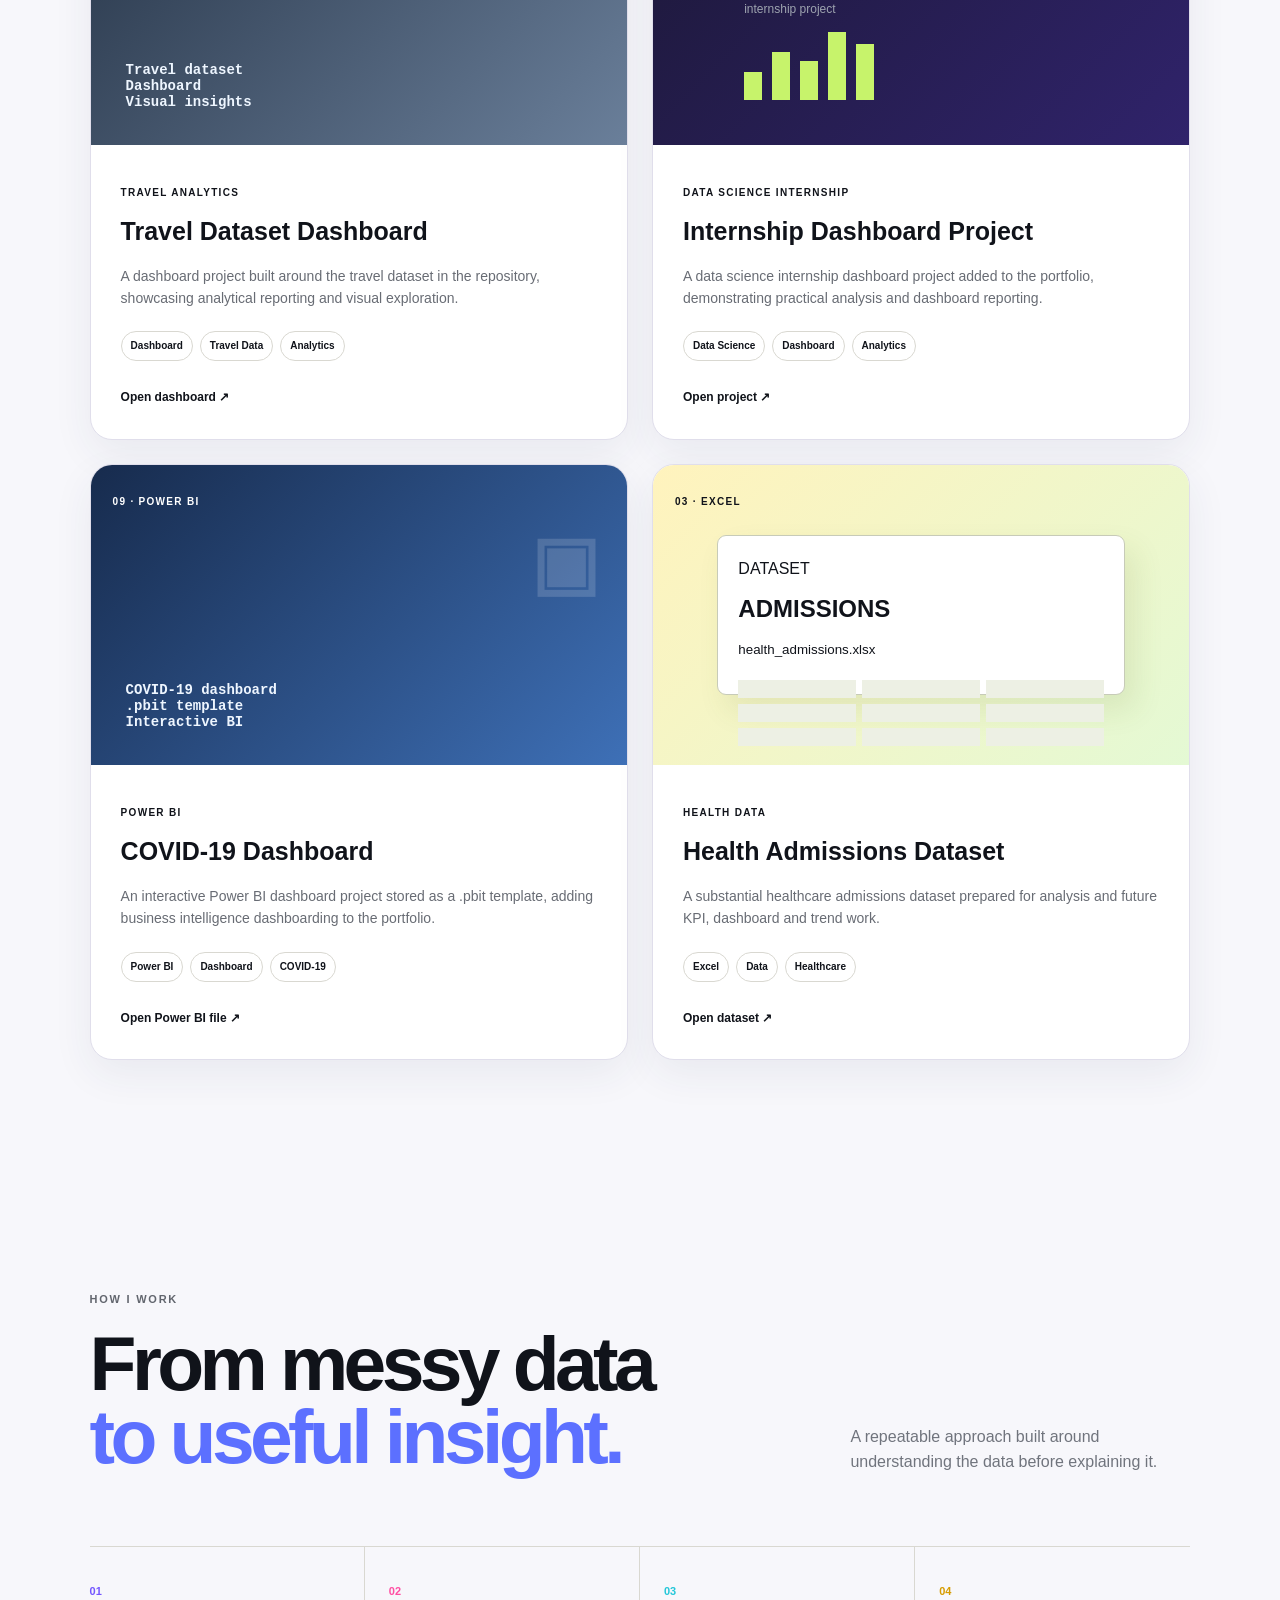
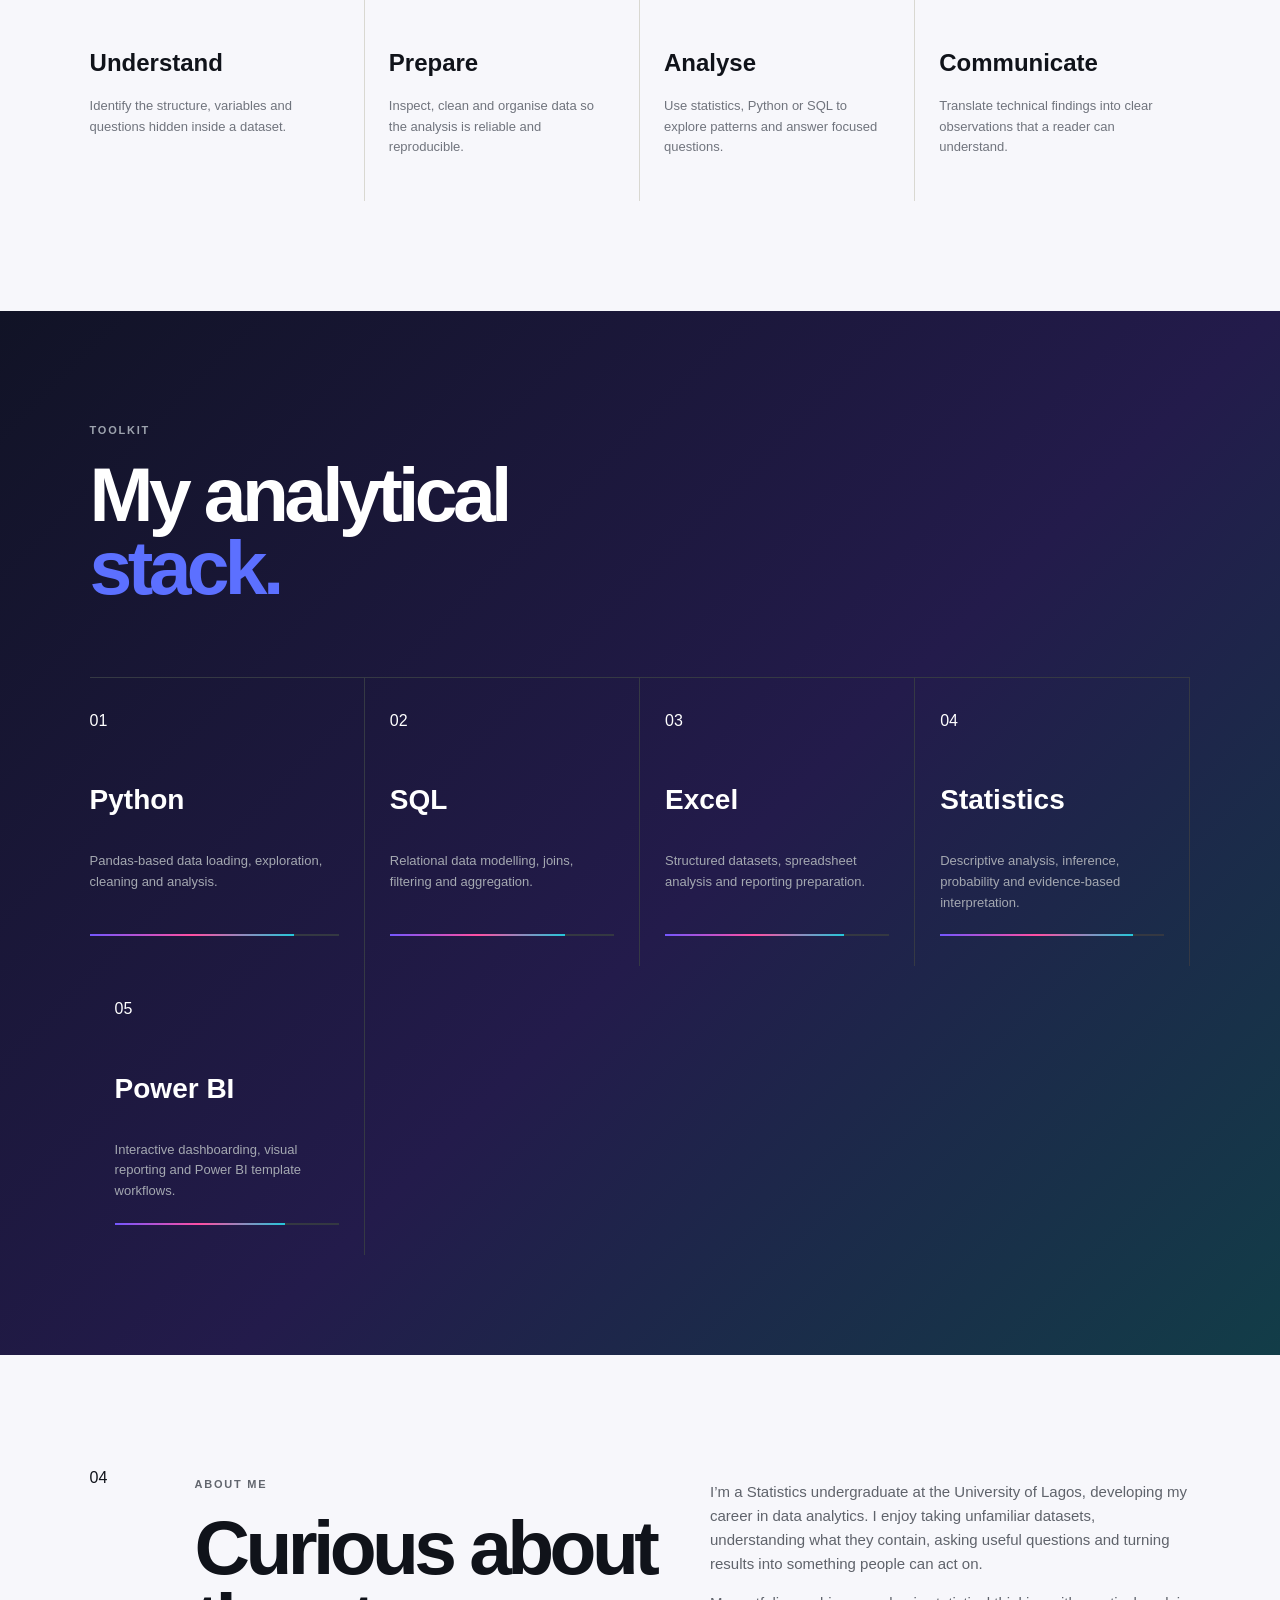
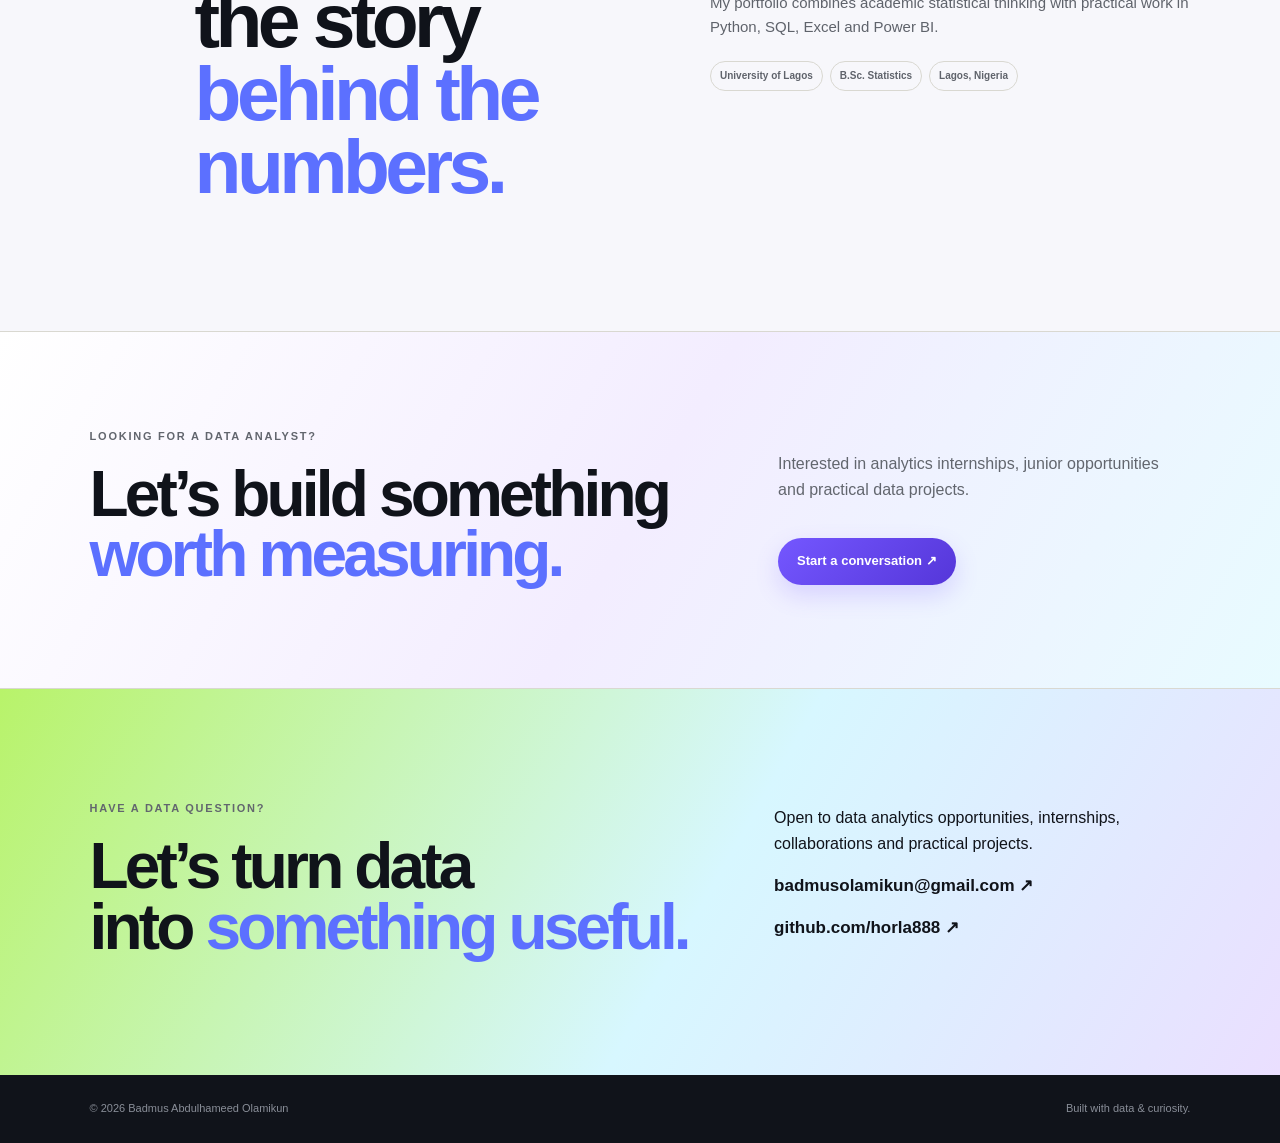
==== commit ac23bbe4: "Highlight Power BI across portfolio profile" ====
--- a/index.html
+++ b/index.html
@@ -4,4 +4,4 @@
 data = pd.read_csv(<span class="str">"dataset.csv"</span>)
 insights = data.<span class="fn">groupby</span>(<span class="str">"category"</span>).<span class="fn">mean</span>()
 
-<span class="key">print</span>(insights)</pre></div><div class="floating-chip chip-one">⌁ Python + Pandas</div><div class="floating-chip chip-two">▦ SQL + PostgreSQL</div><div class="floating-chip chip-three">▤ Excel</div><div class="floating-chip chip-four">▣ Power BI</div></div></section><div class="colour-ribbon"><span>PYTHON</span><span>SQL</span><span>EXCEL</span><span>STATISTICS</span><span>POWER BI</span><span>INSIGHTS</span></div><section class="marquee"><span>PYTHON</span><i>✦</i><span>SQL</span><i>✦</i><span>EXCEL</span><i>✦</i><span>STATISTICS</span><i>✦</i><span>DATA STORYTELLING</span></section><section id="work" class="section"><div class="section-head"><div><p class="eyebrow">SELECTED WORK</p><h2>Projects that show<br><span>how I think with data.</span></h2><p class="section-kicker">REAL DATA · REAL QUESTIONS · CLEAR OUTPUTS</p></div><p class="section-note">Hands-on analysis, database design and data practice.</p></div><div class="projects"><article class="project project-featured"><div class="project-visual python"><span class="visual-label">01 · PYTHON</span><div class="mini-chart"><b>1000</b><span>records explored</span><div class="bars"><i></i><i></i><i></i><i></i><i></i></div></div></div><div class="project-body"><p class="tag">PANDAS DATA ANALYSIS</p><h3>Students Performance Analysis</h3><p>Explored a 1,000-row student performance dataset using Pandas, covering data loading, inspection and descriptive exploration.</p><div class="tech"><span>Python</span><span>Pandas</span><span>Jupyter</span><span>EDA</span></div><div class="project-links"><a class="project-link" href="students-performance-case-study.html">View case study ↗</a><a class="project-link secondary-link" href="BadmusAbdulhameed%20pandas%20data%20analysis%20assessment.ipynb">Open notebook</a></div></div></article><article class="project"><div class="project-visual sql"><span class="visual-label">02 · SQL</span><div class="db-icon">⌘</div><div class="sql-lines"><span>SELECT patient_id,</span><span>total_bill, diagnosis</span><span>FROM fact_visit;</span></div></div><div class="project-body"><p class="tag">POSTGRESQL DATABASE</p><h3>Women’s Specialist Hospital Analytics</h3><p>Designed a relational healthcare dataset with patient, doctor, service, payment and visit structures.</p><div class="tech"><span>PostgreSQL</span><span>Data Modeling</span><span>SQL</span></div><a class="project-link" href="HospitalDatabase_postgresql.sql">Explore SQL project ↗</a></div></article><article class="project"><div class="project-visual dashboard"><span class="visual-label">04 · HEALTHCARE</span><div class="db-icon">+</div><div class="sql-lines"><span>$391.17M billing</span><span>14 departments</span><span>10 providers</span></div></div><div class="project-body"><p class="tag">HEALTHCARE DASHBOARD</p><h3>Health Admission Analytics</h3><p>Responsive HTML presentation of a healthcare admissions dashboard covering billing, admissions, departments, cities, diagnoses, insurance and discharge risk.</p><div class="tech"><span>HTML</span><span>Healthcare</span><span>Dashboard</span></div><a class="project-link" href="health-admission-dashboard.html">View dashboard ↗</a></div></article><article class="project"><div class="project-visual dashboard retail"><span class="visual-label">05 · RETAIL</span><div class="db-icon">▦</div><div class="sql-lines"><span>$116.66M revenue</span><span>10,015 units</span><span>7 regions</span></div></div><div class="project-body"><p class="tag">RETAIL DASHBOARD</p><h3>Demo Retail Analytics</h3><p>Responsive HTML presentation of a retail dashboard covering product categories, customers, regions, payment methods, order status and sales performance.</p><div class="tech"><span>HTML</span><span>Retail</span><span>Dashboard</span></div><a class="project-link" href="retail-analytical-dashboard.html">View dashboard ↗</a></div></article><article class="project"><div class="project-visual dashboard"><span class="visual-label">06 · DASHBOARD</span><div class="db-icon">◫</div><div class="sql-lines"><span>Project dashboard</span><span>Visual analysis</span><span>Insights</span></div></div><div class="project-body"><p class="tag">ANALYTICAL DASHBOARD</p><h3>1st Project Dashboard</h3><p>A completed dashboard project added to the portfolio repository, presented as a downloadable analytical dashboard.</p><div class="tech"><span>Dashboard</span><span>Analytics</span><span>Reporting</span></div><a class="project-link" href="1st%20project%20dashboard.pdf">Open dashboard ↗</a></div></article><article class="project"><div class="project-visual dashboard retail"><span class="visual-label">07 · TRAVEL</span><div class="db-icon">✈</div><div class="sql-lines"><span>Travel dataset</span><span>Dashboard</span><span>Visual insights</span></div></div><div class="project-body"><p class="tag">TRAVEL ANALYTICS</p><h3>Travel Dataset Dashboard</h3><p>A dashboard project built around the travel dataset in the repository, showcasing analytical reporting and visual exploration.</p><div class="tech"><span>Dashboard</span><span>Travel Data</span><span>Analytics</span></div><a class="project-link" href="DASHBOARD%20FOR%20TRAVEL_DATASET.pdf">Open dashboard ↗</a></div></article><article class="project"><div class="project-visual python"><span class="visual-label">08 · DATA SCIENCE</span><div class="mini-chart"><b>DS</b><span>internship project</span><div class="bars"><i></i><i></i><i></i><i></i><i></i></div></div></div><div class="project-body"><p class="tag">DATA SCIENCE INTERNSHIP</p><h3>Internship Dashboard Project</h3><p>A data science internship dashboard project added to the portfolio, demonstrating practical analysis and dashboard reporting.</p><div class="tech"><span>Data Science</span><span>Dashboard</span><span>Analytics</span></div><a class="project-link" href="DS-internship%20dashboard%20project1.pdf">Open project ↗</a></div></article><article class="project"><div class="project-visual dashboard"><span class="visual-label">09 · POWER BI</span><div class="db-icon">▣</div><div class="sql-lines"><span>COVID-19 dashboard</span><span>.pbit template</span><span>Interactive BI</span></div></div><div class="project-body"><p class="tag">POWER BI</p><h3>COVID-19 Dashboard</h3><p>An interactive Power BI dashboard project stored as a .pbit template, adding business intelligence dashboarding to the portfolio.</p><div class="tech"><span>Power BI</span><span>Dashboard</span><span>COVID-19</span></div><a class="project-link" href="Data%20Science%20and%20Analytics%20Gp10%20Covid-19%20Dashboard.pbit">Open Power BI file ↗</a></div></article><article class="project"><div class="project-visual excel"><span class="visual-label">03 · EXCEL</span><div class="sheet"><span>DATASET</span><b>ADMISSIONS</b><small>health_admissions.xlsx</small><div class="sheet-grid"><i></i><i></i><i></i><i></i><i></i><i></i><i></i><i></i><i></i></div></div></div><div class="project-body"><p class="tag">HEALTH DATA</p><h3>Health Admissions Dataset</h3><p>A substantial healthcare admissions dataset prepared for analysis and future KPI, dashboard and trend work.</p><div class="tech"><span>Excel</span><span>Data</span><span>Healthcare</span></div><a class="project-link" href="health_admissions.xlsx">Open dataset ↗</a></div></article></div></section><section class="process section"><div class="section-head"><div><p class="eyebrow">HOW I WORK</p><h2>From messy data<br><span>to useful insight.</span></h2></div><p class="section-note">A repeatable approach built around understanding the data before explaining it.</p></div><div class="process-grid"><div><b>01</b><h3>Understand</h3><p>Identify the structure, variables and questions hidden inside a dataset.</p></div><div><b>02</b><h3>Prepare</h3><p>Inspect, clean and organise data so the analysis is reliable and reproducible.</p></div><div><b>03</b><h3>Analyse</h3><p>Use statistics, Python or SQL to explore patterns and answer focused questions.</p></div><div><b>04</b><h3>Communicate</h3><p>Translate technical findings into clear observations that a reader can understand.</p></div></div></section><section id="skills" class="skills-section"><div class="section-head"><div><p class="eyebrow">TOOLKIT</p><h2>My analytical<br><span>stack.</span></h2></div></div><div class="skill-grid"><div class="skill"><div class="skill-no">01</div><h3>Python</h3><p>Pandas-based data loading, exploration, cleaning and analysis.</p><div class="skill-bar"><span style="width:82%"></span></div></div><div class="skill"><div class="skill-no">02</div><h3>SQL</h3><p>Relational data modelling, joins, filtering and aggregation.</p><div class="skill-bar"><span style="width:78%"></span></div></div><div class="skill"><div class="skill-no">03</div><h3>Excel</h3><p>Structured datasets, spreadsheet analysis and reporting preparation.</p><div class="skill-bar"><span style="width:80%"></span></div></div><div class="skill"><div class="skill-no">04</div><h3>Statistics</h3><p>Descriptive analysis, inference, probability and evidence-based interpretation.</p><div class="skill-bar"><span style="width:86%"></span></div></div><div class="skill"><div class="skill-no">05</div><h3>Power BI</h3><p>Interactive dashboarding, visual reporting and Power BI template workflows.</p><div class="skill-bar"><span style="width:76%"></span></div></div></div></section><section id="about" class="about section"><div class="about-number">04</div><div><p class="eyebrow">ABOUT ME</p><h2>Curious about the story<br><span>behind the numbers.</span></h2></div><div class="about-copy"><p>I’m a Statistics undergraduate at the University of Lagos, developing my career in data analytics. I enjoy taking unfamiliar datasets, understanding what they contain, asking useful questions and turning results into something people can act on.</p><p>My portfolio combines academic statistical thinking with practical work in Python, SQL and Excel.</p><div class="about-pills"><span>University of Lagos</span><span>B.Sc. Statistics</span><span>Lagos, Nigeria</span></div></div></section><section class="cta-strip"><div><p class="eyebrow">LOOKING FOR A DATA ANALYST?</p><h2>Let’s build something<br><span>worth measuring.</span></h2></div><div><p>Interested in analytics internships, junior opportunities and practical data projects.</p><a class="button primary" href="mailto:badmusolamikun@gmail.com">Start a conversation ↗</a></div></section><section id="contact" class="contact"><div><p class="eyebrow">HAVE A DATA QUESTION?</p><h2>Let’s turn data<br>into <em>something useful.</em></h2></div><div class="contact-right"><p>Open to data analytics opportunities, internships, collaborations and practical projects.</p><a class="email-link" href="mailto:badmusolamikun@gmail.com">badmusolamikun@gmail.com ↗</a><a class="github-link" href="https://github.com/horla888">github.com/horla888 ↗</a></div></section></main><footer><span>© 2026 Badmus Abdulhameed Olamikun</span><span>Built with data & curiosity.</span></footer><script src="script.js"></script></body></html>+<span class="key">print</span>(insights)</pre></div><div class="floating-chip chip-one">⌁ Python + Pandas</div><div class="floating-chip chip-two">▦ SQL + PostgreSQL</div><div class="floating-chip chip-three">▤ Excel</div><div class="floating-chip chip-four">▣ Power BI</div></div></section><div class="colour-ribbon"><span>PYTHON</span><span>SQL</span><span>EXCEL</span><span>STATISTICS</span><span>POWER BI</span><span>INSIGHTS</span></div><section class="marquee"><span>PYTHON</span><i>✦</i><span>SQL</span><i>✦</i><span>EXCEL</span><i>✦</i><span>STATISTICS</span><i>✦</i><span>DATA STORYTELLING</span><i>✦</i><span>POWER BI</span></section><section id="work" class="section"><div class="section-head"><div><p class="eyebrow">SELECTED WORK</p><h2>Projects that show<br><span>how I think with data.</span></h2><p class="section-kicker">REAL DATA · REAL QUESTIONS · CLEAR OUTPUTS</p></div><p class="section-note">Hands-on analysis, database design and data practice.</p></div><div class="projects"><article class="project project-featured"><div class="project-visual python"><span class="visual-label">01 · PYTHON</span><div class="mini-chart"><b>1000</b><span>records explored</span><div class="bars"><i></i><i></i><i></i><i></i><i></i></div></div></div><div class="project-body"><p class="tag">PANDAS DATA ANALYSIS</p><h3>Students Performance Analysis</h3><p>Explored a 1,000-row student performance dataset using Pandas, covering data loading, inspection and descriptive exploration.</p><div class="tech"><span>Python</span><span>Pandas</span><span>Jupyter</span><span>EDA</span></div><div class="project-links"><a class="project-link" href="students-performance-case-study.html">View case study ↗</a><a class="project-link secondary-link" href="BadmusAbdulhameed%20pandas%20data%20analysis%20assessment.ipynb">Open notebook</a></div></div></article><article class="project"><div class="project-visual sql"><span class="visual-label">02 · SQL</span><div class="db-icon">⌘</div><div class="sql-lines"><span>SELECT patient_id,</span><span>total_bill, diagnosis</span><span>FROM fact_visit;</span></div></div><div class="project-body"><p class="tag">POSTGRESQL DATABASE</p><h3>Women’s Specialist Hospital Analytics</h3><p>Designed a relational healthcare dataset with patient, doctor, service, payment and visit structures.</p><div class="tech"><span>PostgreSQL</span><span>Data Modeling</span><span>SQL</span></div><a class="project-link" href="HospitalDatabase_postgresql.sql">Explore SQL project ↗</a></div></article><article class="project"><div class="project-visual dashboard"><span class="visual-label">04 · HEALTHCARE</span><div class="db-icon">+</div><div class="sql-lines"><span>$391.17M billing</span><span>14 departments</span><span>10 providers</span></div></div><div class="project-body"><p class="tag">HEALTHCARE DASHBOARD</p><h3>Health Admission Analytics</h3><p>Responsive HTML presentation of a healthcare admissions dashboard covering billing, admissions, departments, cities, diagnoses, insurance and discharge risk.</p><div class="tech"><span>HTML</span><span>Healthcare</span><span>Dashboard</span></div><a class="project-link" href="health-admission-dashboard.html">View dashboard ↗</a></div></article><article class="project"><div class="project-visual dashboard retail"><span class="visual-label">05 · RETAIL</span><div class="db-icon">▦</div><div class="sql-lines"><span>$116.66M revenue</span><span>10,015 units</span><span>7 regions</span></div></div><div class="project-body"><p class="tag">RETAIL DASHBOARD</p><h3>Demo Retail Analytics</h3><p>Responsive HTML presentation of a retail dashboard covering product categories, customers, regions, payment methods, order status and sales performance.</p><div class="tech"><span>HTML</span><span>Retail</span><span>Dashboard</span></div><a class="project-link" href="retail-analytical-dashboard.html">View dashboard ↗</a></div></article><article class="project"><div class="project-visual dashboard"><span class="visual-label">06 · DASHBOARD</span><div class="db-icon">◫</div><div class="sql-lines"><span>Project dashboard</span><span>Visual analysis</span><span>Insights</span></div></div><div class="project-body"><p class="tag">ANALYTICAL DASHBOARD</p><h3>1st Project Dashboard</h3><p>A completed dashboard project added to the portfolio repository, presented as a downloadable analytical dashboard.</p><div class="tech"><span>Dashboard</span><span>Analytics</span><span>Reporting</span></div><a class="project-link" href="1st%20project%20dashboard.pdf">Open dashboard ↗</a></div></article><article class="project"><div class="project-visual dashboard retail"><span class="visual-label">07 · TRAVEL</span><div class="db-icon">✈</div><div class="sql-lines"><span>Travel dataset</span><span>Dashboard</span><span>Visual insights</span></div></div><div class="project-body"><p class="tag">TRAVEL ANALYTICS</p><h3>Travel Dataset Dashboard</h3><p>A dashboard project built around the travel dataset in the repository, showcasing analytical reporting and visual exploration.</p><div class="tech"><span>Dashboard</span><span>Travel Data</span><span>Analytics</span></div><a class="project-link" href="DASHBOARD%20FOR%20TRAVEL_DATASET.pdf">Open dashboard ↗</a></div></article><article class="project"><div class="project-visual python"><span class="visual-label">08 · DATA SCIENCE</span><div class="mini-chart"><b>DS</b><span>internship project</span><div class="bars"><i></i><i></i><i></i><i></i><i></i></div></div></div><div class="project-body"><p class="tag">DATA SCIENCE INTERNSHIP</p><h3>Internship Dashboard Project</h3><p>A data science internship dashboard project added to the portfolio, demonstrating practical analysis and dashboard reporting.</p><div class="tech"><span>Data Science</span><span>Dashboard</span><span>Analytics</span></div><a class="project-link" href="DS-internship%20dashboard%20project1.pdf">Open project ↗</a></div></article><article class="project"><div class="project-visual dashboard"><span class="visual-label">09 · POWER BI</span><div class="db-icon">▣</div><div class="sql-lines"><span>COVID-19 dashboard</span><span>.pbit template</span><span>Interactive BI</span></div></div><div class="project-body"><p class="tag">POWER BI</p><h3>COVID-19 Dashboard</h3><p>An interactive Power BI dashboard project stored as a .pbit template, adding business intelligence dashboarding to the portfolio.</p><div class="tech"><span>Power BI</span><span>Dashboard</span><span>COVID-19</span></div><a class="project-link" href="Data%20Science%20and%20Analytics%20Gp10%20Covid-19%20Dashboard.pbit">Open Power BI file ↗</a></div></article><article class="project"><div class="project-visual excel"><span class="visual-label">03 · EXCEL</span><div class="sheet"><span>DATASET</span><b>ADMISSIONS</b><small>health_admissions.xlsx</small><div class="sheet-grid"><i></i><i></i><i></i><i></i><i></i><i></i><i></i><i></i><i></i></div></div></div><div class="project-body"><p class="tag">HEALTH DATA</p><h3>Health Admissions Dataset</h3><p>A substantial healthcare admissions dataset prepared for analysis and future KPI, dashboard and trend work.</p><div class="tech"><span>Excel</span><span>Data</span><span>Healthcare</span></div><a class="project-link" href="health_admissions.xlsx">Open dataset ↗</a></div></article></div></section><section class="process section"><div class="section-head"><div><p class="eyebrow">HOW I WORK</p><h2>From messy data<br><span>to useful insight.</span></h2></div><p class="section-note">A repeatable approach built around understanding the data before explaining it.</p></div><div class="process-grid"><div><b>01</b><h3>Understand</h3><p>Identify the structure, variables and questions hidden inside a dataset.</p></div><div><b>02</b><h3>Prepare</h3><p>Inspect, clean and organise data so the analysis is reliable and reproducible.</p></div><div><b>03</b><h3>Analyse</h3><p>Use statistics, Python or SQL to explore patterns and answer focused questions.</p></div><div><b>04</b><h3>Communicate</h3><p>Translate technical findings into clear observations that a reader can understand.</p></div></div></section><section id="skills" class="skills-section"><div class="section-head"><div><p class="eyebrow">TOOLKIT</p><h2>My analytical<br><span>stack.</span></h2></div></div><div class="skill-grid"><div class="skill"><div class="skill-no">01</div><h3>Python</h3><p>Pandas-based data loading, exploration, cleaning and analysis.</p><div class="skill-bar"><span style="width:82%"></span></div></div><div class="skill"><div class="skill-no">02</div><h3>SQL</h3><p>Relational data modelling, joins, filtering and aggregation.</p><div class="skill-bar"><span style="width:78%"></span></div></div><div class="skill"><div class="skill-no">03</div><h3>Excel</h3><p>Structured datasets, spreadsheet analysis and reporting preparation.</p><div class="skill-bar"><span style="width:80%"></span></div></div><div class="skill"><div class="skill-no">04</div><h3>Statistics</h3><p>Descriptive analysis, inference, probability and evidence-based interpretation.</p><div class="skill-bar"><span style="width:86%"></span></div></div><div class="skill"><div class="skill-no">05</div><h3>Power BI</h3><p>Interactive dashboarding, visual reporting and Power BI template workflows.</p><div class="skill-bar"><span style="width:76%"></span></div></div></div></section><section id="about" class="about section"><div class="about-number">04</div><div><p class="eyebrow">ABOUT ME</p><h2>Curious about the story<br><span>behind the numbers.</span></h2></div><div class="about-copy"><p>I’m a Statistics undergraduate at the University of Lagos, developing my career in data analytics. I enjoy taking unfamiliar datasets, understanding what they contain, asking useful questions and turning results into something people can act on.</p><p>My portfolio combines academic statistical thinking with practical work in Python, SQL, Excel and Power BI.</p><div class="about-pills"><span>University of Lagos</span><span>B.Sc. Statistics</span><span>Lagos, Nigeria</span></div></div></section><section class="cta-strip"><div><p class="eyebrow">LOOKING FOR A DATA ANALYST?</p><h2>Let’s build something<br><span>worth measuring.</span></h2></div><div><p>Interested in analytics internships, junior opportunities and practical data projects.</p><a class="button primary" href="mailto:badmusolamikun@gmail.com">Start a conversation ↗</a></div></section><section id="contact" class="contact"><div><p class="eyebrow">HAVE A DATA QUESTION?</p><h2>Let’s turn data<br>into <em>something useful.</em></h2></div><div class="contact-right"><p>Open to data analytics opportunities, internships, collaborations and practical projects.</p><a class="email-link" href="mailto:badmusolamikun@gmail.com">badmusolamikun@gmail.com ↗</a><a class="github-link" href="https://github.com/horla888">github.com/horla888 ↗</a></div></section></main><footer><span>© 2026 Badmus Abdulhameed Olamikun</span><span>Built with data & curiosity.</span></footer><script src="script.js"></script></body></html>
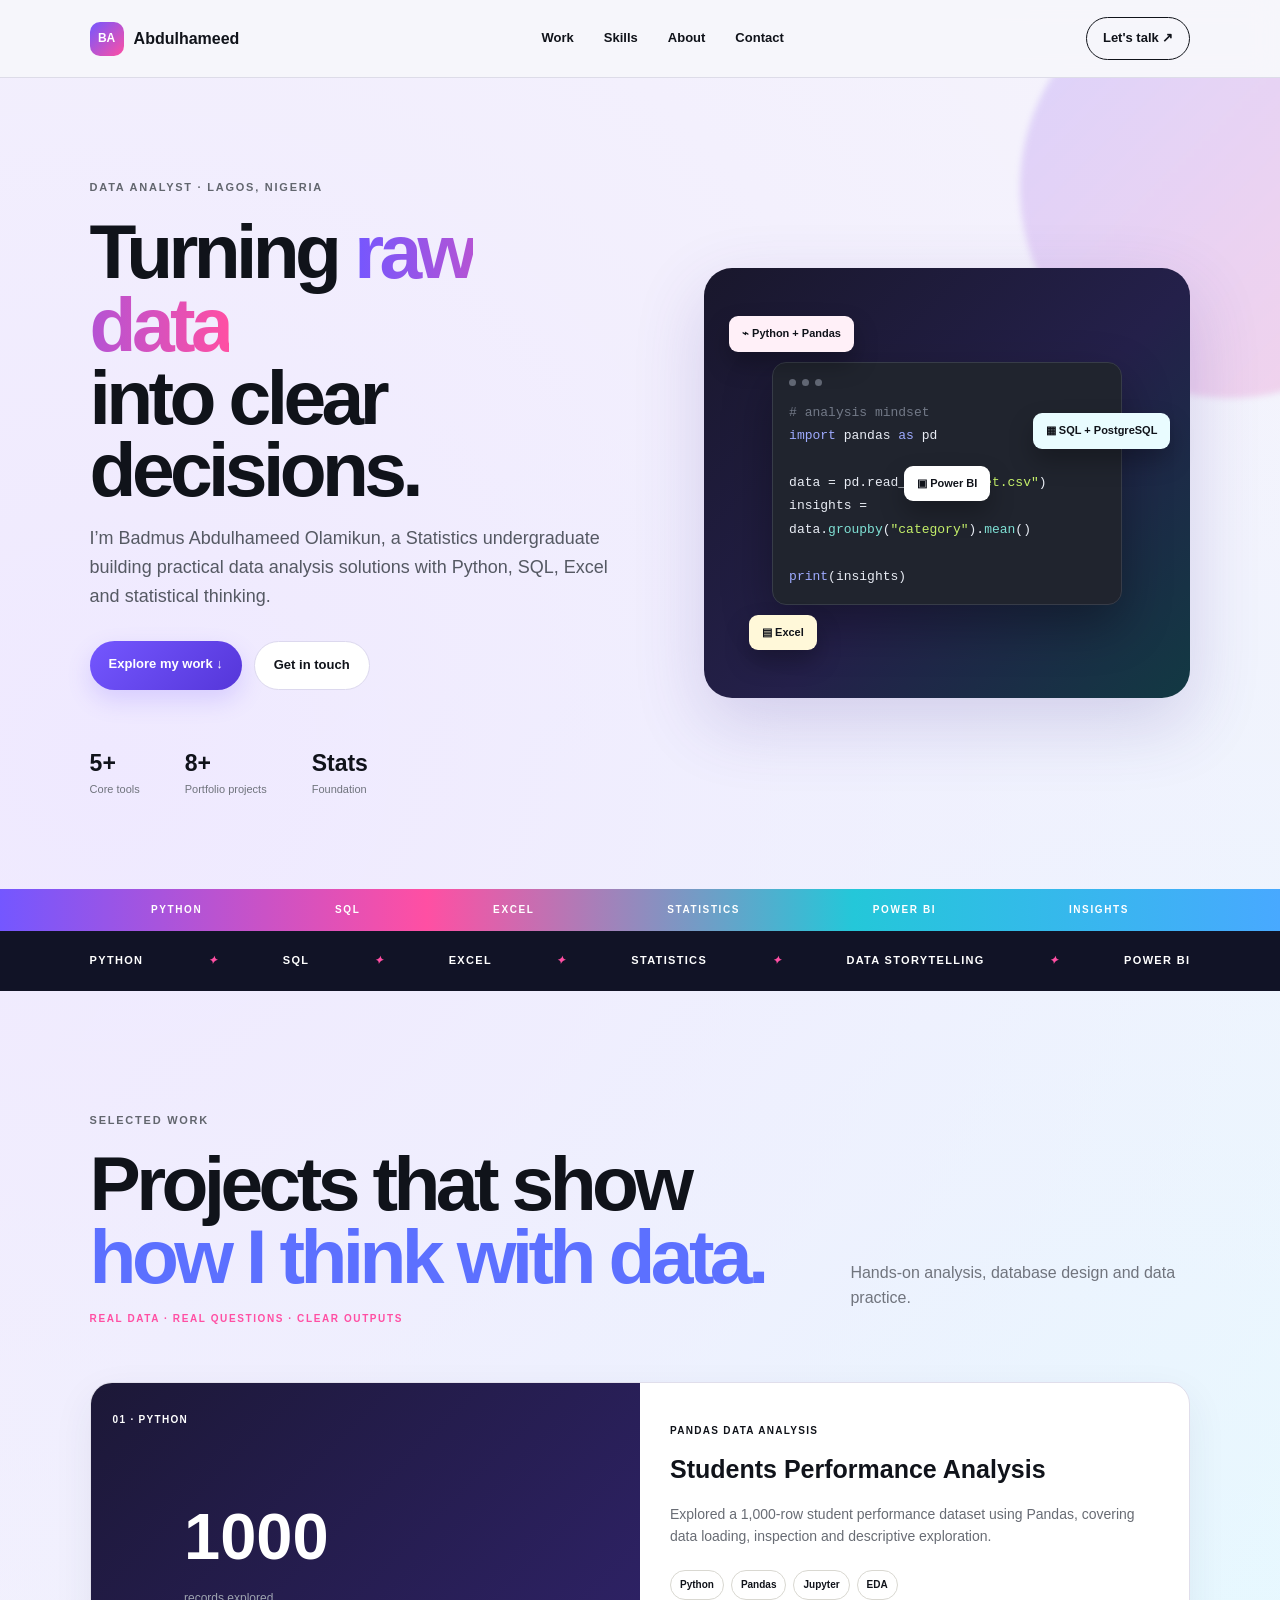
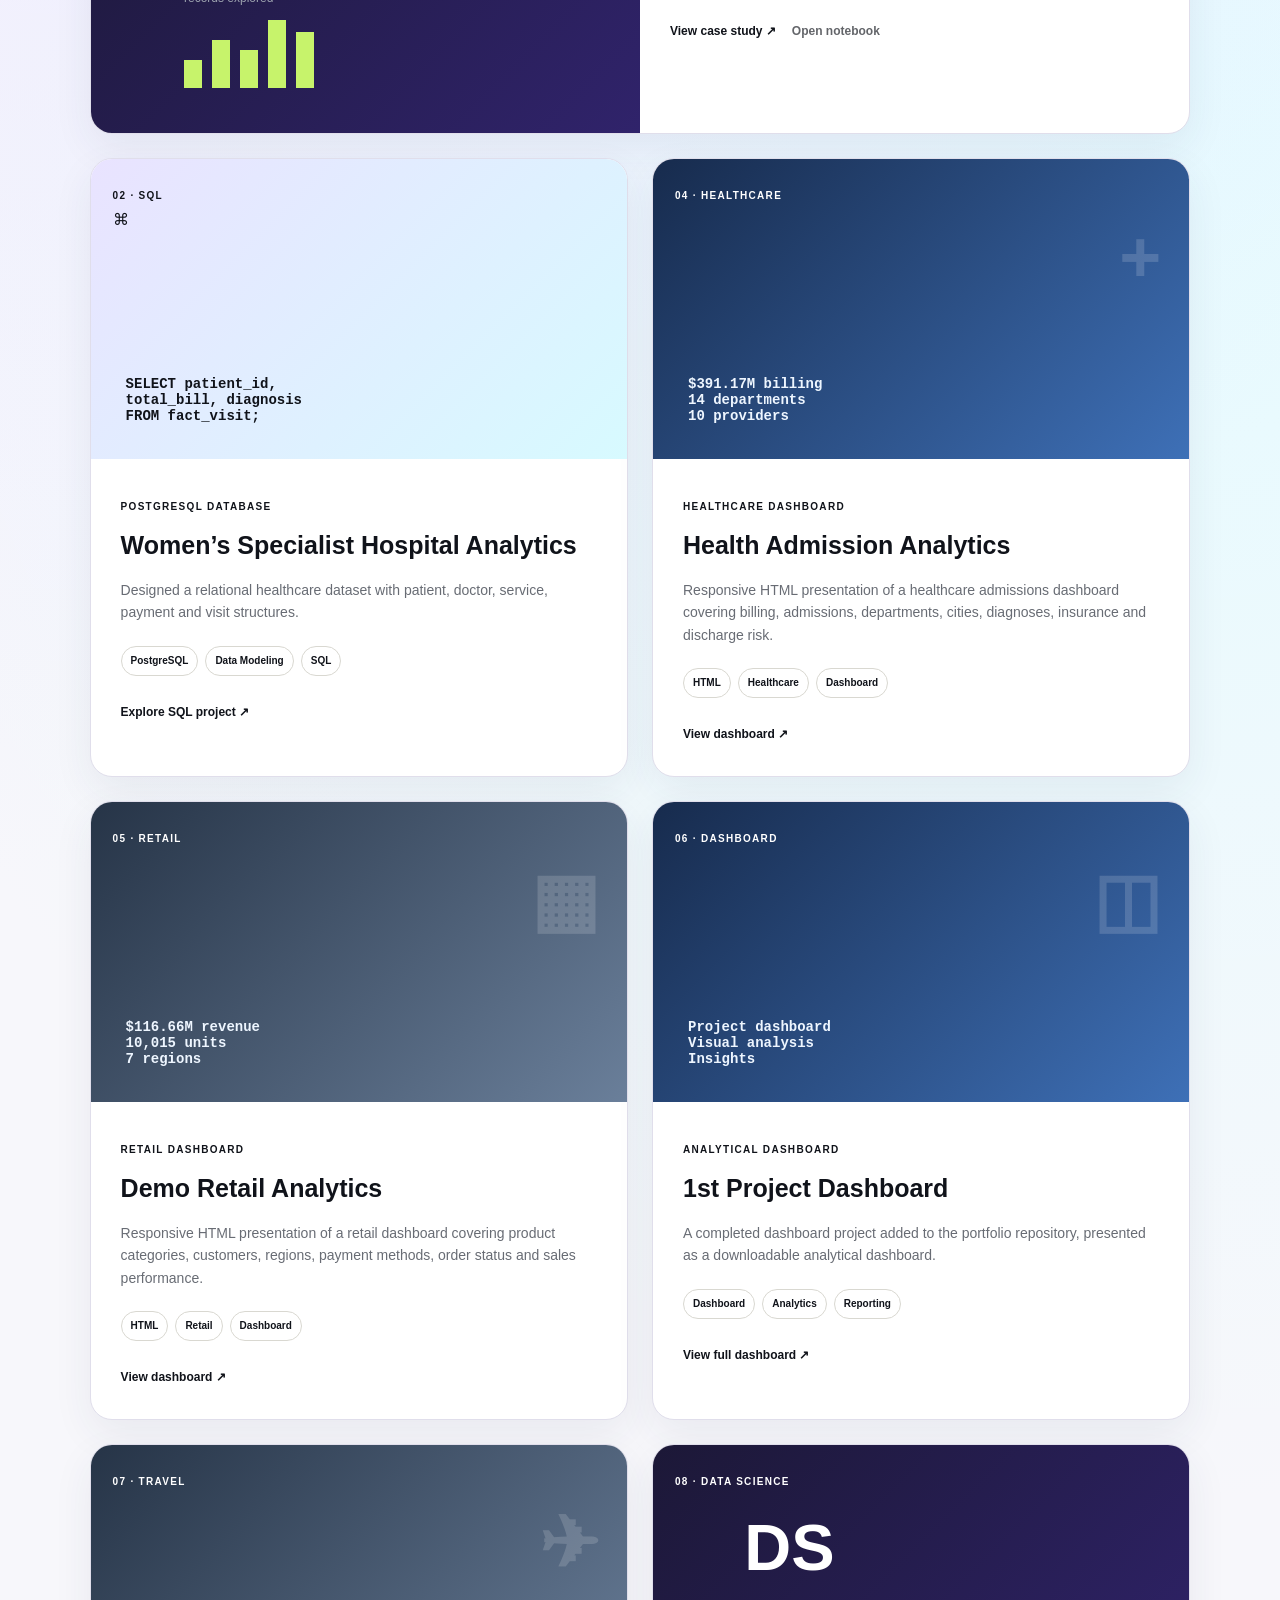
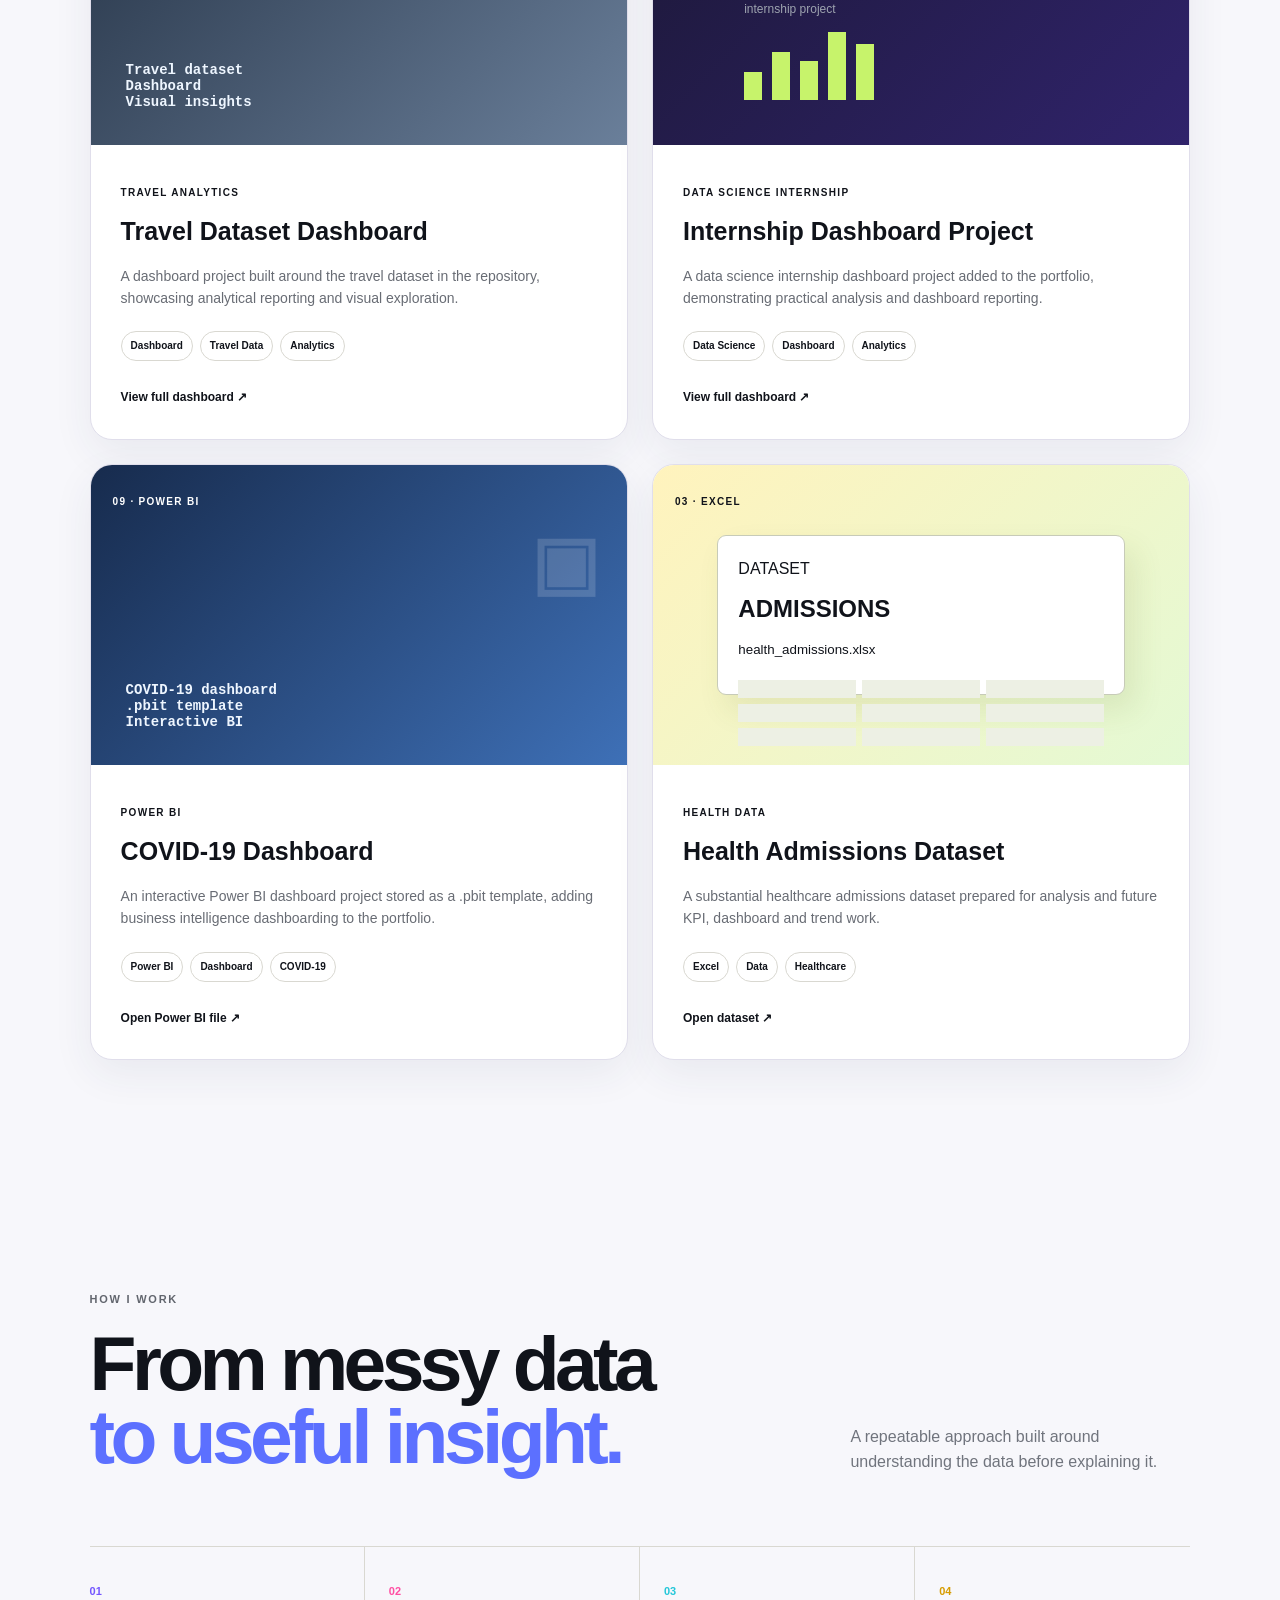
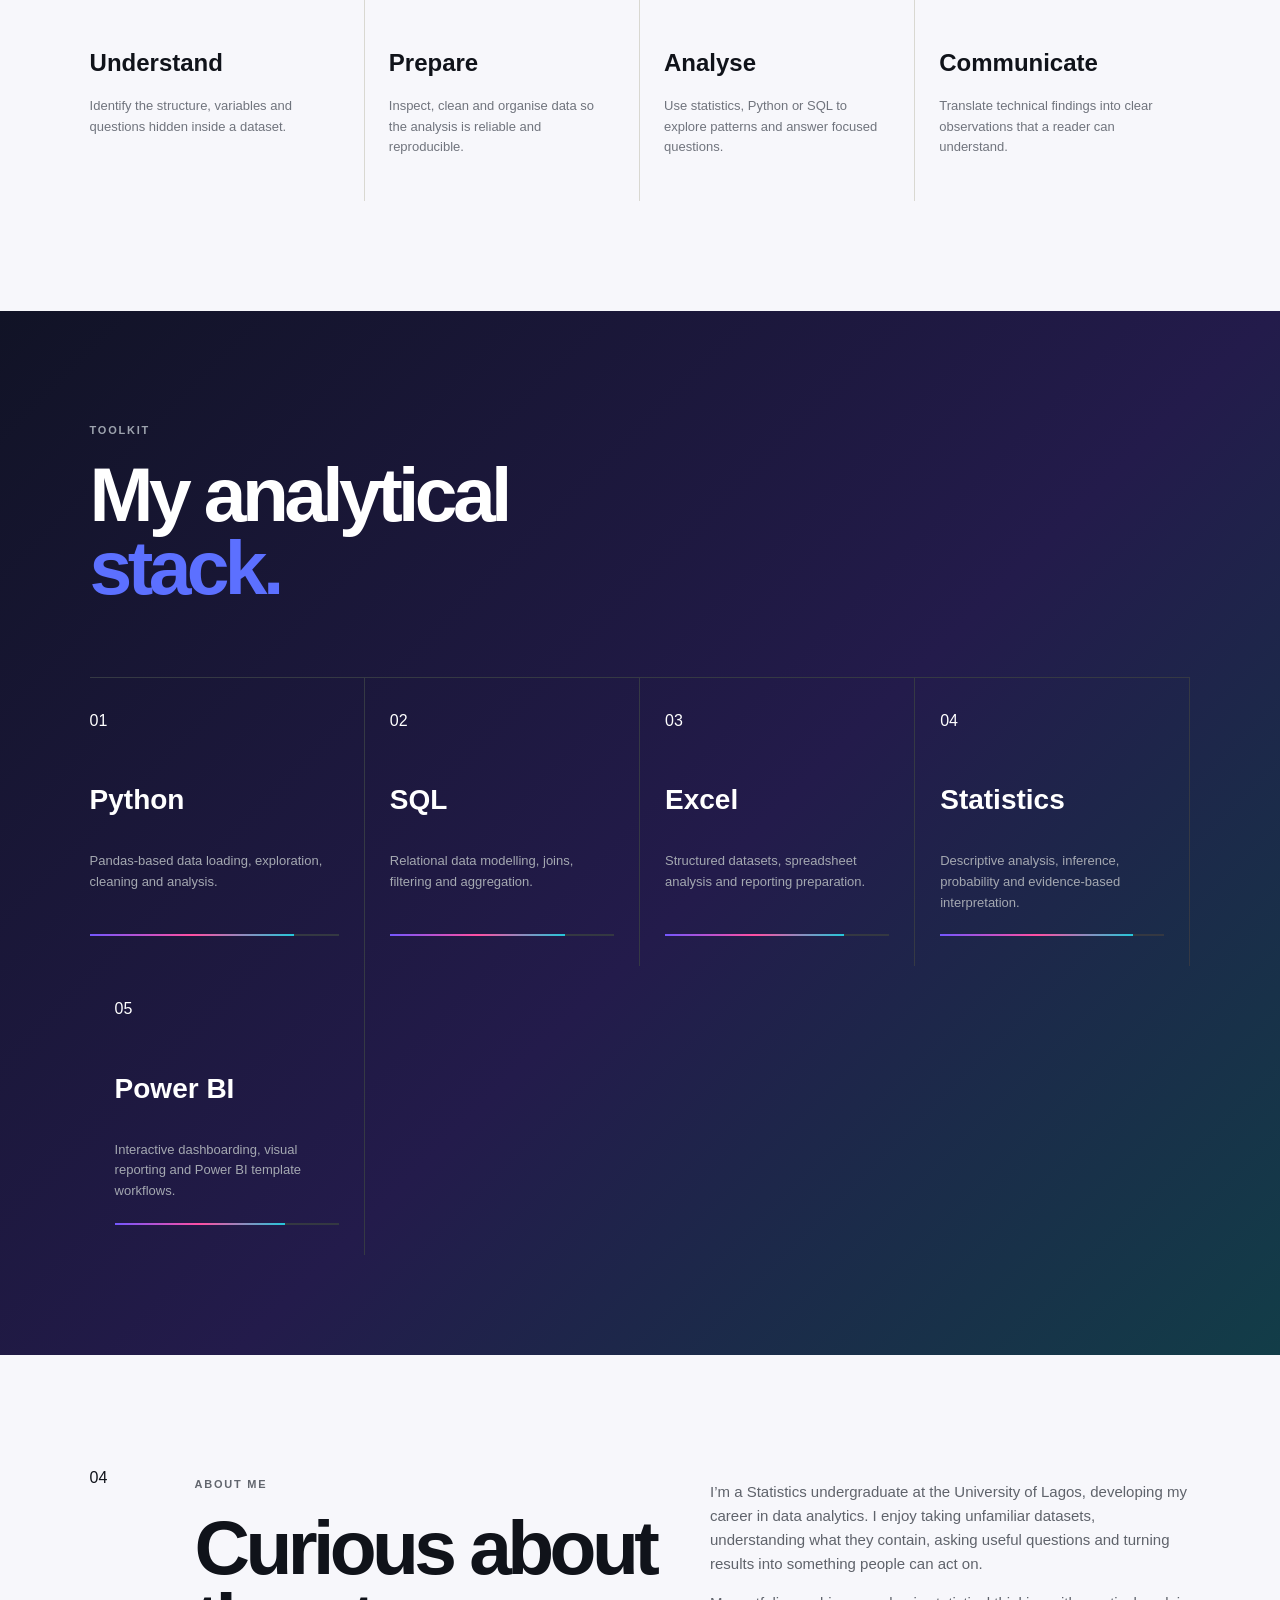
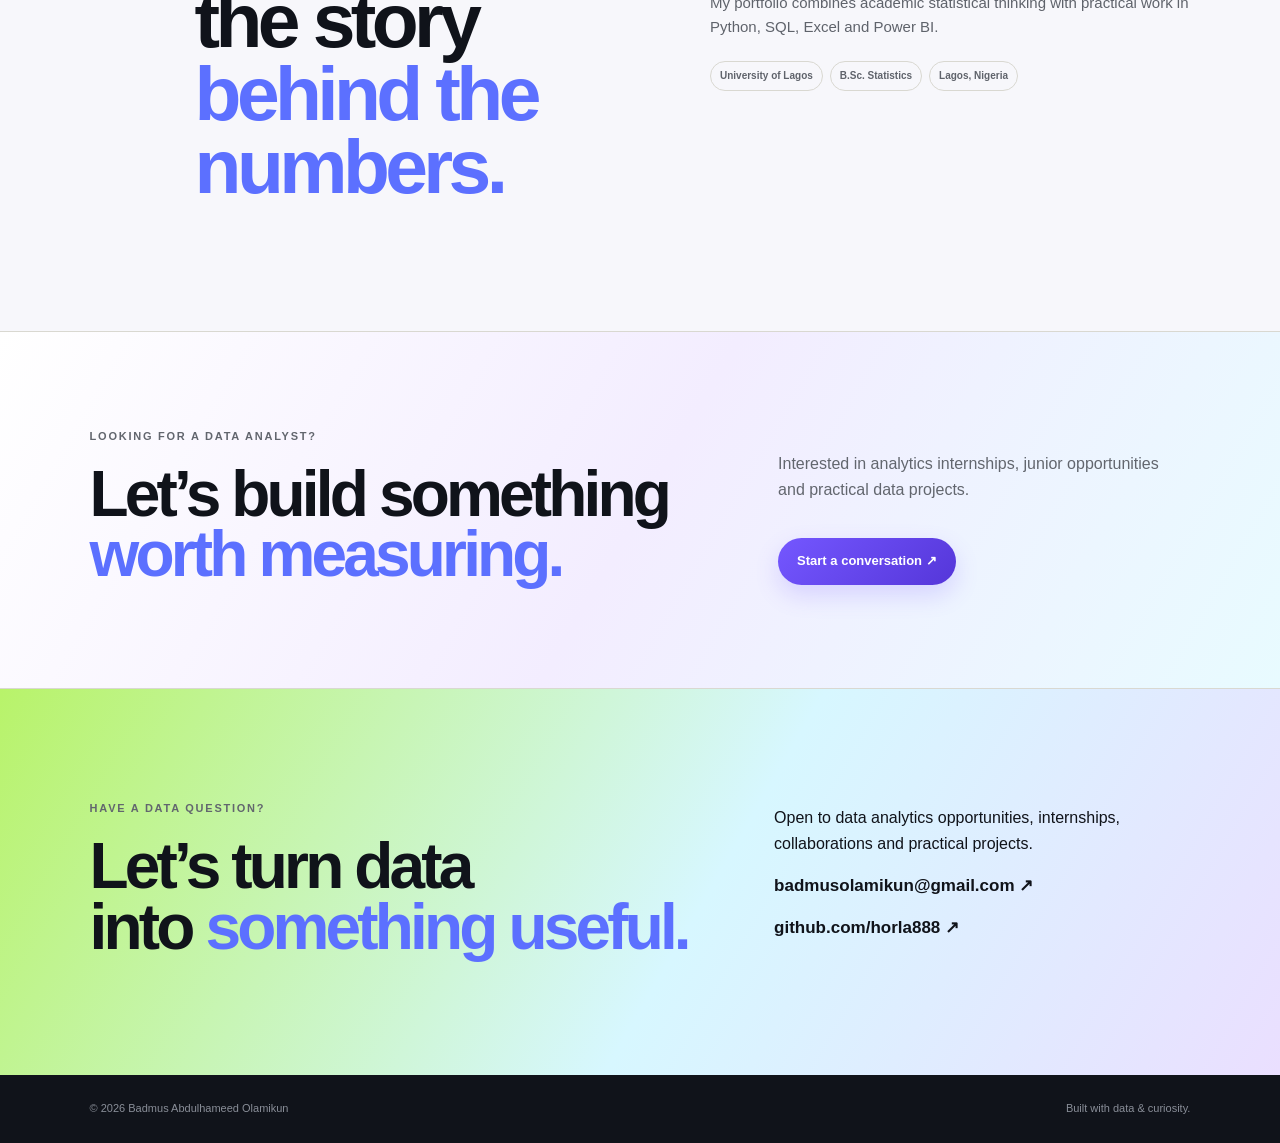
==== commit a0d2e5cf: "Link dashboard cards to full-view HTML pages" ====
--- a/index.html
+++ b/index.html
@@ -4,4 +4,4 @@
 data = pd.read_csv(<span class="str">"dataset.csv"</span>)
 insights = data.<span class="fn">groupby</span>(<span class="str">"category"</span>).<span class="fn">mean</span>()
 
-<span class="key">print</span>(insights)</pre></div><div class="floating-chip chip-one">⌁ Python + Pandas</div><div class="floating-chip chip-two">▦ SQL + PostgreSQL</div><div class="floating-chip chip-three">▤ Excel</div><div class="floating-chip chip-four">▣ Power BI</div></div></section><div class="colour-ribbon"><span>PYTHON</span><span>SQL</span><span>EXCEL</span><span>STATISTICS</span><span>POWER BI</span><span>INSIGHTS</span></div><section class="marquee"><span>PYTHON</span><i>✦</i><span>SQL</span><i>✦</i><span>EXCEL</span><i>✦</i><span>STATISTICS</span><i>✦</i><span>DATA STORYTELLING</span><i>✦</i><span>POWER BI</span></section><section id="work" class="section"><div class="section-head"><div><p class="eyebrow">SELECTED WORK</p><h2>Projects that show<br><span>how I think with data.</span></h2><p class="section-kicker">REAL DATA · REAL QUESTIONS · CLEAR OUTPUTS</p></div><p class="section-note">Hands-on analysis, database design and data practice.</p></div><div class="projects"><article class="project project-featured"><div class="project-visual python"><span class="visual-label">01 · PYTHON</span><div class="mini-chart"><b>1000</b><span>records explored</span><div class="bars"><i></i><i></i><i></i><i></i><i></i></div></div></div><div class="project-body"><p class="tag">PANDAS DATA ANALYSIS</p><h3>Students Performance Analysis</h3><p>Explored a 1,000-row student performance dataset using Pandas, covering data loading, inspection and descriptive exploration.</p><div class="tech"><span>Python</span><span>Pandas</span><span>Jupyter</span><span>EDA</span></div><div class="project-links"><a class="project-link" href="students-performance-case-study.html">View case study ↗</a><a class="project-link secondary-link" href="BadmusAbdulhameed%20pandas%20data%20analysis%20assessment.ipynb">Open notebook</a></div></div></article><article class="project"><div class="project-visual sql"><span class="visual-label">02 · SQL</span><div class="db-icon">⌘</div><div class="sql-lines"><span>SELECT patient_id,</span><span>total_bill, diagnosis</span><span>FROM fact_visit;</span></div></div><div class="project-body"><p class="tag">POSTGRESQL DATABASE</p><h3>Women’s Specialist Hospital Analytics</h3><p>Designed a relational healthcare dataset with patient, doctor, service, payment and visit structures.</p><div class="tech"><span>PostgreSQL</span><span>Data Modeling</span><span>SQL</span></div><a class="project-link" href="HospitalDatabase_postgresql.sql">Explore SQL project ↗</a></div></article><article class="project"><div class="project-visual dashboard"><span class="visual-label">04 · HEALTHCARE</span><div class="db-icon">+</div><div class="sql-lines"><span>$391.17M billing</span><span>14 departments</span><span>10 providers</span></div></div><div class="project-body"><p class="tag">HEALTHCARE DASHBOARD</p><h3>Health Admission Analytics</h3><p>Responsive HTML presentation of a healthcare admissions dashboard covering billing, admissions, departments, cities, diagnoses, insurance and discharge risk.</p><div class="tech"><span>HTML</span><span>Healthcare</span><span>Dashboard</span></div><a class="project-link" href="health-admission-dashboard.html">View dashboard ↗</a></div></article><article class="project"><div class="project-visual dashboard retail"><span class="visual-label">05 · RETAIL</span><div class="db-icon">▦</div><div class="sql-lines"><span>$116.66M revenue</span><span>10,015 units</span><span>7 regions</span></div></div><div class="project-body"><p class="tag">RETAIL DASHBOARD</p><h3>Demo Retail Analytics</h3><p>Responsive HTML presentation of a retail dashboard covering product categories, customers, regions, payment methods, order status and sales performance.</p><div class="tech"><span>HTML</span><span>Retail</span><span>Dashboard</span></div><a class="project-link" href="retail-analytical-dashboard.html">View dashboard ↗</a></div></article><article class="project"><div class="project-visual dashboard"><span class="visual-label">06 · DASHBOARD</span><div class="db-icon">◫</div><div class="sql-lines"><span>Project dashboard</span><span>Visual analysis</span><span>Insights</span></div></div><div class="project-body"><p class="tag">ANALYTICAL DASHBOARD</p><h3>1st Project Dashboard</h3><p>A completed dashboard project added to the portfolio repository, presented as a downloadable analytical dashboard.</p><div class="tech"><span>Dashboard</span><span>Analytics</span><span>Reporting</span></div><a class="project-link" href="1st%20project%20dashboard.pdf">Open dashboard ↗</a></div></article><article class="project"><div class="project-visual dashboard retail"><span class="visual-label">07 · TRAVEL</span><div class="db-icon">✈</div><div class="sql-lines"><span>Travel dataset</span><span>Dashboard</span><span>Visual insights</span></div></div><div class="project-body"><p class="tag">TRAVEL ANALYTICS</p><h3>Travel Dataset Dashboard</h3><p>A dashboard project built around the travel dataset in the repository, showcasing analytical reporting and visual exploration.</p><div class="tech"><span>Dashboard</span><span>Travel Data</span><span>Analytics</span></div><a class="project-link" href="DASHBOARD%20FOR%20TRAVEL_DATASET.pdf">Open dashboard ↗</a></div></article><article class="project"><div class="project-visual python"><span class="visual-label">08 · DATA SCIENCE</span><div class="mini-chart"><b>DS</b><span>internship project</span><div class="bars"><i></i><i></i><i></i><i></i><i></i></div></div></div><div class="project-body"><p class="tag">DATA SCIENCE INTERNSHIP</p><h3>Internship Dashboard Project</h3><p>A data science internship dashboard project added to the portfolio, demonstrating practical analysis and dashboard reporting.</p><div class="tech"><span>Data Science</span><span>Dashboard</span><span>Analytics</span></div><a class="project-link" href="DS-internship%20dashboard%20project1.pdf">Open project ↗</a></div></article><article class="project"><div class="project-visual dashboard"><span class="visual-label">09 · POWER BI</span><div class="db-icon">▣</div><div class="sql-lines"><span>COVID-19 dashboard</span><span>.pbit template</span><span>Interactive BI</span></div></div><div class="project-body"><p class="tag">POWER BI</p><h3>COVID-19 Dashboard</h3><p>An interactive Power BI dashboard project stored as a .pbit template, adding business intelligence dashboarding to the portfolio.</p><div class="tech"><span>Power BI</span><span>Dashboard</span><span>COVID-19</span></div><a class="project-link" href="Data%20Science%20and%20Analytics%20Gp10%20Covid-19%20Dashboard.pbit">Open Power BI file ↗</a></div></article><article class="project"><div class="project-visual excel"><span class="visual-label">03 · EXCEL</span><div class="sheet"><span>DATASET</span><b>ADMISSIONS</b><small>health_admissions.xlsx</small><div class="sheet-grid"><i></i><i></i><i></i><i></i><i></i><i></i><i></i><i></i><i></i></div></div></div><div class="project-body"><p class="tag">HEALTH DATA</p><h3>Health Admissions Dataset</h3><p>A substantial healthcare admissions dataset prepared for analysis and future KPI, dashboard and trend work.</p><div class="tech"><span>Excel</span><span>Data</span><span>Healthcare</span></div><a class="project-link" href="health_admissions.xlsx">Open dataset ↗</a></div></article></div></section><section class="process section"><div class="section-head"><div><p class="eyebrow">HOW I WORK</p><h2>From messy data<br><span>to useful insight.</span></h2></div><p class="section-note">A repeatable approach built around understanding the data before explaining it.</p></div><div class="process-grid"><div><b>01</b><h3>Understand</h3><p>Identify the structure, variables and questions hidden inside a dataset.</p></div><div><b>02</b><h3>Prepare</h3><p>Inspect, clean and organise data so the analysis is reliable and reproducible.</p></div><div><b>03</b><h3>Analyse</h3><p>Use statistics, Python or SQL to explore patterns and answer focused questions.</p></div><div><b>04</b><h3>Communicate</h3><p>Translate technical findings into clear observations that a reader can understand.</p></div></div></section><section id="skills" class="skills-section"><div class="section-head"><div><p class="eyebrow">TOOLKIT</p><h2>My analytical<br><span>stack.</span></h2></div></div><div class="skill-grid"><div class="skill"><div class="skill-no">01</div><h3>Python</h3><p>Pandas-based data loading, exploration, cleaning and analysis.</p><div class="skill-bar"><span style="width:82%"></span></div></div><div class="skill"><div class="skill-no">02</div><h3>SQL</h3><p>Relational data modelling, joins, filtering and aggregation.</p><div class="skill-bar"><span style="width:78%"></span></div></div><div class="skill"><div class="skill-no">03</div><h3>Excel</h3><p>Structured datasets, spreadsheet analysis and reporting preparation.</p><div class="skill-bar"><span style="width:80%"></span></div></div><div class="skill"><div class="skill-no">04</div><h3>Statistics</h3><p>Descriptive analysis, inference, probability and evidence-based interpretation.</p><div class="skill-bar"><span style="width:86%"></span></div></div><div class="skill"><div class="skill-no">05</div><h3>Power BI</h3><p>Interactive dashboarding, visual reporting and Power BI template workflows.</p><div class="skill-bar"><span style="width:76%"></span></div></div></div></section><section id="about" class="about section"><div class="about-number">04</div><div><p class="eyebrow">ABOUT ME</p><h2>Curious about the story<br><span>behind the numbers.</span></h2></div><div class="about-copy"><p>I’m a Statistics undergraduate at the University of Lagos, developing my career in data analytics. I enjoy taking unfamiliar datasets, understanding what they contain, asking useful questions and turning results into something people can act on.</p><p>My portfolio combines academic statistical thinking with practical work in Python, SQL, Excel and Power BI.</p><div class="about-pills"><span>University of Lagos</span><span>B.Sc. Statistics</span><span>Lagos, Nigeria</span></div></div></section><section class="cta-strip"><div><p class="eyebrow">LOOKING FOR A DATA ANALYST?</p><h2>Let’s build something<br><span>worth measuring.</span></h2></div><div><p>Interested in analytics internships, junior opportunities and practical data projects.</p><a class="button primary" href="mailto:badmusolamikun@gmail.com">Start a conversation ↗</a></div></section><section id="contact" class="contact"><div><p class="eyebrow">HAVE A DATA QUESTION?</p><h2>Let’s turn data<br>into <em>something useful.</em></h2></div><div class="contact-right"><p>Open to data analytics opportunities, internships, collaborations and practical projects.</p><a class="email-link" href="mailto:badmusolamikun@gmail.com">badmusolamikun@gmail.com ↗</a><a class="github-link" href="https://github.com/horla888">github.com/horla888 ↗</a></div></section></main><footer><span>© 2026 Badmus Abdulhameed Olamikun</span><span>Built with data & curiosity.</span></footer><script src="script.js"></script></body></html>+<span class="key">print</span>(insights)</pre></div><div class="floating-chip chip-one">⌁ Python + Pandas</div><div class="floating-chip chip-two">▦ SQL + PostgreSQL</div><div class="floating-chip chip-three">▤ Excel</div><div class="floating-chip chip-four">▣ Power BI</div></div></section><div class="colour-ribbon"><span>PYTHON</span><span>SQL</span><span>EXCEL</span><span>STATISTICS</span><span>POWER BI</span><span>INSIGHTS</span></div><section class="marquee"><span>PYTHON</span><i>✦</i><span>SQL</span><i>✦</i><span>EXCEL</span><i>✦</i><span>STATISTICS</span><i>✦</i><span>DATA STORYTELLING</span><i>✦</i><span>POWER BI</span></section><section id="work" class="section"><div class="section-head"><div><p class="eyebrow">SELECTED WORK</p><h2>Projects that show<br><span>how I think with data.</span></h2><p class="section-kicker">REAL DATA · REAL QUESTIONS · CLEAR OUTPUTS</p></div><p class="section-note">Hands-on analysis, database design and data practice.</p></div><div class="projects"><article class="project project-featured"><div class="project-visual python"><span class="visual-label">01 · PYTHON</span><div class="mini-chart"><b>1000</b><span>records explored</span><div class="bars"><i></i><i></i><i></i><i></i><i></i></div></div></div><div class="project-body"><p class="tag">PANDAS DATA ANALYSIS</p><h3>Students Performance Analysis</h3><p>Explored a 1,000-row student performance dataset using Pandas, covering data loading, inspection and descriptive exploration.</p><div class="tech"><span>Python</span><span>Pandas</span><span>Jupyter</span><span>EDA</span></div><div class="project-links"><a class="project-link" href="students-performance-case-study.html">View case study ↗</a><a class="project-link secondary-link" href="BadmusAbdulhameed%20pandas%20data%20analysis%20assessment.ipynb">Open notebook</a></div></div></article><article class="project"><div class="project-visual sql"><span class="visual-label">02 · SQL</span><div class="db-icon">⌘</div><div class="sql-lines"><span>SELECT patient_id,</span><span>total_bill, diagnosis</span><span>FROM fact_visit;</span></div></div><div class="project-body"><p class="tag">POSTGRESQL DATABASE</p><h3>Women’s Specialist Hospital Analytics</h3><p>Designed a relational healthcare dataset with patient, doctor, service, payment and visit structures.</p><div class="tech"><span>PostgreSQL</span><span>Data Modeling</span><span>SQL</span></div><a class="project-link" href="HospitalDatabase_postgresql.sql">Explore SQL project ↗</a></div></article><article class="project"><div class="project-visual dashboard"><span class="visual-label">04 · HEALTHCARE</span><div class="db-icon">+</div><div class="sql-lines"><span>$391.17M billing</span><span>14 departments</span><span>10 providers</span></div></div><div class="project-body"><p class="tag">HEALTHCARE DASHBOARD</p><h3>Health Admission Analytics</h3><p>Responsive HTML presentation of a healthcare admissions dashboard covering billing, admissions, departments, cities, diagnoses, insurance and discharge risk.</p><div class="tech"><span>HTML</span><span>Healthcare</span><span>Dashboard</span></div><a class="project-link" href="health-admission-dashboard.html">View dashboard ↗</a></div></article><article class="project"><div class="project-visual dashboard retail"><span class="visual-label">05 · RETAIL</span><div class="db-icon">▦</div><div class="sql-lines"><span>$116.66M revenue</span><span>10,015 units</span><span>7 regions</span></div></div><div class="project-body"><p class="tag">RETAIL DASHBOARD</p><h3>Demo Retail Analytics</h3><p>Responsive HTML presentation of a retail dashboard covering product categories, customers, regions, payment methods, order status and sales performance.</p><div class="tech"><span>HTML</span><span>Retail</span><span>Dashboard</span></div><a class="project-link" href="retail-analytical-dashboard.html">View dashboard ↗</a></div></article><article class="project"><div class="project-visual dashboard"><span class="visual-label">06 · DASHBOARD</span><div class="db-icon">◫</div><div class="sql-lines"><span>Project dashboard</span><span>Visual analysis</span><span>Insights</span></div></div><div class="project-body"><p class="tag">ANALYTICAL DASHBOARD</p><h3>1st Project Dashboard</h3><p>A completed dashboard project added to the portfolio repository, presented as a downloadable analytical dashboard.</p><div class="tech"><span>Dashboard</span><span>Analytics</span><span>Reporting</span></div><a class="project-link" href="first-project-dashboard.html">View full dashboard ↗</a></div></article><article class="project"><div class="project-visual dashboard retail"><span class="visual-label">07 · TRAVEL</span><div class="db-icon">✈</div><div class="sql-lines"><span>Travel dataset</span><span>Dashboard</span><span>Visual insights</span></div></div><div class="project-body"><p class="tag">TRAVEL ANALYTICS</p><h3>Travel Dataset Dashboard</h3><p>A dashboard project built around the travel dataset in the repository, showcasing analytical reporting and visual exploration.</p><div class="tech"><span>Dashboard</span><span>Travel Data</span><span>Analytics</span></div><a class="project-link" href="travel-dataset-dashboard.html">View full dashboard ↗</a></div></article><article class="project"><div class="project-visual python"><span class="visual-label">08 · DATA SCIENCE</span><div class="mini-chart"><b>DS</b><span>internship project</span><div class="bars"><i></i><i></i><i></i><i></i><i></i></div></div></div><div class="project-body"><p class="tag">DATA SCIENCE INTERNSHIP</p><h3>Internship Dashboard Project</h3><p>A data science internship dashboard project added to the portfolio, demonstrating practical analysis and dashboard reporting.</p><div class="tech"><span>Data Science</span><span>Dashboard</span><span>Analytics</span></div><a class="project-link" href="internship-dashboard.html">View full dashboard ↗</a></div></article><article class="project"><div class="project-visual dashboard"><span class="visual-label">09 · POWER BI</span><div class="db-icon">▣</div><div class="sql-lines"><span>COVID-19 dashboard</span><span>.pbit template</span><span>Interactive BI</span></div></div><div class="project-body"><p class="tag">POWER BI</p><h3>COVID-19 Dashboard</h3><p>An interactive Power BI dashboard project stored as a .pbit template, adding business intelligence dashboarding to the portfolio.</p><div class="tech"><span>Power BI</span><span>Dashboard</span><span>COVID-19</span></div><a class="project-link" href="Data%20Science%20and%20Analytics%20Gp10%20Covid-19%20Dashboard.pbit">Open Power BI file ↗</a></div></article><article class="project"><div class="project-visual excel"><span class="visual-label">03 · EXCEL</span><div class="sheet"><span>DATASET</span><b>ADMISSIONS</b><small>health_admissions.xlsx</small><div class="sheet-grid"><i></i><i></i><i></i><i></i><i></i><i></i><i></i><i></i><i></i></div></div></div><div class="project-body"><p class="tag">HEALTH DATA</p><h3>Health Admissions Dataset</h3><p>A substantial healthcare admissions dataset prepared for analysis and future KPI, dashboard and trend work.</p><div class="tech"><span>Excel</span><span>Data</span><span>Healthcare</span></div><a class="project-link" href="health_admissions.xlsx">Open dataset ↗</a></div></article></div></section><section class="process section"><div class="section-head"><div><p class="eyebrow">HOW I WORK</p><h2>From messy data<br><span>to useful insight.</span></h2></div><p class="section-note">A repeatable approach built around understanding the data before explaining it.</p></div><div class="process-grid"><div><b>01</b><h3>Understand</h3><p>Identify the structure, variables and questions hidden inside a dataset.</p></div><div><b>02</b><h3>Prepare</h3><p>Inspect, clean and organise data so the analysis is reliable and reproducible.</p></div><div><b>03</b><h3>Analyse</h3><p>Use statistics, Python or SQL to explore patterns and answer focused questions.</p></div><div><b>04</b><h3>Communicate</h3><p>Translate technical findings into clear observations that a reader can understand.</p></div></div></section><section id="skills" class="skills-section"><div class="section-head"><div><p class="eyebrow">TOOLKIT</p><h2>My analytical<br><span>stack.</span></h2></div></div><div class="skill-grid"><div class="skill"><div class="skill-no">01</div><h3>Python</h3><p>Pandas-based data loading, exploration, cleaning and analysis.</p><div class="skill-bar"><span style="width:82%"></span></div></div><div class="skill"><div class="skill-no">02</div><h3>SQL</h3><p>Relational data modelling, joins, filtering and aggregation.</p><div class="skill-bar"><span style="width:78%"></span></div></div><div class="skill"><div class="skill-no">03</div><h3>Excel</h3><p>Structured datasets, spreadsheet analysis and reporting preparation.</p><div class="skill-bar"><span style="width:80%"></span></div></div><div class="skill"><div class="skill-no">04</div><h3>Statistics</h3><p>Descriptive analysis, inference, probability and evidence-based interpretation.</p><div class="skill-bar"><span style="width:86%"></span></div></div><div class="skill"><div class="skill-no">05</div><h3>Power BI</h3><p>Interactive dashboarding, visual reporting and Power BI template workflows.</p><div class="skill-bar"><span style="width:76%"></span></div></div></div></section><section id="about" class="about section"><div class="about-number">04</div><div><p class="eyebrow">ABOUT ME</p><h2>Curious about the story<br><span>behind the numbers.</span></h2></div><div class="about-copy"><p>I’m a Statistics undergraduate at the University of Lagos, developing my career in data analytics. I enjoy taking unfamiliar datasets, understanding what they contain, asking useful questions and turning results into something people can act on.</p><p>My portfolio combines academic statistical thinking with practical work in Python, SQL, Excel and Power BI.</p><div class="about-pills"><span>University of Lagos</span><span>B.Sc. Statistics</span><span>Lagos, Nigeria</span></div></div></section><section class="cta-strip"><div><p class="eyebrow">LOOKING FOR A DATA ANALYST?</p><h2>Let’s build something<br><span>worth measuring.</span></h2></div><div><p>Interested in analytics internships, junior opportunities and practical data projects.</p><a class="button primary" href="mailto:badmusolamikun@gmail.com">Start a conversation ↗</a></div></section><section id="contact" class="contact"><div><p class="eyebrow">HAVE A DATA QUESTION?</p><h2>Let’s turn data<br>into <em>something useful.</em></h2></div><div class="contact-right"><p>Open to data analytics opportunities, internships, collaborations and practical projects.</p><a class="email-link" href="mailto:badmusolamikun@gmail.com">badmusolamikun@gmail.com ↗</a><a class="github-link" href="https://github.com/horla888">github.com/horla888 ↗</a></div></section></main><footer><span>© 2026 Badmus Abdulhameed Olamikun</span><span>Built with data & curiosity.</span></footer><script src="script.js"></script></body></html>
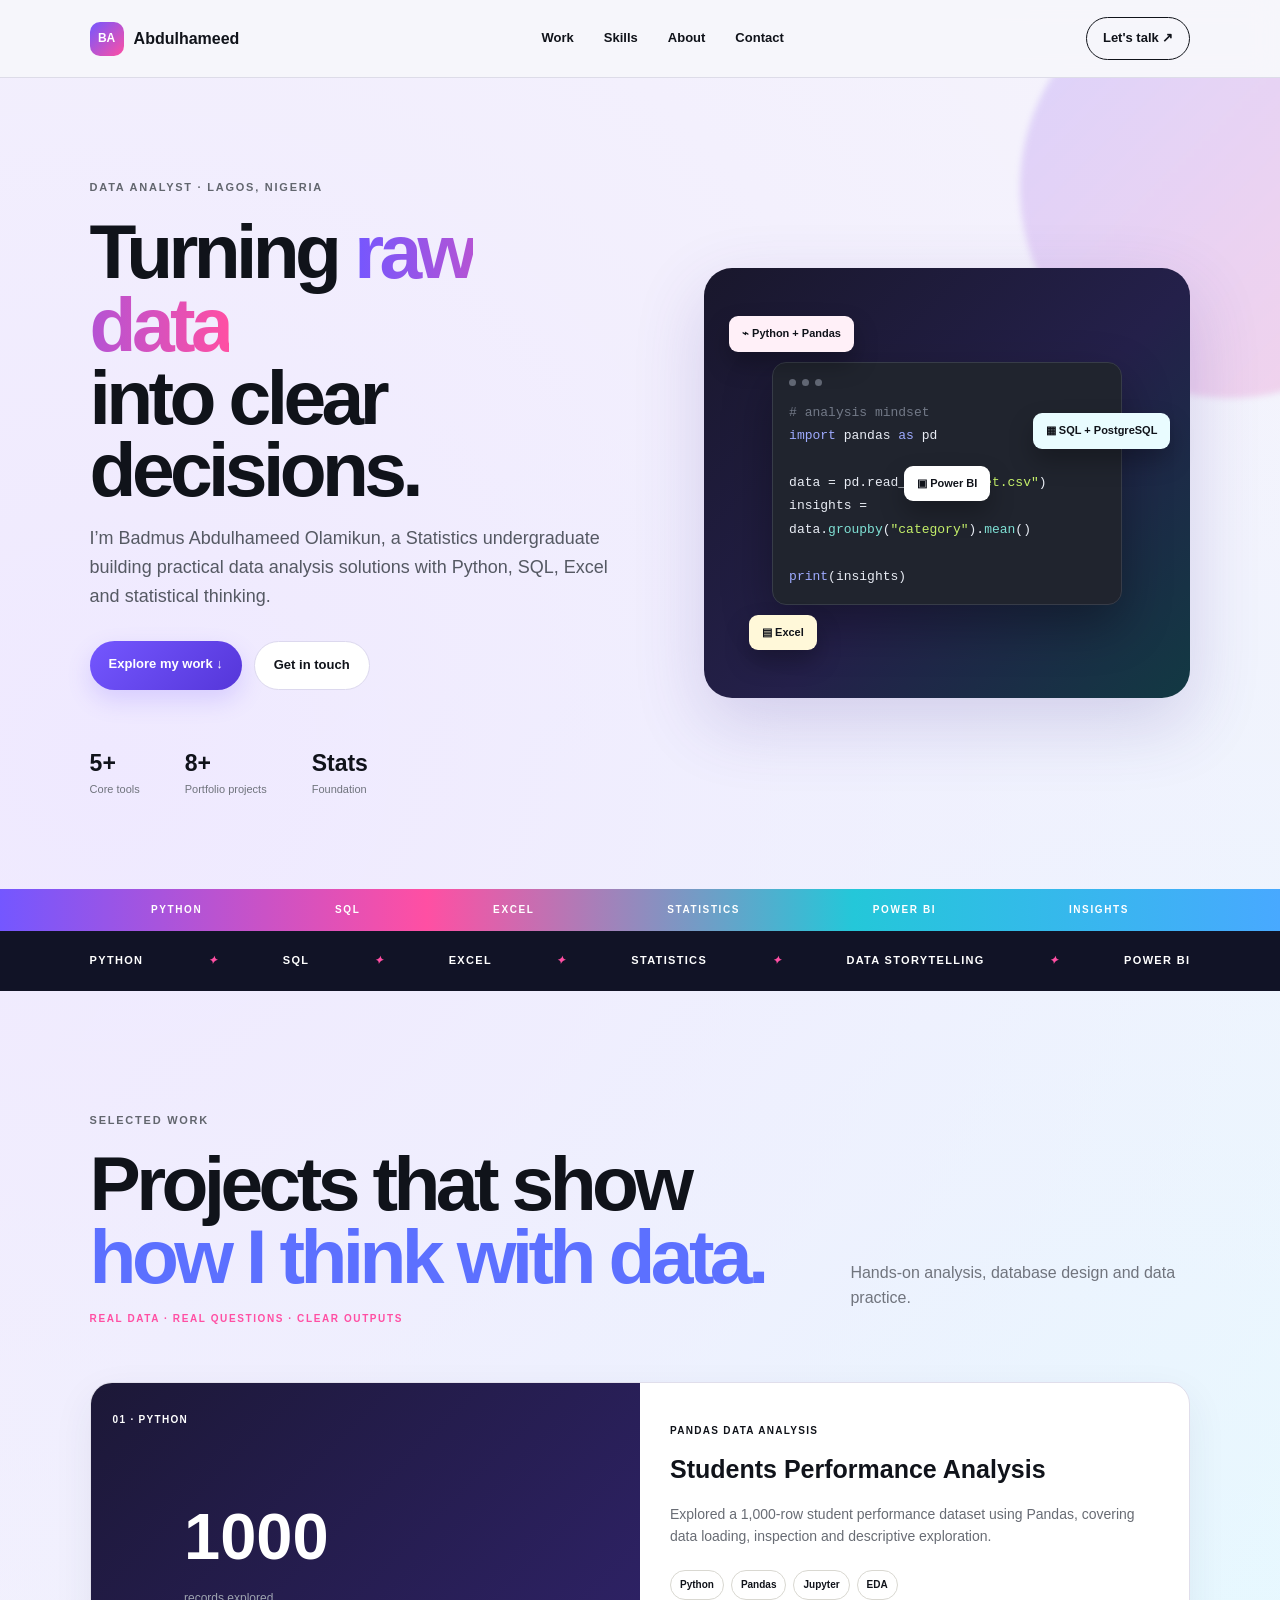
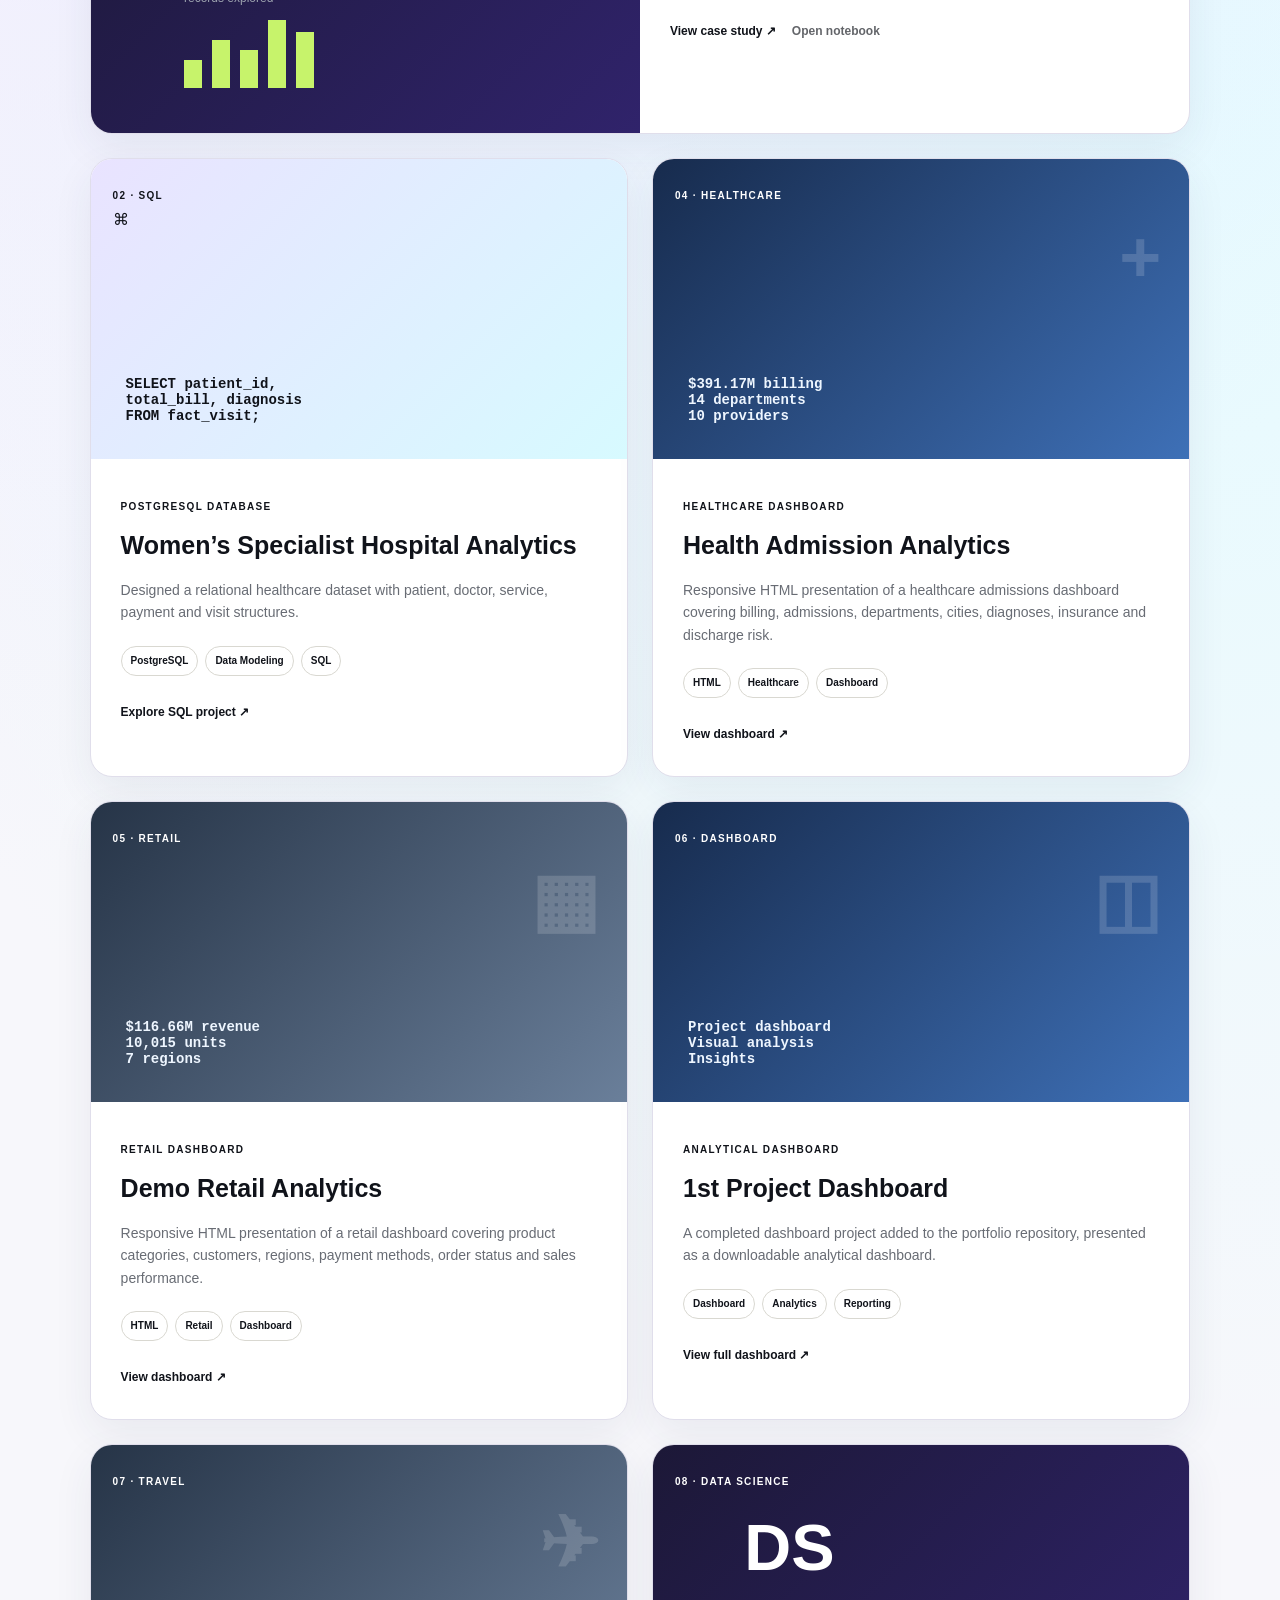
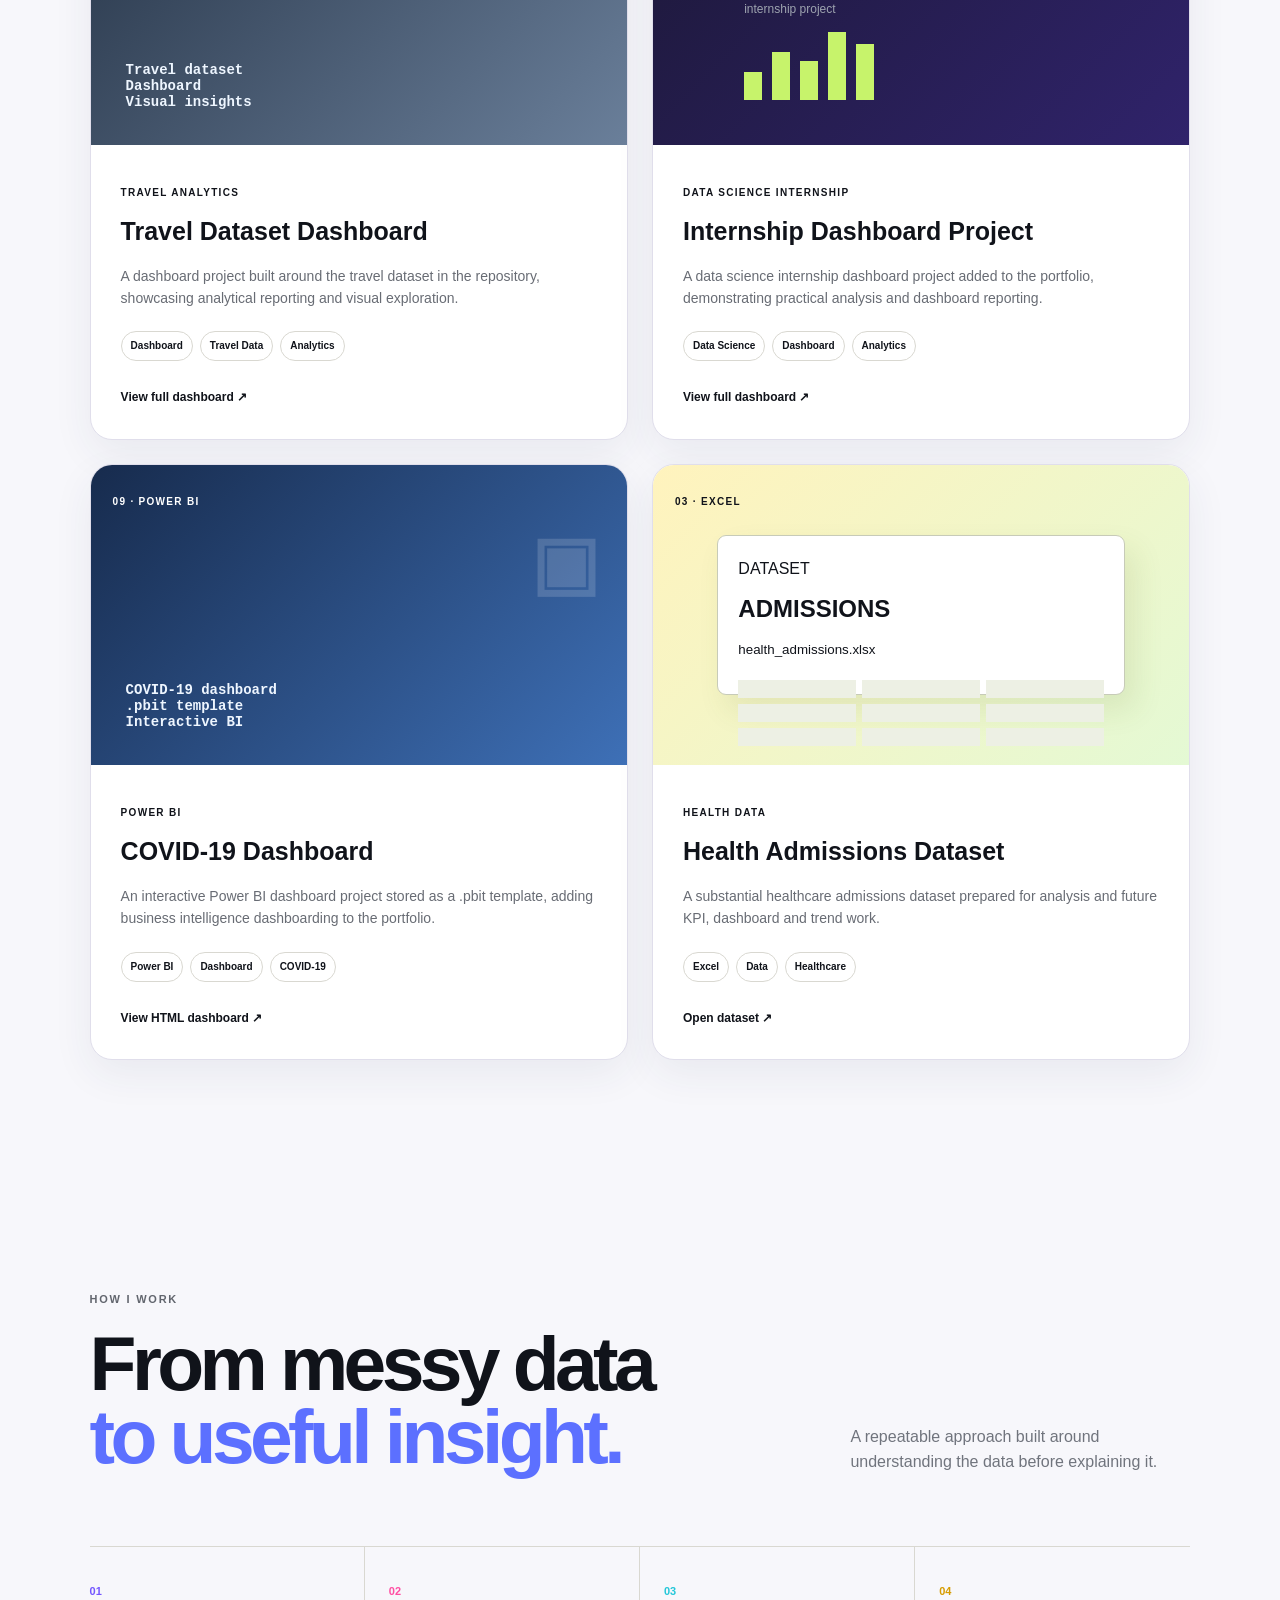
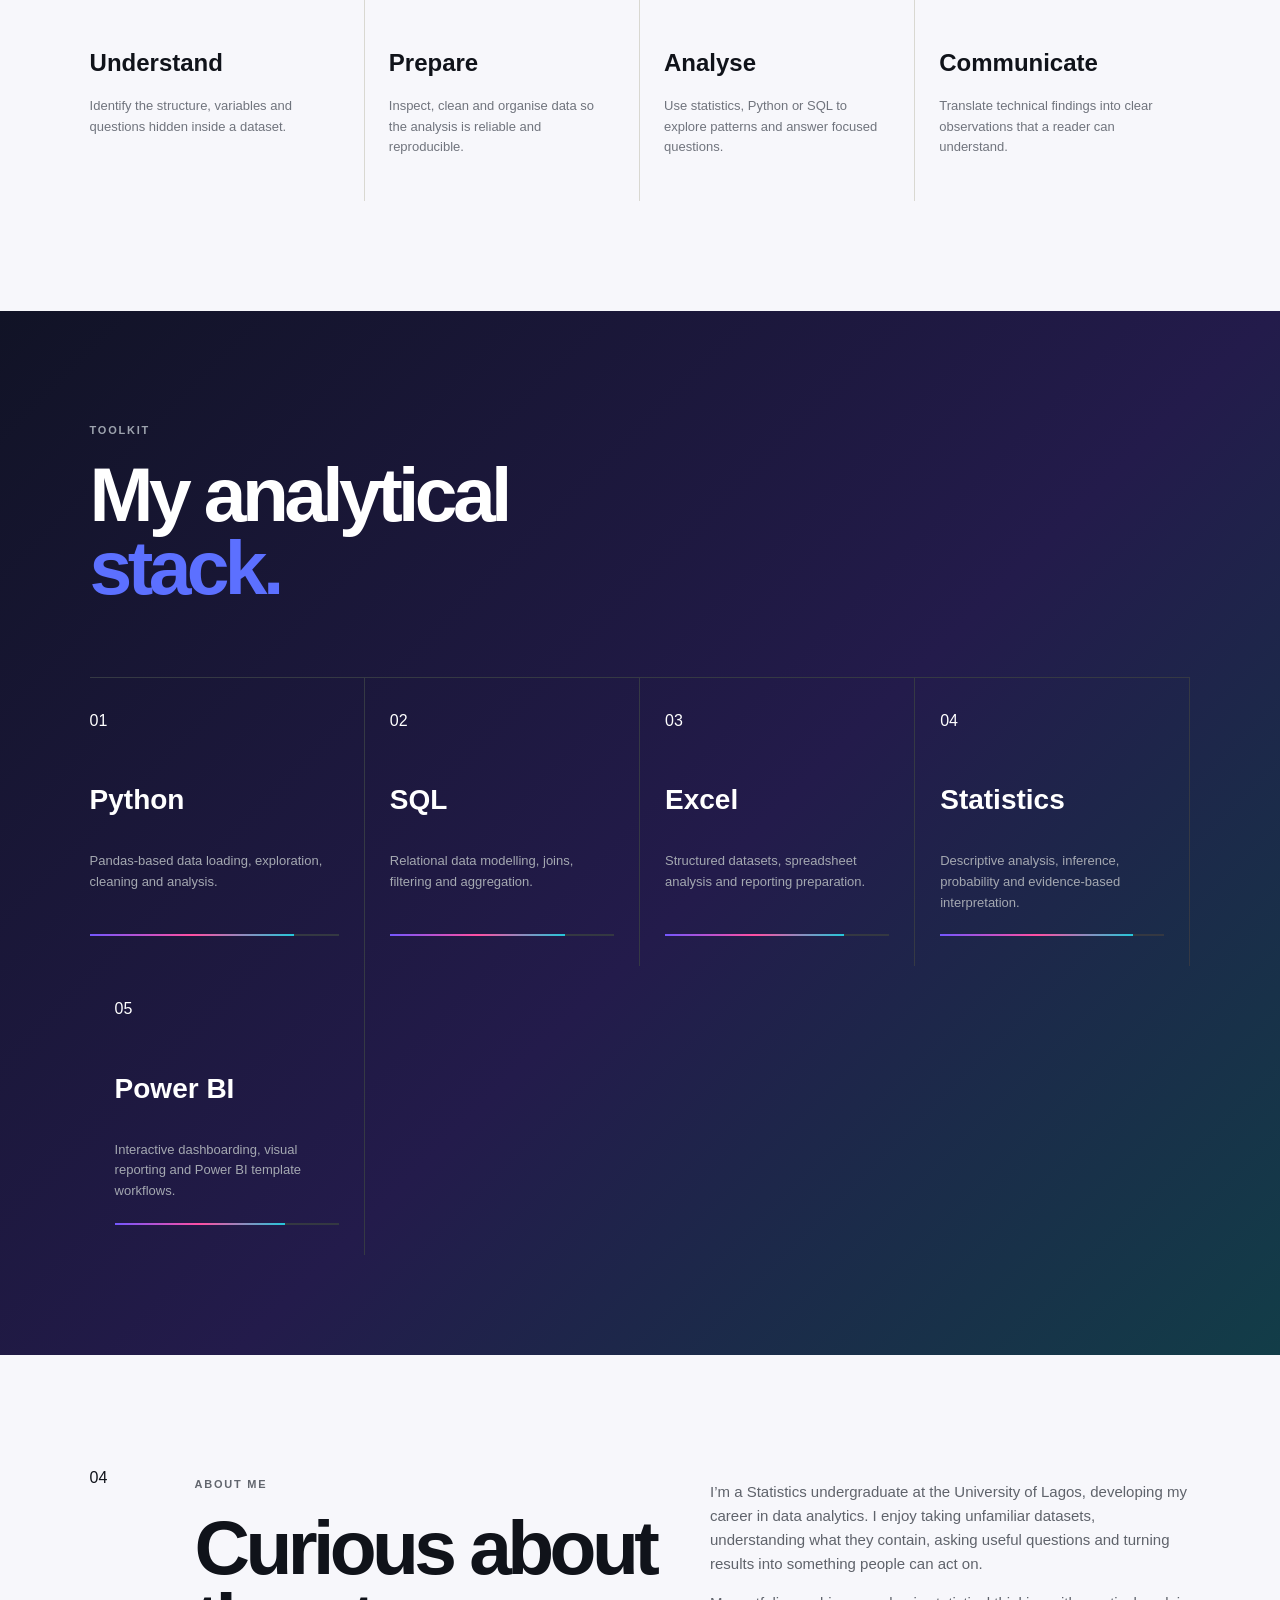
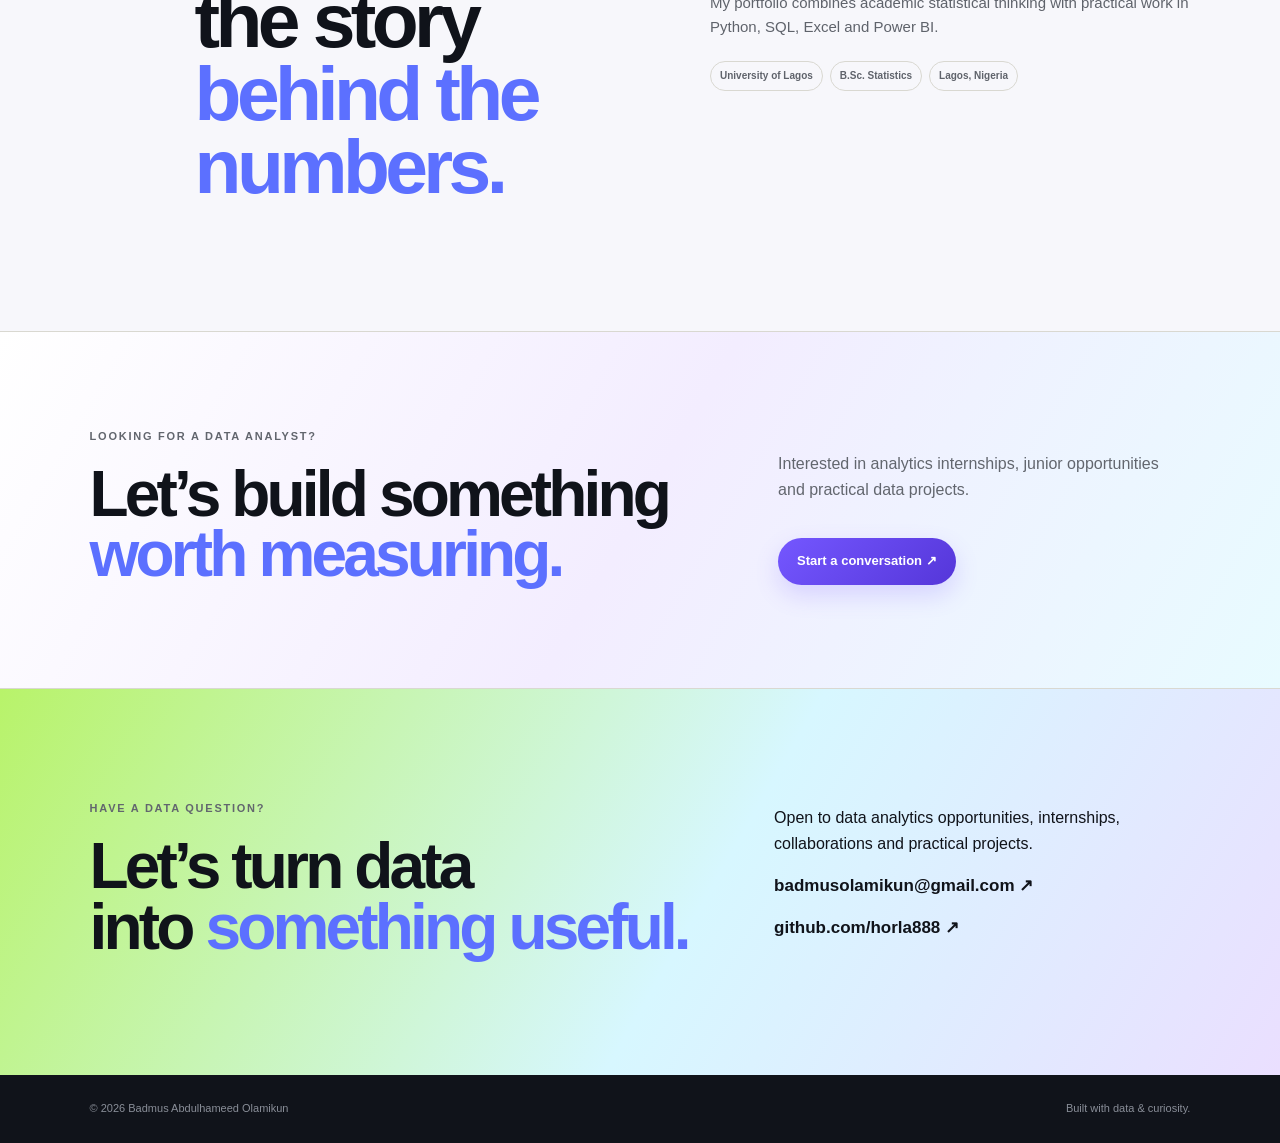
==== commit cc8d2587: "Link portfolio cards to updated dashboard HTML pages" ====
--- a/index.html
+++ b/index.html
@@ -4,4 +4,4 @@
 data = pd.read_csv(<span class="str">"dataset.csv"</span>)
 insights = data.<span class="fn">groupby</span>(<span class="str">"category"</span>).<span class="fn">mean</span>()
 
-<span class="key">print</span>(insights)</pre></div><div class="floating-chip chip-one">⌁ Python + Pandas</div><div class="floating-chip chip-two">▦ SQL + PostgreSQL</div><div class="floating-chip chip-three">▤ Excel</div><div class="floating-chip chip-four">▣ Power BI</div></div></section><div class="colour-ribbon"><span>PYTHON</span><span>SQL</span><span>EXCEL</span><span>STATISTICS</span><span>POWER BI</span><span>INSIGHTS</span></div><section class="marquee"><span>PYTHON</span><i>✦</i><span>SQL</span><i>✦</i><span>EXCEL</span><i>✦</i><span>STATISTICS</span><i>✦</i><span>DATA STORYTELLING</span><i>✦</i><span>POWER BI</span></section><section id="work" class="section"><div class="section-head"><div><p class="eyebrow">SELECTED WORK</p><h2>Projects that show<br><span>how I think with data.</span></h2><p class="section-kicker">REAL DATA · REAL QUESTIONS · CLEAR OUTPUTS</p></div><p class="section-note">Hands-on analysis, database design and data practice.</p></div><div class="projects"><article class="project project-featured"><div class="project-visual python"><span class="visual-label">01 · PYTHON</span><div class="mini-chart"><b>1000</b><span>records explored</span><div class="bars"><i></i><i></i><i></i><i></i><i></i></div></div></div><div class="project-body"><p class="tag">PANDAS DATA ANALYSIS</p><h3>Students Performance Analysis</h3><p>Explored a 1,000-row student performance dataset using Pandas, covering data loading, inspection and descriptive exploration.</p><div class="tech"><span>Python</span><span>Pandas</span><span>Jupyter</span><span>EDA</span></div><div class="project-links"><a class="project-link" href="students-performance-case-study.html">View case study ↗</a><a class="project-link secondary-link" href="BadmusAbdulhameed%20pandas%20data%20analysis%20assessment.ipynb">Open notebook</a></div></div></article><article class="project"><div class="project-visual sql"><span class="visual-label">02 · SQL</span><div class="db-icon">⌘</div><div class="sql-lines"><span>SELECT patient_id,</span><span>total_bill, diagnosis</span><span>FROM fact_visit;</span></div></div><div class="project-body"><p class="tag">POSTGRESQL DATABASE</p><h3>Women’s Specialist Hospital Analytics</h3><p>Designed a relational healthcare dataset with patient, doctor, service, payment and visit structures.</p><div class="tech"><span>PostgreSQL</span><span>Data Modeling</span><span>SQL</span></div><a class="project-link" href="HospitalDatabase_postgresql.sql">Explore SQL project ↗</a></div></article><article class="project"><div class="project-visual dashboard"><span class="visual-label">04 · HEALTHCARE</span><div class="db-icon">+</div><div class="sql-lines"><span>$391.17M billing</span><span>14 departments</span><span>10 providers</span></div></div><div class="project-body"><p class="tag">HEALTHCARE DASHBOARD</p><h3>Health Admission Analytics</h3><p>Responsive HTML presentation of a healthcare admissions dashboard covering billing, admissions, departments, cities, diagnoses, insurance and discharge risk.</p><div class="tech"><span>HTML</span><span>Healthcare</span><span>Dashboard</span></div><a class="project-link" href="health-admission-dashboard.html">View dashboard ↗</a></div></article><article class="project"><div class="project-visual dashboard retail"><span class="visual-label">05 · RETAIL</span><div class="db-icon">▦</div><div class="sql-lines"><span>$116.66M revenue</span><span>10,015 units</span><span>7 regions</span></div></div><div class="project-body"><p class="tag">RETAIL DASHBOARD</p><h3>Demo Retail Analytics</h3><p>Responsive HTML presentation of a retail dashboard covering product categories, customers, regions, payment methods, order status and sales performance.</p><div class="tech"><span>HTML</span><span>Retail</span><span>Dashboard</span></div><a class="project-link" href="retail-analytical-dashboard.html">View dashboard ↗</a></div></article><article class="project"><div class="project-visual dashboard"><span class="visual-label">06 · DASHBOARD</span><div class="db-icon">◫</div><div class="sql-lines"><span>Project dashboard</span><span>Visual analysis</span><span>Insights</span></div></div><div class="project-body"><p class="tag">ANALYTICAL DASHBOARD</p><h3>1st Project Dashboard</h3><p>A completed dashboard project added to the portfolio repository, presented as a downloadable analytical dashboard.</p><div class="tech"><span>Dashboard</span><span>Analytics</span><span>Reporting</span></div><a class="project-link" href="first-project-dashboard.html">View full dashboard ↗</a></div></article><article class="project"><div class="project-visual dashboard retail"><span class="visual-label">07 · TRAVEL</span><div class="db-icon">✈</div><div class="sql-lines"><span>Travel dataset</span><span>Dashboard</span><span>Visual insights</span></div></div><div class="project-body"><p class="tag">TRAVEL ANALYTICS</p><h3>Travel Dataset Dashboard</h3><p>A dashboard project built around the travel dataset in the repository, showcasing analytical reporting and visual exploration.</p><div class="tech"><span>Dashboard</span><span>Travel Data</span><span>Analytics</span></div><a class="project-link" href="travel-dataset-dashboard.html">View full dashboard ↗</a></div></article><article class="project"><div class="project-visual python"><span class="visual-label">08 · DATA SCIENCE</span><div class="mini-chart"><b>DS</b><span>internship project</span><div class="bars"><i></i><i></i><i></i><i></i><i></i></div></div></div><div class="project-body"><p class="tag">DATA SCIENCE INTERNSHIP</p><h3>Internship Dashboard Project</h3><p>A data science internship dashboard project added to the portfolio, demonstrating practical analysis and dashboard reporting.</p><div class="tech"><span>Data Science</span><span>Dashboard</span><span>Analytics</span></div><a class="project-link" href="internship-dashboard.html">View full dashboard ↗</a></div></article><article class="project"><div class="project-visual dashboard"><span class="visual-label">09 · POWER BI</span><div class="db-icon">▣</div><div class="sql-lines"><span>COVID-19 dashboard</span><span>.pbit template</span><span>Interactive BI</span></div></div><div class="project-body"><p class="tag">POWER BI</p><h3>COVID-19 Dashboard</h3><p>An interactive Power BI dashboard project stored as a .pbit template, adding business intelligence dashboarding to the portfolio.</p><div class="tech"><span>Power BI</span><span>Dashboard</span><span>COVID-19</span></div><a class="project-link" href="Data%20Science%20and%20Analytics%20Gp10%20Covid-19%20Dashboard.pbit">Open Power BI file ↗</a></div></article><article class="project"><div class="project-visual excel"><span class="visual-label">03 · EXCEL</span><div class="sheet"><span>DATASET</span><b>ADMISSIONS</b><small>health_admissions.xlsx</small><div class="sheet-grid"><i></i><i></i><i></i><i></i><i></i><i></i><i></i><i></i><i></i></div></div></div><div class="project-body"><p class="tag">HEALTH DATA</p><h3>Health Admissions Dataset</h3><p>A substantial healthcare admissions dataset prepared for analysis and future KPI, dashboard and trend work.</p><div class="tech"><span>Excel</span><span>Data</span><span>Healthcare</span></div><a class="project-link" href="health_admissions.xlsx">Open dataset ↗</a></div></article></div></section><section class="process section"><div class="section-head"><div><p class="eyebrow">HOW I WORK</p><h2>From messy data<br><span>to useful insight.</span></h2></div><p class="section-note">A repeatable approach built around understanding the data before explaining it.</p></div><div class="process-grid"><div><b>01</b><h3>Understand</h3><p>Identify the structure, variables and questions hidden inside a dataset.</p></div><div><b>02</b><h3>Prepare</h3><p>Inspect, clean and organise data so the analysis is reliable and reproducible.</p></div><div><b>03</b><h3>Analyse</h3><p>Use statistics, Python or SQL to explore patterns and answer focused questions.</p></div><div><b>04</b><h3>Communicate</h3><p>Translate technical findings into clear observations that a reader can understand.</p></div></div></section><section id="skills" class="skills-section"><div class="section-head"><div><p class="eyebrow">TOOLKIT</p><h2>My analytical<br><span>stack.</span></h2></div></div><div class="skill-grid"><div class="skill"><div class="skill-no">01</div><h3>Python</h3><p>Pandas-based data loading, exploration, cleaning and analysis.</p><div class="skill-bar"><span style="width:82%"></span></div></div><div class="skill"><div class="skill-no">02</div><h3>SQL</h3><p>Relational data modelling, joins, filtering and aggregation.</p><div class="skill-bar"><span style="width:78%"></span></div></div><div class="skill"><div class="skill-no">03</div><h3>Excel</h3><p>Structured datasets, spreadsheet analysis and reporting preparation.</p><div class="skill-bar"><span style="width:80%"></span></div></div><div class="skill"><div class="skill-no">04</div><h3>Statistics</h3><p>Descriptive analysis, inference, probability and evidence-based interpretation.</p><div class="skill-bar"><span style="width:86%"></span></div></div><div class="skill"><div class="skill-no">05</div><h3>Power BI</h3><p>Interactive dashboarding, visual reporting and Power BI template workflows.</p><div class="skill-bar"><span style="width:76%"></span></div></div></div></section><section id="about" class="about section"><div class="about-number">04</div><div><p class="eyebrow">ABOUT ME</p><h2>Curious about the story<br><span>behind the numbers.</span></h2></div><div class="about-copy"><p>I’m a Statistics undergraduate at the University of Lagos, developing my career in data analytics. I enjoy taking unfamiliar datasets, understanding what they contain, asking useful questions and turning results into something people can act on.</p><p>My portfolio combines academic statistical thinking with practical work in Python, SQL, Excel and Power BI.</p><div class="about-pills"><span>University of Lagos</span><span>B.Sc. Statistics</span><span>Lagos, Nigeria</span></div></div></section><section class="cta-strip"><div><p class="eyebrow">LOOKING FOR A DATA ANALYST?</p><h2>Let’s build something<br><span>worth measuring.</span></h2></div><div><p>Interested in analytics internships, junior opportunities and practical data projects.</p><a class="button primary" href="mailto:badmusolamikun@gmail.com">Start a conversation ↗</a></div></section><section id="contact" class="contact"><div><p class="eyebrow">HAVE A DATA QUESTION?</p><h2>Let’s turn data<br>into <em>something useful.</em></h2></div><div class="contact-right"><p>Open to data analytics opportunities, internships, collaborations and practical projects.</p><a class="email-link" href="mailto:badmusolamikun@gmail.com">badmusolamikun@gmail.com ↗</a><a class="github-link" href="https://github.com/horla888">github.com/horla888 ↗</a></div></section></main><footer><span>© 2026 Badmus Abdulhameed Olamikun</span><span>Built with data & curiosity.</span></footer><script src="script.js"></script></body></html>+<span class="key">print</span>(insights)</pre></div><div class="floating-chip chip-one">⌁ Python + Pandas</div><div class="floating-chip chip-two">▦ SQL + PostgreSQL</div><div class="floating-chip chip-three">▤ Excel</div><div class="floating-chip chip-four">▣ Power BI</div></div></section><div class="colour-ribbon"><span>PYTHON</span><span>SQL</span><span>EXCEL</span><span>STATISTICS</span><span>POWER BI</span><span>INSIGHTS</span></div><section class="marquee"><span>PYTHON</span><i>✦</i><span>SQL</span><i>✦</i><span>EXCEL</span><i>✦</i><span>STATISTICS</span><i>✦</i><span>DATA STORYTELLING</span><i>✦</i><span>POWER BI</span></section><section id="work" class="section"><div class="section-head"><div><p class="eyebrow">SELECTED WORK</p><h2>Projects that show<br><span>how I think with data.</span></h2><p class="section-kicker">REAL DATA · REAL QUESTIONS · CLEAR OUTPUTS</p></div><p class="section-note">Hands-on analysis, database design and data practice.</p></div><div class="projects"><article class="project project-featured"><div class="project-visual python"><span class="visual-label">01 · PYTHON</span><div class="mini-chart"><b>1000</b><span>records explored</span><div class="bars"><i></i><i></i><i></i><i></i><i></i></div></div></div><div class="project-body"><p class="tag">PANDAS DATA ANALYSIS</p><h3>Students Performance Analysis</h3><p>Explored a 1,000-row student performance dataset using Pandas, covering data loading, inspection and descriptive exploration.</p><div class="tech"><span>Python</span><span>Pandas</span><span>Jupyter</span><span>EDA</span></div><div class="project-links"><a class="project-link" href="students-performance-case-study.html">View case study ↗</a><a class="project-link secondary-link" href="BadmusAbdulhameed%20pandas%20data%20analysis%20assessment.ipynb">Open notebook</a></div></div></article><article class="project"><div class="project-visual sql"><span class="visual-label">02 · SQL</span><div class="db-icon">⌘</div><div class="sql-lines"><span>SELECT patient_id,</span><span>total_bill, diagnosis</span><span>FROM fact_visit;</span></div></div><div class="project-body"><p class="tag">POSTGRESQL DATABASE</p><h3>Women’s Specialist Hospital Analytics</h3><p>Designed a relational healthcare dataset with patient, doctor, service, payment and visit structures.</p><div class="tech"><span>PostgreSQL</span><span>Data Modeling</span><span>SQL</span></div><a class="project-link" href="HospitalDatabase_postgresql.sql">Explore SQL project ↗</a></div></article><article class="project"><div class="project-visual dashboard"><span class="visual-label">04 · HEALTHCARE</span><div class="db-icon">+</div><div class="sql-lines"><span>$391.17M billing</span><span>14 departments</span><span>10 providers</span></div></div><div class="project-body"><p class="tag">HEALTHCARE DASHBOARD</p><h3>Health Admission Analytics</h3><p>Responsive HTML presentation of a healthcare admissions dashboard covering billing, admissions, departments, cities, diagnoses, insurance and discharge risk.</p><div class="tech"><span>HTML</span><span>Healthcare</span><span>Dashboard</span></div><a class="project-link" href="health-admission-dashboard.html">View dashboard ↗</a></div></article><article class="project"><div class="project-visual dashboard retail"><span class="visual-label">05 · RETAIL</span><div class="db-icon">▦</div><div class="sql-lines"><span>$116.66M revenue</span><span>10,015 units</span><span>7 regions</span></div></div><div class="project-body"><p class="tag">RETAIL DASHBOARD</p><h3>Demo Retail Analytics</h3><p>Responsive HTML presentation of a retail dashboard covering product categories, customers, regions, payment methods, order status and sales performance.</p><div class="tech"><span>HTML</span><span>Retail</span><span>Dashboard</span></div><a class="project-link" href="retail-analytical-dashboard.html">View dashboard ↗</a></div></article><article class="project"><div class="project-visual dashboard"><span class="visual-label">06 · DASHBOARD</span><div class="db-icon">◫</div><div class="sql-lines"><span>Project dashboard</span><span>Visual analysis</span><span>Insights</span></div></div><div class="project-body"><p class="tag">ANALYTICAL DASHBOARD</p><h3>1st Project Dashboard</h3><p>A completed dashboard project added to the portfolio repository, presented as a downloadable analytical dashboard.</p><div class="tech"><span>Dashboard</span><span>Analytics</span><span>Reporting</span></div><a class="project-link" href="first-project-dashboard.html">View full dashboard ↗</a></div></article><article class="project"><div class="project-visual dashboard retail"><span class="visual-label">07 · TRAVEL</span><div class="db-icon">✈</div><div class="sql-lines"><span>Travel dataset</span><span>Dashboard</span><span>Visual insights</span></div></div><div class="project-body"><p class="tag">TRAVEL ANALYTICS</p><h3>Travel Dataset Dashboard</h3><p>A dashboard project built around the travel dataset in the repository, showcasing analytical reporting and visual exploration.</p><div class="tech"><span>Dashboard</span><span>Travel Data</span><span>Analytics</span></div><a class="project-link" href="travel-analytics-dashboard.html">View full dashboard ↗</a></div></article><article class="project"><div class="project-visual python"><span class="visual-label">08 · DATA SCIENCE</span><div class="mini-chart"><b>DS</b><span>internship project</span><div class="bars"><i></i><i></i><i></i><i></i><i></i></div></div></div><div class="project-body"><p class="tag">DATA SCIENCE INTERNSHIP</p><h3>Internship Dashboard Project</h3><p>A data science internship dashboard project added to the portfolio, demonstrating practical analysis and dashboard reporting.</p><div class="tech"><span>Data Science</span><span>Dashboard</span><span>Analytics</span></div><a class="project-link" href="first-project-dashboard.html">View full dashboard ↗</a></div></article><article class="project"><div class="project-visual dashboard"><span class="visual-label">09 · POWER BI</span><div class="db-icon">▣</div><div class="sql-lines"><span>COVID-19 dashboard</span><span>.pbit template</span><span>Interactive BI</span></div></div><div class="project-body"><p class="tag">POWER BI</p><h3>COVID-19 Dashboard</h3><p>An interactive Power BI dashboard project stored as a .pbit template, adding business intelligence dashboarding to the portfolio.</p><div class="tech"><span>Power BI</span><span>Dashboard</span><span>COVID-19</span></div><a class="project-link" href="covid19-dashboard.html">View HTML dashboard ↗</a></div></article><article class="project"><div class="project-visual excel"><span class="visual-label">03 · EXCEL</span><div class="sheet"><span>DATASET</span><b>ADMISSIONS</b><small>health_admissions.xlsx</small><div class="sheet-grid"><i></i><i></i><i></i><i></i><i></i><i></i><i></i><i></i><i></i></div></div></div><div class="project-body"><p class="tag">HEALTH DATA</p><h3>Health Admissions Dataset</h3><p>A substantial healthcare admissions dataset prepared for analysis and future KPI, dashboard and trend work.</p><div class="tech"><span>Excel</span><span>Data</span><span>Healthcare</span></div><a class="project-link" href="health_admissions.xlsx">Open dataset ↗</a></div></article></div></section><section class="process section"><div class="section-head"><div><p class="eyebrow">HOW I WORK</p><h2>From messy data<br><span>to useful insight.</span></h2></div><p class="section-note">A repeatable approach built around understanding the data before explaining it.</p></div><div class="process-grid"><div><b>01</b><h3>Understand</h3><p>Identify the structure, variables and questions hidden inside a dataset.</p></div><div><b>02</b><h3>Prepare</h3><p>Inspect, clean and organise data so the analysis is reliable and reproducible.</p></div><div><b>03</b><h3>Analyse</h3><p>Use statistics, Python or SQL to explore patterns and answer focused questions.</p></div><div><b>04</b><h3>Communicate</h3><p>Translate technical findings into clear observations that a reader can understand.</p></div></div></section><section id="skills" class="skills-section"><div class="section-head"><div><p class="eyebrow">TOOLKIT</p><h2>My analytical<br><span>stack.</span></h2></div></div><div class="skill-grid"><div class="skill"><div class="skill-no">01</div><h3>Python</h3><p>Pandas-based data loading, exploration, cleaning and analysis.</p><div class="skill-bar"><span style="width:82%"></span></div></div><div class="skill"><div class="skill-no">02</div><h3>SQL</h3><p>Relational data modelling, joins, filtering and aggregation.</p><div class="skill-bar"><span style="width:78%"></span></div></div><div class="skill"><div class="skill-no">03</div><h3>Excel</h3><p>Structured datasets, spreadsheet analysis and reporting preparation.</p><div class="skill-bar"><span style="width:80%"></span></div></div><div class="skill"><div class="skill-no">04</div><h3>Statistics</h3><p>Descriptive analysis, inference, probability and evidence-based interpretation.</p><div class="skill-bar"><span style="width:86%"></span></div></div><div class="skill"><div class="skill-no">05</div><h3>Power BI</h3><p>Interactive dashboarding, visual reporting and Power BI template workflows.</p><div class="skill-bar"><span style="width:76%"></span></div></div></div></section><section id="about" class="about section"><div class="about-number">04</div><div><p class="eyebrow">ABOUT ME</p><h2>Curious about the story<br><span>behind the numbers.</span></h2></div><div class="about-copy"><p>I’m a Statistics undergraduate at the University of Lagos, developing my career in data analytics. I enjoy taking unfamiliar datasets, understanding what they contain, asking useful questions and turning results into something people can act on.</p><p>My portfolio combines academic statistical thinking with practical work in Python, SQL, Excel and Power BI.</p><div class="about-pills"><span>University of Lagos</span><span>B.Sc. Statistics</span><span>Lagos, Nigeria</span></div></div></section><section class="cta-strip"><div><p class="eyebrow">LOOKING FOR A DATA ANALYST?</p><h2>Let’s build something<br><span>worth measuring.</span></h2></div><div><p>Interested in analytics internships, junior opportunities and practical data projects.</p><a class="button primary" href="mailto:badmusolamikun@gmail.com">Start a conversation ↗</a></div></section><section id="contact" class="contact"><div><p class="eyebrow">HAVE A DATA QUESTION?</p><h2>Let’s turn data<br>into <em>something useful.</em></h2></div><div class="contact-right"><p>Open to data analytics opportunities, internships, collaborations and practical projects.</p><a class="email-link" href="mailto:badmusolamikun@gmail.com">badmusolamikun@gmail.com ↗</a><a class="github-link" href="https://github.com/horla888">github.com/horla888 ↗</a></div></section></main><footer><span>© 2026 Badmus Abdulhameed Olamikun</span><span>Built with data & curiosity.</span></footer><script src="script.js"></script></body></html>
